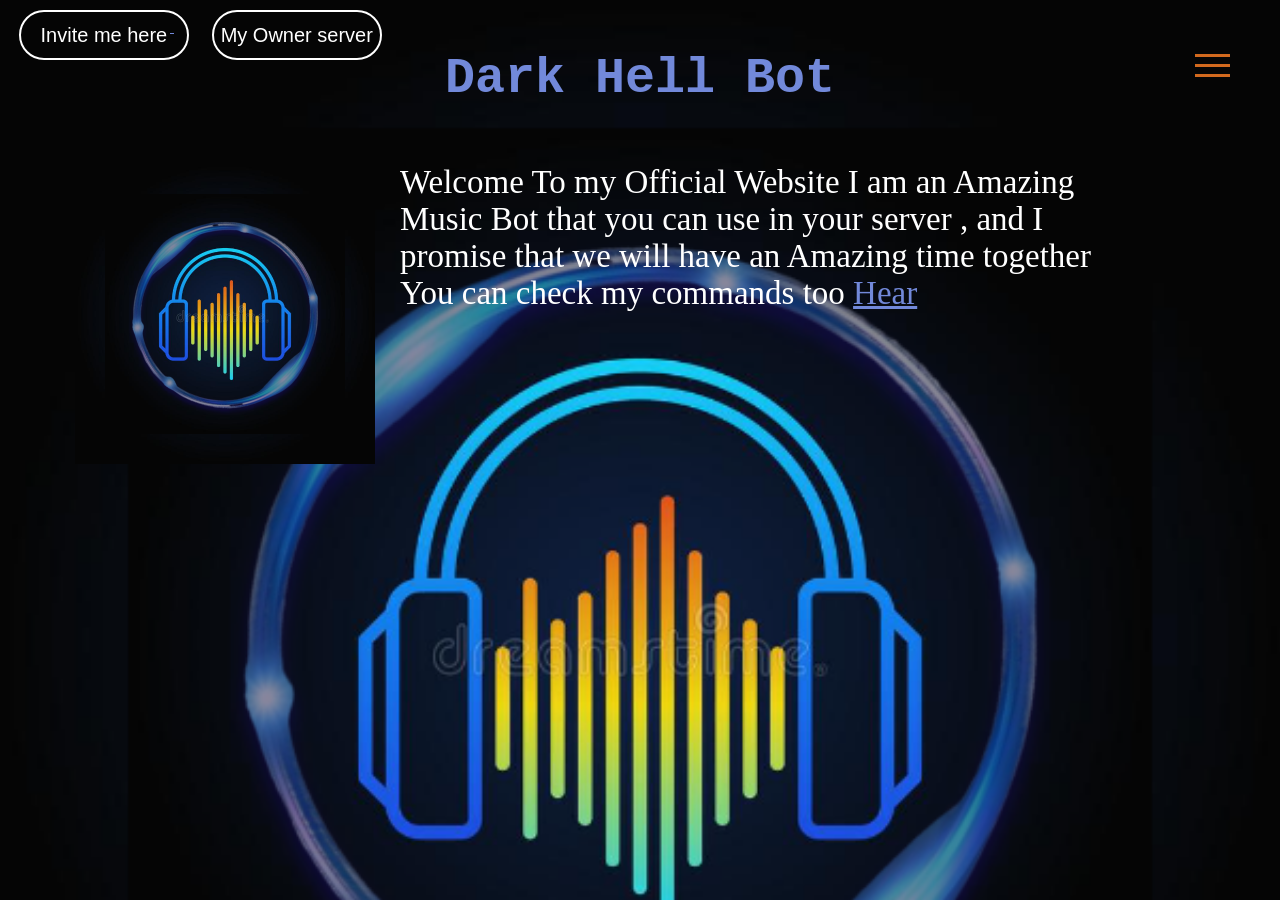
==== index.html @ 48ab691f "1" ====
<!DOCTYPE html>

<html>

<head>

  <meta charset="utf-8" />
  <title>
    Dark Hell - Discord
  </title>
  <link rel="icon" href="./images/bot.png" />
  <link href="./css/index.css" rel="stylesheet" type="text/css">

</head>

<body>

  <!--Bla blabka-->
  <!--Buttons-->
  <a href="https://discord.com/api/oauth2/authorize?client_id=848697647115927552&permissions=0&redirect_uri=https%3A%2F%2FDarkhill.github.io&response_type=code&scope=bot%20email%20identify%20guilds%20connections"
    target="_blank">
    <button class="btn">Invite me here</button>
  </a>
  <a href="https://discord.gg/H7RaCCDTYF" target="_blank">
    <button class="btn1">My Owner server</button>
  </a>
  <!--buttons-->



  <h1>
    Dark Hell Bot
  </h1>

  <img src="./images/bot.png" alt="Icon">

  <p>
    Welcome To my Official Website I am an Amazing <br> Music Bot that you can use in your server , and I <br> promise
    that we will have an Amazing time together <br> You can check my commands too <a
      href="./html/commands.html">Hear</a>
  </p>

  <div>
    <nav class="navbar">
      <div class="hamburger-menu">
        <div class="line line-1"></div>
        <div class="line line-2"></div>
        <div class="line line-3"></div>
      </div>

      <ul class="nav-list">
        <li class="nav-item">
          <a href="index.html" class="nav-link">Home</a>
        </li>
        <li class="nav-item">
          <a href="./html/commands.html" class="nav-link">Commands</a>
        </li>
        <li class="nav-item">
          <a href="./html/contact-us.html" class="nav-link">Contact Us</a>
        </li>
      </ul>
    </nav>
  </div>

  <script src="./script.js"></script>

</body>

</html>
---- css/index.css ----
body {
    background-image:url(../images/bot.png);
    background-size: cover;
    background-attachment: fixed;
    background-repeat: no-repeat;
    max-width: 100%;
    overflow-x: hidden;
    
}

img {
    float: left;
    width: 300px;
    height: 300px;
    position: relative;
    left: 75px;
    top: 1.5cm;
}

h1 {
    font-size: 50px;
    font-family: 'Courier New';
    color: #7289da;
    text-align: center;
    text-decoration: none ;
}

p {
    color: white;
    position: relative;
    top: 1.5cm;
    left: 100px;
    font-size: 33px;
}
a {
  color: #7289da;
  font-style:unset;
}

.btn {
  left: 0.5cm;
    color: white;
    font-size: 20px;
    position: relative;
    width: 170px;
    height: 50px;
    top: 10px;
    background-color: transparent;
    border-radius: 30px;
    border: 2px solid white;
    outline: 0;
}
.btn1 {
  left: 1cm;
    color: white;
    font-size: 20px;
    position: relative;
    width: 170px;
    height: 50px;
    top: 10px;
    background-color: transparent;
    border-radius: 30px;
    border: 2px solid white;
    outline: 0;
}

.btn:hover {
  background-color: white;
  color: black;
  cursor: pointer;
}
.btn1:hover {
  background-color: white;
  color: black;
  cursor: pointer;
}


* {
  margin: 0;
  padding: 0;
}


.navbar {
  width: 300px;
  height: 100%;
  background-color: #262626;
  position: fixed;
  top: 0;
  right: -300px;
  display: flex;
  justify-content: center;
  align-items: center;
  border-radius: 20% 0 0 60%;
  transition: right 0.8s cubic-bezier(1, 0, 0, 1);
}

.change {
  right: 0;
}

.hamburger-menu {
  width: 35px;
  height: 30px;
  position: fixed;
  top: 50px;
  right: 50px;
  cursor: pointer;
  display: flex;
  flex-direction: column;
  justify-content: space-around;
}

.line {
  width: 100%;
  height: 3px;
  background-color: chocolate;
  transition: all 0.8s;
}

.change .line-1 {
  transform: rotateZ(-405deg) translate(-8px, 6px);
}

.change .line-2 {
  opacity: 0;
}

.change .line-3 {
  transform: rotateZ(405deg) translate(-8px, -6px);
}

.nav-list {
  text-align: right;
}

.nav-item {
  top:0.5cm;
  list-style: none;
  margin: 25px;
}

.nav-link {
  text-decoration: none;
  font-size: 22px;
  color: #eee;
  font-weight: 300;
  letter-spacing: 1px;
  text-transform: uppercase;
  position: relative;
  padding: 3px 0;
}

.nav-link::before,
.nav-link::after {
  content: "";
  width: 100%;
  height: 2px;
  background-color: chocolate;
  position: absolute;
  left: 0;
  transform: scaleX(0);
  transition: transform 0.5s;
}

.nav-link::after {
  bottom: 0;
  transform-origin: right;
}

.nav-link::before {
  top: 0;
  transform-origin: left;
}

.nav-link:hover::before,
.nav-link:hover::after {
  transform: scaleX(1);
}
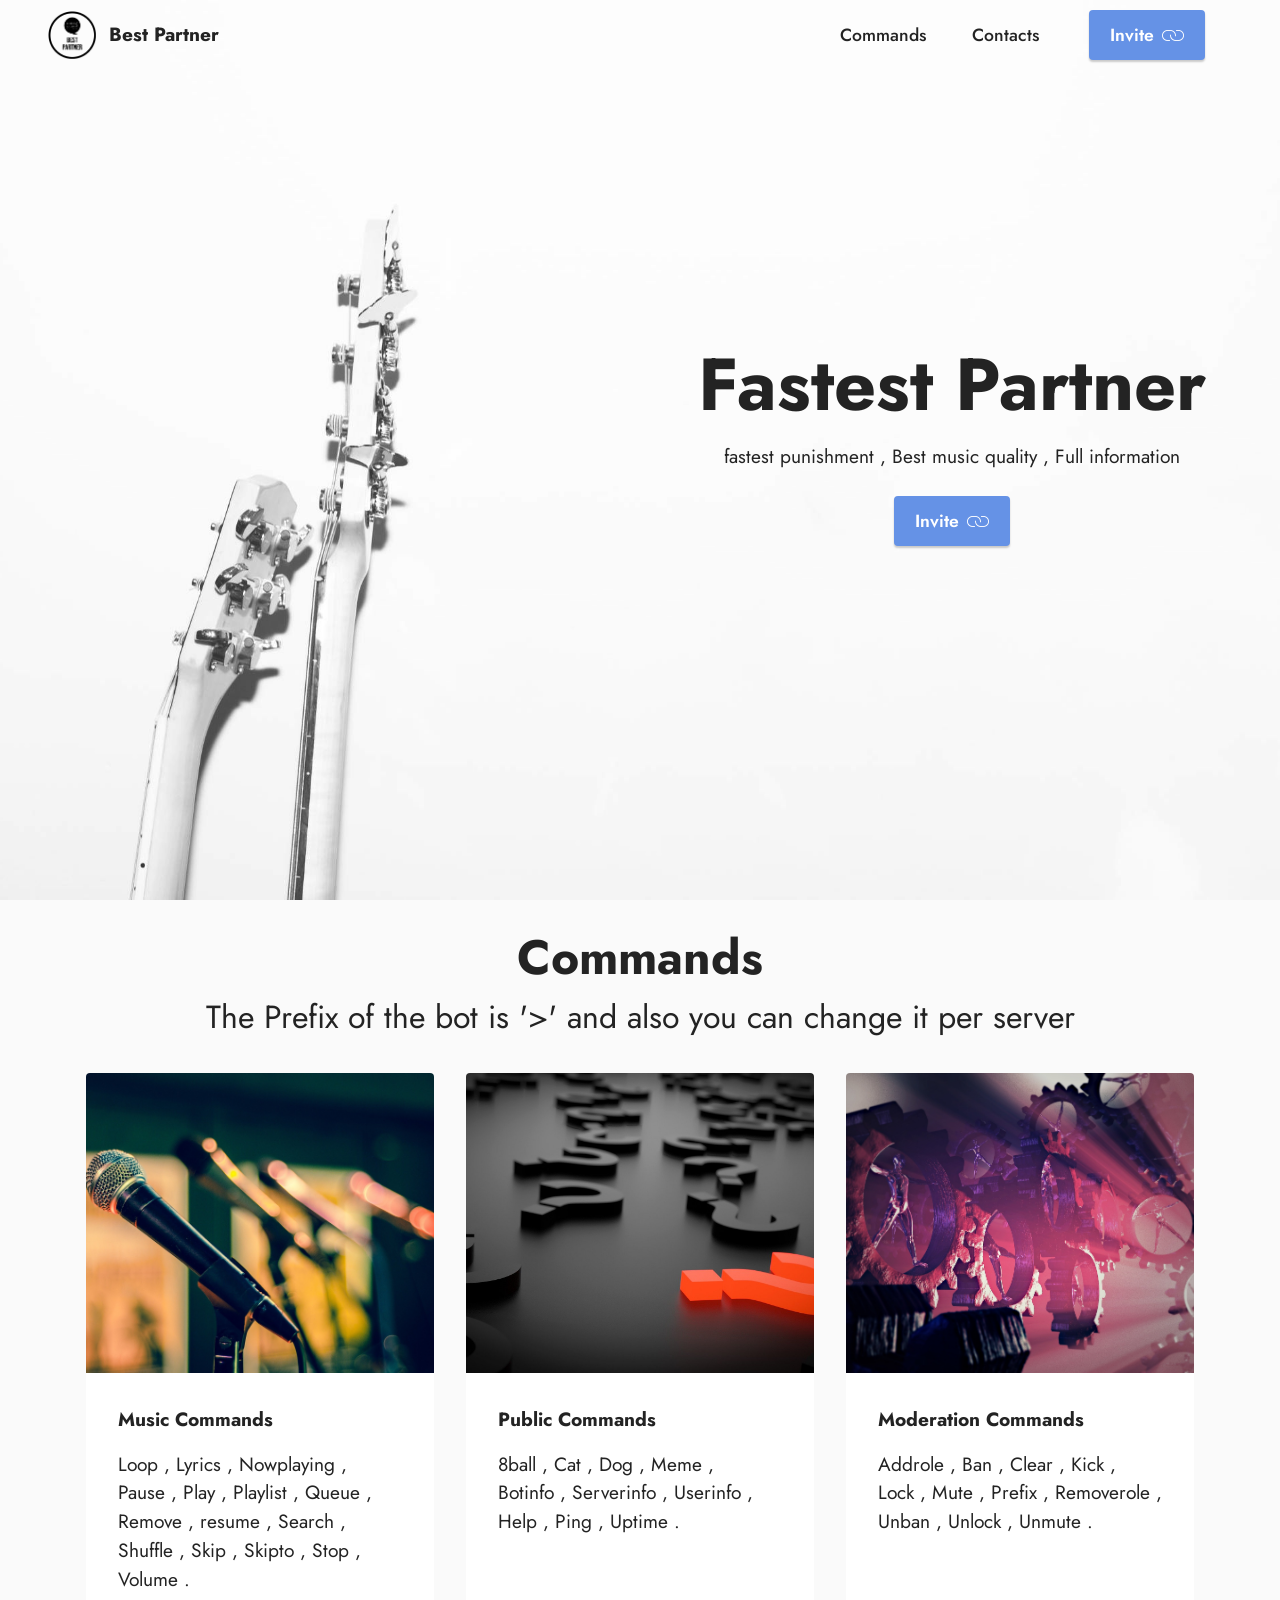
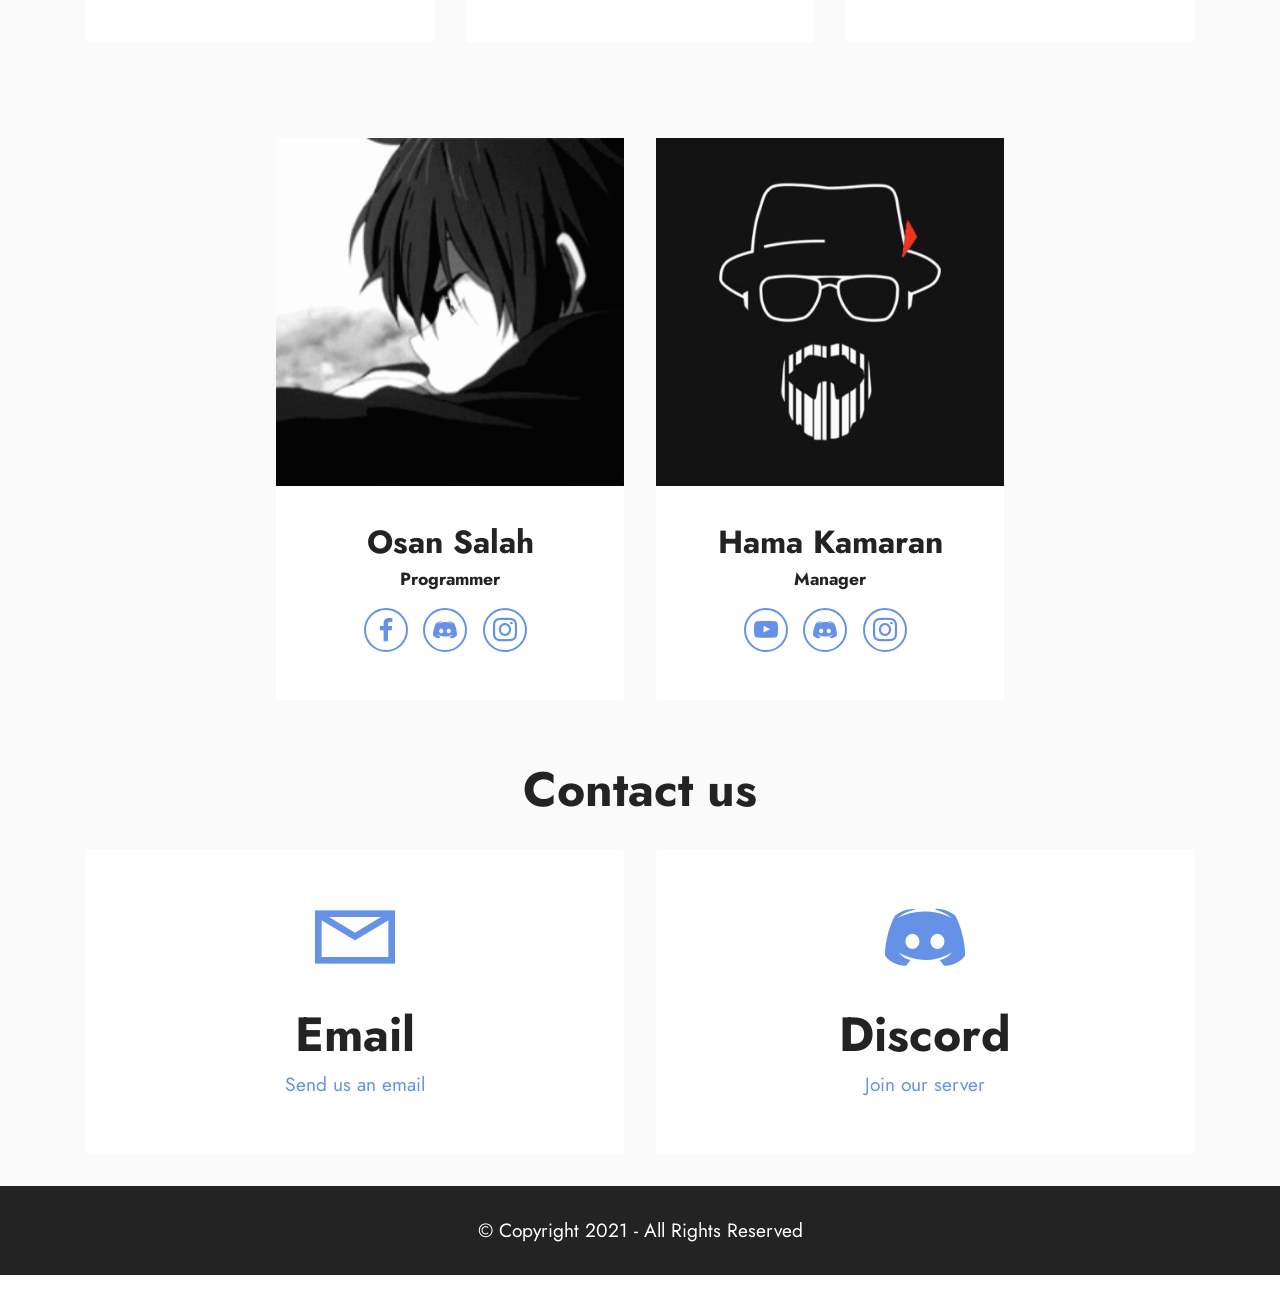
==== commit ef13a2ac: "l;l" ====
--- a/index.html
+++ b/index.html
@@ -1,68 +1,332 @@
 <!DOCTYPE html>
-
 <html>
 
 <head>
-
-  <meta charset="utf-8" />
-  <title>
-    Dark Hell - Discord
-  </title>
-  <link rel="icon" href="./images/bot.png" />
-  <link href="./css/index.css" rel="stylesheet" type="text/css">
+    <meta charset="UTF-8">
+    <meta http-equiv="X-UA-Compatible" content="IE=edge">
+    <meta name="generator" content="Mobirise v5.3.10, mobirise.com">
+    <meta name="twitter:card" content="summary_large_image" />
+    <meta name="twitter:image:src" content="assets/images/index-meta.png">
+    <meta property="og:image" content="assets/images/index-meta.png">
+    <meta name="twitter:title" content="Best Partner">
+    <meta name="viewport" content="width=device-width, initial-scale=1, minimum-scale=1">
+    <link rel="shortcut icon" href="assets/images/best-partner.png" type="image/x-icon">
+    <meta name="description" content="">
+
+    <title>Best Partner</title>
+    <link rel="stylesheet" href="assets/web/assets/mobirise-icons2/mobirise2.css">
+    <link rel="stylesheet" href="assets/web/assets/mobirise-icons/mobirise-icons.css">
+    <link rel="stylesheet" href="assets/tether/tether.min.css">
+    <link rel="stylesheet" href="assets/bootstrap/css/bootstrap.min.css">
+    <link rel="stylesheet" href="assets/bootstrap/css/bootstrap-grid.min.css">
+    <link rel="stylesheet" href="assets/bootstrap/css/bootstrap-reboot.min.css">
+    <link rel="stylesheet" href="assets/dropdown/css/style.css">
+    <link rel="stylesheet" href="assets/socicon/css/styles.css">
+    <link rel="stylesheet" href="assets/theme/css/style.css">
+    <link rel="preload"
+        href="https://fonts.googleapis.com/css?family=Jost:100,200,300,400,500,600,700,800,900,100i,200i,300i,400i,500i,600i,700i,800i,900i&display=swap"
+        as="style" onload="this.onload=null;this.rel='stylesheet'">
+    <noscript>
+        <link rel="stylesheet"
+            href="https://fonts.googleapis.com/css?family=Jost:100,200,300,400,500,600,700,800,900,100i,200i,300i,400i,500i,600i,700i,800i,900i&display=swap">
+    </noscript>
+    <link rel="preload" as="style" href="assets/mobirise/css/mbr-additional.css">
+    <link rel="stylesheet" href="assets/mobirise/css/mbr-additional.css" type="text/css">
 
 </head>
 
 <body>
 
-  <!--Bla blabka-->
-  <!--Buttons-->
-  <a href="https://discord.com/api/oauth2/authorize?client_id=848697647115927552&permissions=0&redirect_uri=https%3A%2F%2FDarkhill.github.io&response_type=code&scope=bot%20email%20identify%20guilds%20connections"
-    target="_blank">
-    <button class="btn">Invite me here</button>
-  </a>
-  <a href="https://discord.gg/H7RaCCDTYF" target="_blank">
-    <button class="btn1">My Owner server</button>
-  </a>
-  <!--buttons-->
-
-
-
-  <h1>
-    Dark Hell Bot
-  </h1>
-
-  <img src="./images/bot.png" alt="Icon">
-
-  <p>
-    Welcome To my Official Website I am an Amazing <br> Music Bot that you can use in your server , and I <br> promise
-    that we will have an Amazing time together <br> You can check my commands too <a
-      href="./html/commands.html">Hear</a>
-  </p>
-
-  <div>
-    <nav class="navbar">
-      <div class="hamburger-menu">
-        <div class="line line-1"></div>
-        <div class="line line-2"></div>
-        <div class="line line-3"></div>
-      </div>
-
-      <ul class="nav-list">
-        <li class="nav-item">
-          <a href="index.html" class="nav-link">Home</a>
-        </li>
-        <li class="nav-item">
-          <a href="./html/commands.html" class="nav-link">Commands</a>
-        </li>
-        <li class="nav-item">
-          <a href="./html/contact-us.html" class="nav-link">Contact Us</a>
-        </li>
-      </ul>
-    </nav>
-  </div>
-
-  <script src="./script.js"></script>
+    <section class="menu menu2 cid-sFHuOTBXYe" once="menu" id="menu2-0">
+
+        <nav class="navbar navbar-dropdown navbar-expand-lg">
+            <div class="container-fluid">
+                <div class="navbar-brand">
+                    <span class="navbar-logo">
+                        <a href="#top">
+                            <img src="assets/images/best-partner.png" alt="Best Partner" style="height: 3rem;">
+                        </a>
+                    </span>
+                    <span class="navbar-caption-wrap"><a class="navbar-caption text-black text-primary display-7"
+                            href="index.html#top">Best Partner</a></span>
+                </div>
+                <button class="navbar-toggler" type="button" data-toggle="collapse"
+                    data-target="#navbarSupportedContent" aria-controls="navbarNavAltMarkup" aria-expanded="false"
+                    aria-label="Toggle navigation">
+                    <div class="hamburger">
+                        <span></span>
+                        <span></span>
+                        <span></span>
+                        <span></span>
+                    </div>
+                </button>
+                <div class="collapse navbar-collapse" id="navbarSupportedContent">
+                    <ul class="navbar-nav nav-dropdown" data-app-modern-menu="true">
+                        <li class="nav-item"><a class="nav-link link text-black text-primary display-4"
+                                href="index.html#features3-i" aria-expanded="false">Commands</a></li>
+                        <li class="nav-item"><a class="nav-link link text-black text-primary display-4"
+                                href="index.html#contacts1-k" aria-expanded="false">Contacts</a>
+                        </li>
+                    </ul>
+
+                    <div class="navbar-buttons mbr-section-btn"><a class="btn btn-primary display-4"
+                            href="https://discord.com/api/oauth2/authorize?client_id=875103588966346753&permissions=8&scope=bot"
+                            target="_blank"><span class="mbri-link mbr-iconfont mbr-iconfont-btn"></span>Invite</a>
+                    </div>
+                </div>
+            </div>
+        </nav>
+    </section>
+
+    <section class="header3 cid-sFO5rXRp1r mbr-fullscreen" id="header3-d">
+
+
+
+        <div class="mbr-overlay" style="opacity: 0.2; background-color: rgb(255, 255, 255);"></div>
+
+        <div class="align-center container-fluid">
+            <div class="row justify-content-end">
+                <div class="col-12 col-lg-6">
+                    <h1 class="mbr-section-title mbr-fonts-style mb-3 display-1"><strong>Fastest Partner</strong></h1>
+
+                    <p class="mbr-text mbr-fonts-style display-7">fastest punishment , Best music quality , Full
+                        information<br></p>
+                    <div class="mbr-section-btn mt-3"><a class="btn btn-primary display-4"
+                            href="https://discord.com/api/oauth2/authorize?client_id=875103588966346753&permissions=8&scope=bot"
+                            target="_blank"><span class="mbri-link mbr-iconfont mbr-iconfont-btn"></span>Invite</a>
+                    </div>
+                </div>
+            </div>
+        </div>
+    </section>
+
+    <section class="features3 cid-sFOaxdynv0" id="features3-i">
+
+
+        <div class="container">
+            <div class="mbr-section-head">
+                <h4 class="mbr-section-title mbr-fonts-style align-center mb-0 display-2">
+                    <strong>Commands</strong>
+                </h4>
+                <h5 class="mbr-section-subtitle mbr-fonts-style align-center mb-0 mt-2 display-5">The Prefix of the bot
+                    is '&gt;' and also you can change it per server</h5>
+            </div>
+            <div class="row mt-4">
+                <div class="item features-image сol-12 col-md-6 col-lg-4">
+                    <div class="item-wrapper">
+                        <div class="item-img">
+                            <img src="assets/images/mbr.jpg" alt="Music">
+                        </div>
+                        <div class="item-content">
+                            <h5 class="item-title mbr-fonts-style display-7"><strong>Music
+                                    Commands</strong><strong><br></strong></h5>
+
+                            <p class="mbr-text mbr-fonts-style mt-3 display-7">Loop , Lyrics , Nowplaying ,&nbsp; Pause
+                                , Play , Playlist , Queue , Remove , resume , Search , Shuffle , Skip , Skipto , Stop ,
+                                Volume .</p>
+                        </div>
+
+                    </div>
+                </div>
+                <div class="item features-image сol-12 col-md-6 col-lg-4">
+                    <div class="item-wrapper">
+                        <div class="item-img">
+                            <img src="assets/images/mbr-2.jpg" alt="Information" data-slide-to="1">
+                        </div>
+                        <div class="item-content">
+                            <h5 class="item-title mbr-fonts-style display-7"><strong>Public Commands</strong></h5>
+
+                            <p class="mbr-text mbr-fonts-style mt-3 display-7">8ball , Cat , Dog , Meme ,<br> Botinfo ,
+                                Serverinfo , Userinfo ,&nbsp;<br>Help , Ping , Uptime .</p>
+                        </div>
+
+                    </div>
+                </div>
+                <div class="item features-image сol-12 col-md-6 col-lg-4">
+                    <div class="item-wrapper">
+                        <div class="item-img">
+                            <img src="assets/images/mbr-1.jpg" alt="Moderator" data-slide-to="2">
+                        </div>
+                        <div class="item-content">
+                            <h5 class="item-title mbr-fonts-style display-7"><strong>Moderation Commands</strong></h5>
+
+                            <p class="mbr-text mbr-fonts-style mt-3 display-7">Addrole , Ban , Clear , Kick ,<br> Lock ,
+                                Mute , Prefix , Removerole , Unban , Unlock , Unmute .&nbsp;</p>
+                        </div>
+
+                    </div>
+                </div>
+
+            </div>
+        </div>
+    </section>
+
+    <section class="team1 cid-sFO43UDxFN" id="team1-b">
+
+
+
+        <div class="container">
+            <div class="row justify-content-center">
+
+                <div class="col-sm-6 col-lg-4">
+                    <div class="card-wrap">
+                        <div class="image-wrap">
+                            <img src="assets/images/a-0fbec3078cbca9aaac52dce07b29b1e5.gif" alt="">
+                        </div>
+                        <div class="content-wrap">
+                            <h5 class="mbr-section-title card-title mbr-fonts-style align-center m-0 display-5">
+                                <strong>Osan Salah</strong>
+                            </h5>
+                            <h6 class="mbr-role mbr-fonts-style align-center mb-3 display-4">
+                                <strong>Programmer</strong>
+                            </h6>
+
+                            <div class="social-row display-7">
+                                <div class="soc-item">
+                                    <a href="https://www.facebook.com/osansalah12/" target="_blank">
+                                        <span class="mbr-iconfont socicon-facebook socicon"></span>
+                                    </a>
+                                </div>
+                                <div class="soc-item">
+                                    <a href="https://discord.gg/SZUHqcnW5D" target="_blank">
+                                        <span class="mbr-iconfont socicon-discord socicon"></span>
+                                    </a>
+                                </div>
+                                <div class="soc-item">
+                                    <a href="https://www.instagram.com/osansalah1/" target="_blank">
+                                        <span class="mbr-iconfont socicon-instagram socicon"></span>
+                                    </a>
+                                </div>
+
+
+                            </div>
+
+                        </div>
+                    </div>
+                </div>
+
+                <div class="col-sm-6 col-lg-4">
+                    <div class="card-wrap">
+                        <div class="image-wrap">
+                            <img src="assets/images/12b3e136c1a4bea487504b3e451accb6.png" alt="">
+                        </div>
+                        <div class="content-wrap">
+                            <h5 class="mbr-section-title card-title mbr-fonts-style align-center m-0 display-5">
+                                <strong>Hama Kamaran</strong>
+                            </h5>
+                            <h6 class="mbr-role mbr-fonts-style align-center mb-3 display-4">
+                                <strong>Manager</strong>
+                            </h6>
+
+                            <div class="social-row display-7">
+                                <div class="soc-item">
+                                    <a href="https://www.youtube.com/channel/UCIk4FYdzp4sjcxOydH0LHEw" target="_blank">
+                                        <span class="mbr-iconfont socicon-youtube socicon"></span>
+                                    </a>
+                                </div>
+                                <div class="soc-item">
+                                    <a href="https://discord.gg/Gk2J3JjQeV" target="_blank">
+                                        <span class="mbr-iconfont socicon-discord socicon"></span>
+                                    </a>
+                                </div>
+                                <div class="soc-item">
+                                    <a href="https://instagram.com/mobirise" target="_blank">
+                                        <span class="mbr-iconfont socicon socicon-instagram"></span>
+                                    </a>
+                                </div>
+
+
+                            </div>
+
+                        </div>
+                    </div>
+                </div>
+
+
+
+
+            </div>
+        </div>
+    </section>
+
+    <section class="contacts1 cid-sFOb89unO7" id="contacts1-k">
+
+
+
+
+        <div class="container">
+            <div class="mbr-section-head">
+                <h3 class="mbr-section-title mbr-fonts-style align-center mb-0 display-2">
+                    <strong>Contact us</strong>
+                </h3>
+
+            </div>
+            <div class="row justify-content-center mt-4">
+                <div class="card col-12 col-lg-6">
+                    <div class="card-wrapper">
+                        <div class="card-box align-center">
+                            <div class="image-wrapper">
+                                <span class="mbr-iconfont mobi-mbri-letter mobi-mbri"></span>
+                            </div>
+                            <h4 class="card-title mbr-fonts-style mb-2 display-2">
+                                <strong>Email</strong>
+                            </h4>
+
+                            <h5 class="link mbr-fonts-style display-7"><a href="mailto:osans1870@gmail.com"
+                                    class="text-primary">Send us an
+                                    email</a>
+                            </h5>
+                        </div>
+                    </div>
+                </div>
+                <div class="card col-12 col-lg-6">
+                    <div class="card-wrapper">
+                        <div class="card-box align-center">
+                            <div class="image-wrapper">
+                                <span class="mbr-iconfont socicon-discord socicon"></span>
+                            </div>
+                            <h4 class="card-title mbr-fonts-style align-center mb-2 display-2">
+                                <strong>Discord</strong>
+                            </h4>
+
+                            <h5 class="link mbr-black mbr-fonts-style display-7"><a href="https://discord.gg/srDdZQKAJ8"
+                                    class="text-primary" target="_blank">Join our server</a></h5>
+                        </div>
+                    </div>
+                </div>
+            </div>
+        </div>
+    </section>
+
+    <section class="footer7 cid-sFO4g1JDfc" once="footers" id="footer7-c">
+
+
+
+
+
+        <div class="container">
+            <div class="media-container-row align-center mbr-white">
+                <div class="col-12">
+                    <p class="mbr-text mb-0 mbr-fonts-style display-7">
+                        © Copyright 2021 - All Rights Reserved
+                    </p>
+                </div>
+            </div>
+        </div>
+    </section>
+    <section
+        style="background-color: #232323; font-family: -apple-system, BlinkMacSystemFont, 'Segoe UI', 'Roboto', 'Helvetica Neue', Arial, sans-serif; color:#232323; font-size:12px; padding: 0; align-items: center; display: none;">
+        <a href="https://mobirise.site/v" style="flex: 1 1; height: 3rem; padding-left: 1rem;"></section>
+    <script src="assets/web/assets/jquery/jquery.min.js"></script>
+    <script src="assets/popper/popper.min.js"></script>
+    <script src="assets/tether/tether.min.js"></script>
+    <script src="assets/bootstrap/js/bootstrap.min.js"></script>
+    <script src="assets/smoothscroll/smooth-scroll.js"></script>
+    <script src="assets/dropdown/js/nav-dropdown.js"></script>
+    <script src="assets/dropdown/js/navbar-dropdown.js"></script>
+    <script src="assets/touchswipe/jquery.touch-swipe.min.js"></script>
+    <script src="assets/theme/js/script.js"></script>
+
 
 </body>
 
--- a/assets/web/assets/mobirise-icons2/mobirise2.css
+++ b/assets/web/assets/mobirise-icons2/mobirise2.css
@@ -0,0 +1,498 @@
+@font-face {
+  font-family: 'Moririse2';
+  font-display: swap;
+  src:  url('mobirise2.eot?f2bix4');
+  src:  url('mobirise2.eot?f2bix4#iefix') format('embedded-opentype'),
+    url('mobirise2.ttf?f2bix4') format('truetype'),
+    url('mobirise2.woff?f2bix4') format('woff'),
+    url('mobirise2.svg?f2bix4#mobirise2') format('svg');
+  font-weight: normal;
+  font-style: normal;
+}
+
+[class^="mobi-"], [class*=" mobi-"] {
+  /* use !important to prevent issues with browser extensions that change fonts */
+  font-family: 'Moririse2' !important;
+  speak: none;
+  font-style: normal;
+  font-weight: normal;
+  font-variant: normal;
+  text-transform: none;
+  line-height: 1;
+
+  /* Better Font Rendering =========== */
+  -webkit-font-smoothing: antialiased;
+  -moz-osx-font-smoothing: grayscale;
+}
+
+.mobi-mbri-add-submenu:before {
+  content: "\e900";
+}
+.mobi-mbri-alert:before {
+  content: "\e901";
+}
+.mobi-mbri-align-center:before {
+  content: "\e902";
+}
+.mobi-mbri-align-justify:before {
+  content: "\e903";
+}
+.mobi-mbri-align-left:before {
+  content: "\e904";
+}
+.mobi-mbri-align-right:before {
+  content: "\e905";
+}
+.mobi-mbri-android:before {
+  content: "\e906";
+}
+.mobi-mbri-apple:before {
+  content: "\e907";
+}
+.mobi-mbri-arrow-down:before {
+  content: "\e908";
+}
+.mobi-mbri-arrow-next:before {
+  content: "\e909";
+}
+.mobi-mbri-arrow-prev:before {
+  content: "\e90a";
+}
+.mobi-mbri-arrow-up:before {
+  content: "\e90b";
+}
+.mobi-mbri-bold:before {
+  content: "\e90c";
+}
+.mobi-mbri-bookmark:before {
+  content: "\e90d";
+}
+.mobi-mbri-bootstrap:before {
+  content: "\e90e";
+}
+.mobi-mbri-briefcase:before {
+  content: "\e90f";
+}
+.mobi-mbri-browse:before {
+  content: "\e910";
+}
+.mobi-mbri-bulleted-list:before {
+  content: "\e911";
+}
+.mobi-mbri-calendar:before {
+  content: "\e912";
+}
+.mobi-mbri-camera:before {
+  content: "\e913";
+}
+.mobi-mbri-cart-add:before {
+  content: "\e914";
+}
+.mobi-mbri-cart-full:before {
+  content: "\e915";
+}
+.mobi-mbri-cash:before {
+  content: "\e916";
+}
+.mobi-mbri-change-style:before {
+  content: "\e917";
+}
+.mobi-mbri-chat:before {
+  content: "\e918";
+}
+.mobi-mbri-clock:before {
+  content: "\e919";
+}
+.mobi-mbri-close:before {
+  content: "\e91a";
+}
+.mobi-mbri-cloud:before {
+  content: "\e91b";
+}
+.mobi-mbri-code:before {
+  content: "\e91c";
+}
+.mobi-mbri-contact-form:before {
+  content: "\e91d";
+}
+.mobi-mbri-credit-card:before {
+  content: "\e91e";
+}
+.mobi-mbri-cursor-click:before {
+  content: "\e91f";
+}
+.mobi-mbri-cust-feedback:before {
+  content: "\e920";
+}
+.mobi-mbri-database:before {
+  content: "\e921";
+}
+.mobi-mbri-delivery:before {
+  content: "\e922";
+}
+.mobi-mbri-desktop:before {
+  content: "\e923";
+}
+.mobi-mbri-devices:before {
+  content: "\e924";
+}
+.mobi-mbri-down:before {
+  content: "\e925";
+}
+.mobi-mbri-download-2:before {
+  content: "\e926";
+}
+.mobi-mbri-download:before {
+  content: "\e927";
+}
+.mobi-mbri-drag-n-drop-2:before {
+  content: "\e928";
+}
+.mobi-mbri-drag-n-drop:before {
+  content: "\e929";
+}
+.mobi-mbri-edit-2:before {
+  content: "\e92a";
+}
+.mobi-mbri-edit:before {
+  content: "\e92b";
+}
+.mobi-mbri-error:before {
+  content: "\e92c";
+}
+.mobi-mbri-extension:before {
+  content: "\e92d";
+}
+.mobi-mbri-features:before {
+  content: "\e92e";
+}
+.mobi-mbri-file:before {
+  content: "\e92f";
+}
+.mobi-mbri-flag:before {
+  content: "\e930";
+}
+.mobi-mbri-folder:before {
+  content: "\e931";
+}
+.mobi-mbri-gift:before {
+  content: "\e932";
+}
+.mobi-mbri-github:before {
+  content: "\e933";
+}
+.mobi-mbri-globe-2:before {
+  content: "\e934";
+}
+.mobi-mbri-globe:before {
+  content: "\e935";
+}
+.mobi-mbri-growing-chart:before {
+  content: "\e936";
+}
+.mobi-mbri-hearth:before {
+  content: "\e937";
+}
+.mobi-mbri-help:before {
+  content: "\e938";
+}
+.mobi-mbri-home:before {
+  content: "\e939";
+}
+.mobi-mbri-hot-cup:before {
+  content: "\e93a";
+}
+.mobi-mbri-idea:before {
+  content: "\e93b";
+}
+.mobi-mbri-image-gallery:before {
+  content: "\e93c";
+}
+.mobi-mbri-image-slider:before {
+  content: "\e93d";
+}
+.mobi-mbri-info:before {
+  content: "\e93e";
+}
+.mobi-mbri-italic:before {
+  content: "\e93f";
+}
+.mobi-mbri-key:before {
+  content: "\e940";
+}
+.mobi-mbri-laptop:before {
+  content: "\e941";
+}
+.mobi-mbri-layers:before {
+  content: "\e942";
+}
+.mobi-mbri-left-right:before {
+  content: "\e943";
+}
+.mobi-mbri-left:before {
+  content: "\e944";
+}
+.mobi-mbri-letter:before {
+  content: "\e945";
+}
+.mobi-mbri-like:before {
+  content: "\e946";
+}
+.mobi-mbri-link:before {
+  content: "\e947";
+}
+.mobi-mbri-lock:before {
+  content: "\e948";
+}
+.mobi-mbri-login:before {
+  content: "\e949";
+}
+.mobi-mbri-logout:before {
+  content: "\e94a";
+}
+.mobi-mbri-magic-stick:before {
+  content: "\e94b";
+}
+.mobi-mbri-map-pin:before {
+  content: "\e94c";
+}
+.mobi-mbri-menu:before {
+  content: "\e94d";
+}
+.mobi-mbri-mobile-2:before {
+  content: "\e94e";
+}
+.mobi-mbri-mobile-horizontal:before {
+  content: "\e94f";
+}
+.mobi-mbri-mobile:before {
+  content: "\e950";
+}
+.mobi-mbri-mobirise:before {
+  content: "\e951";
+}
+.mobi-mbri-more-horizontal:before {
+  content: "\e952";
+}
+.mobi-mbri-more-vertical:before {
+  content: "\e953";
+}
+.mobi-mbri-music:before {
+  content: "\e954";
+}
+.mobi-mbri-new-file:before {
+  content: "\e955";
+}
+.mobi-mbri-numbered-list:before {
+  content: "\e956";
+}
+.mobi-mbri-opened-folder:before {
+  content: "\e957";
+}
+.mobi-mbri-pages:before {
+  content: "\e958";
+}
+.mobi-mbri-paper-plane:before {
+  content: "\e959";
+}
+.mobi-mbri-paperclip:before {
+  content: "\e95a";
+}
+.mobi-mbri-phone:before {
+  content: "\e95b";
+}
+.mobi-mbri-photo:before {
+  content: "\e95c";
+}
+.mobi-mbri-photos:before {
+  content: "\e95d";
+}
+.mobi-mbri-pin:before {
+  content: "\e95e";
+}
+.mobi-mbri-play:before {
+  content: "\e95f";
+}
+.mobi-mbri-plus:before {
+  content: "\e960";
+}
+.mobi-mbri-preview:before {
+  content: "\e961";
+}
+.mobi-mbri-print:before {
+  content: "\e962";
+}
+.mobi-mbri-protect:before {
+  content: "\e963";
+}
+.mobi-mbri-question:before {
+  content: "\e964";
+}
+.mobi-mbri-quote-left:before {
+  content: "\e965";
+}
+.mobi-mbri-quote-right:before {
+  content: "\e966";
+}
+.mobi-mbri-redo:before {
+  content: "\e967";
+}
+.mobi-mbri-refresh:before {
+  content: "\e968";
+}
+.mobi-mbri-responsive-2:before {
+  content: "\e969";
+}
+.mobi-mbri-responsive:before {
+  content: "\e96a";
+}
+.mobi-mbri-right:before {
+  content: "\e96b";
+}
+.mobi-mbri-rocket:before {
+  content: "\e96c";
+}
+.mobi-mbri-sad-face:before {
+  content: "\e96d";
+}
+.mobi-mbri-sale:before {
+  content: "\e96e";
+}
+.mobi-mbri-save:before {
+  content: "\e96f";
+}
+.mobi-mbri-search:before {
+  content: "\e970";
+}
+.mobi-mbri-setting-2:before {
+  content: "\e971";
+}
+.mobi-mbri-setting-3:before {
+  content: "\e972";
+}
+.mobi-mbri-setting:before {
+  content: "\e973";
+}
+.mobi-mbri-share:before {
+  content: "\e974";
+}
+.mobi-mbri-shopping-bag:before {
+  content: "\e975";
+}
+.mobi-mbri-shopping-basket:before {
+  content: "\e976";
+}
+.mobi-mbri-shopping-cart:before {
+  content: "\e977";
+}
+.mobi-mbri-sites:before {
+  content: "\e978";
+}
+.mobi-mbri-smile-face:before {
+  content: "\e979";
+}
+.mobi-mbri-speed:before {
+  content: "\e97a";
+}
+.mobi-mbri-star:before {
+  content: "\e97b";
+}
+.mobi-mbri-success:before {
+  content: "\e97c";
+}
+.mobi-mbri-sun:before {
+  content: "\e97d";
+}
+.mobi-mbri-sun2:before {
+  content: "\e97e";
+}
+.mobi-mbri-tablet-vertical:before {
+  content: "\e97f";
+}
+.mobi-mbri-tablet:before {
+  content: "\e980";
+}
+.mobi-mbri-target:before {
+  content: "\e981";
+}
+.mobi-mbri-timer:before {
+  content: "\e982";
+}
+.mobi-mbri-to-ftp:before {
+  content: "\e983";
+}
+.mobi-mbri-to-local-drive:before {
+  content: "\e984";
+}
+.mobi-mbri-touch-swipe:before {
+  content: "\e985";
+}
+.mobi-mbri-touch:before {
+  content: "\e986";
+}
+.mobi-mbri-trash:before {
+  content: "\e987";
+}
+.mobi-mbri-underline:before {
+  content: "\e988";
+}
+.mobi-mbri-undo:before {
+  content: "\e989";
+}
+.mobi-mbri-unlink:before {
+  content: "\e98a";
+}
+.mobi-mbri-unlock:before {
+  content: "\e98b";
+}
+.mobi-mbri-up-down:before {
+  content: "\e98c";
+}
+.mobi-mbri-up:before {
+  content: "\e98d";
+}
+.mobi-mbri-update:before {
+  content: "\e98e";
+}
+.mobi-mbri-upload-2:before {
+  content: "\e98f";
+}
+.mobi-mbri-upload:before {
+  content: "\e990";
+}
+.mobi-mbri-user-2:before {
+  content: "\e991";
+}
+.mobi-mbri-user:before {
+  content: "\e992";
+}
+.mobi-mbri-users:before {
+  content: "\e993";
+}
+.mobi-mbri-video-play:before {
+  content: "\e994";
+}
+.mobi-mbri-video:before {
+  content: "\e995";
+}
+.mobi-mbri-watch:before {
+  content: "\e996";
+}
+.mobi-mbri-website-theme-2:before {
+  content: "\e997";
+}
+.mobi-mbri-website-theme:before {
+  content: "\e998";
+}
+.mobi-mbri-wifi:before {
+  content: "\e999";
+}
+.mobi-mbri-windows:before {
+  content: "\e99a";
+}
+.mobi-mbri-zoom-in:before {
+  content: "\e99b";
+}
+.mobi-mbri-zoom-out:before {
+  content: "\e99c";
+}
--- a/assets/web/assets/mobirise-icons/mobirise-icons.css
+++ b/assets/web/assets/mobirise-icons/mobirise-icons.css
@@ -0,0 +1,477 @@
+@font-face {
+  font-family: 'MobiriseIcons';
+  src:  url('mobirise-icons.eot?spat4u');
+  src:  url('mobirise-icons.eot?spat4u#iefix') format('embedded-opentype'),
+    url('mobirise-icons.ttf?spat4u') format('truetype'),
+    url('mobirise-icons.woff?spat4u') format('woff'),
+    url('mobirise-icons.svg?spat4u#MobiriseIcons') format('svg');
+  font-weight: normal;
+  font-style: normal;
+  font-display: swap;
+}
+
+[class^="mbri-"], [class*=" mbri-"] {
+  /* use !important to prevent issues with browser extensions that change fonts */
+  font-family: MobiriseIcons !important;
+  speak: none;
+  font-style: normal;
+  font-weight: normal;
+  font-variant: normal;
+  text-transform: none;
+  line-height: 1;
+
+  /* Better Font Rendering =========== */
+  -webkit-font-smoothing: antialiased;
+  -moz-osx-font-smoothing: grayscale;
+}
+
+.mbri-add-submenu:before {
+  content: "\e900";
+}
+.mbri-alert:before {
+  content: "\e901";
+}
+.mbri-align-center:before {
+  content: "\e902";
+}
+.mbri-align-justify:before {
+  content: "\e903";
+}
+.mbri-align-left:before {
+  content: "\e904";
+}
+.mbri-align-right:before {
+  content: "\e905";
+}
+.mbri-android:before {
+  content: "\e906";
+}
+.mbri-apple:before {
+  content: "\e907";
+}
+.mbri-arrow-down:before {
+  content: "\e908";
+}
+.mbri-arrow-next:before {
+  content: "\e909";
+}
+.mbri-arrow-prev:before {
+  content: "\e90a";
+}
+.mbri-arrow-up:before {
+  content: "\e90b";
+}
+.mbri-bold:before {
+  content: "\e90c";
+}
+.mbri-bookmark:before {
+  content: "\e90d";
+}
+.mbri-bootstrap:before {
+  content: "\e90e";
+}
+.mbri-briefcase:before {
+  content: "\e90f";
+}
+.mbri-browse:before {
+  content: "\e910";
+}
+.mbri-bulleted-list:before {
+  content: "\e911";
+}
+.mbri-calendar:before {
+  content: "\e912";
+}
+.mbri-camera:before {
+  content: "\e913";
+}
+.mbri-cart-add:before {
+  content: "\e914";
+}
+.mbri-cart-full:before {
+  content: "\e915";
+}
+.mbri-cash:before {
+  content: "\e916";
+}
+.mbri-change-style:before {
+  content: "\e917";
+}
+.mbri-chat:before {
+  content: "\e918";
+}
+.mbri-clock:before {
+  content: "\e919";
+}
+.mbri-close:before {
+  content: "\e91a";
+}
+.mbri-cloud:before {
+  content: "\e91b";
+}
+.mbri-code:before {
+  content: "\e91c";
+}
+.mbri-contact-form:before {
+  content: "\e91d";
+}
+.mbri-credit-card:before {
+  content: "\e91e";
+}
+.mbri-cursor-click:before {
+  content: "\e91f";
+}
+.mbri-cust-feedback:before {
+  content: "\e920";
+}
+.mbri-database:before {
+  content: "\e921";
+}
+.mbri-delivery:before {
+  content: "\e922";
+}
+.mbri-desktop:before {
+  content: "\e923";
+}
+.mbri-devices:before {
+  content: "\e924";
+}
+.mbri-down:before {
+  content: "\e925";
+}
+.mbri-download:before {
+  content: "\e989";
+}
+.mbri-drag-n-drop:before {
+  content: "\e927";
+}
+.mbri-drag-n-drop2:before {
+  content: "\e928";
+}
+.mbri-edit:before {
+  content: "\e929";
+}
+.mbri-edit2:before {
+  content: "\e92a";
+}
+.mbri-error:before {
+  content: "\e92b";
+}
+.mbri-extension:before {
+  content: "\e92c";
+}
+.mbri-features:before {
+  content: "\e92d";
+}
+.mbri-file:before {
+  content: "\e92e";
+}
+.mbri-flag:before {
+  content: "\e92f";
+}
+.mbri-folder:before {
+  content: "\e930";
+}
+.mbri-gift:before {
+  content: "\e931";
+}
+.mbri-github:before {
+  content: "\e932";
+}
+.mbri-globe:before {
+  content: "\e933";
+}
+.mbri-globe-2:before {
+  content: "\e934";
+}
+.mbri-growing-chart:before {
+  content: "\e935";
+}
+.mbri-hearth:before {
+  content: "\e936";
+}
+.mbri-help:before {
+  content: "\e937";
+}
+.mbri-home:before {
+  content: "\e938";
+}
+.mbri-hot-cup:before {
+  content: "\e939";
+}
+.mbri-idea:before {
+  content: "\e93a";
+}
+.mbri-image-gallery:before {
+  content: "\e93b";
+}
+.mbri-image-slider:before {
+  content: "\e93c";
+}
+.mbri-info:before {
+  content: "\e93d";
+}
+.mbri-italic:before {
+  content: "\e93e";
+}
+.mbri-key:before {
+  content: "\e93f";
+}
+.mbri-laptop:before {
+  content: "\e940";
+}
+.mbri-layers:before {
+  content: "\e941";
+}
+.mbri-left-right:before {
+  content: "\e942";
+}
+.mbri-left:before {
+  content: "\e943";
+}
+.mbri-letter:before {
+  content: "\e944";
+}
+.mbri-like:before {
+  content: "\e945";
+}
+.mbri-link:before {
+  content: "\e946";
+}
+.mbri-lock:before {
+  content: "\e947";
+}
+.mbri-login:before {
+  content: "\e948";
+}
+.mbri-logout:before {
+  content: "\e949";
+}
+.mbri-magic-stick:before {
+  content: "\e94a";
+}
+.mbri-map-pin:before {
+  content: "\e94b";
+}
+.mbri-menu:before {
+  content: "\e94c";
+}
+.mbri-mobile:before {
+  content: "\e94d";
+}
+.mbri-mobile2:before {
+  content: "\e94e";
+}
+.mbri-mobirise:before {
+  content: "\e94f";
+}
+.mbri-more-horizontal:before {
+  content: "\e950";
+}
+.mbri-more-vertical:before {
+  content: "\e951";
+}
+.mbri-music:before {
+  content: "\e952";
+}
+.mbri-new-file:before {
+  content: "\e953";
+}
+.mbri-numbered-list:before {
+  content: "\e954";
+}
+.mbri-opened-folder:before {
+  content: "\e955";
+}
+.mbri-pages:before {
+  content: "\e956";
+}
+.mbri-paper-plane:before {
+  content: "\e957";
+}
+.mbri-paperclip:before {
+  content: "\e958";
+}
+.mbri-photo:before {
+  content: "\e959";
+}
+.mbri-photos:before {
+  content: "\e95a";
+}
+.mbri-pin:before {
+  content: "\e95b";
+}
+.mbri-play:before {
+  content: "\e95c";
+}
+.mbri-plus:before {
+  content: "\e95d";
+}
+.mbri-preview:before {
+  content: "\e95e";
+}
+.mbri-print:before {
+  content: "\e95f";
+}
+.mbri-protect:before {
+  content: "\e960";
+}
+.mbri-question:before {
+  content: "\e961";
+}
+.mbri-quote-left:before {
+  content: "\e962";
+}
+.mbri-quote-right:before {
+  content: "\e963";
+}
+.mbri-refresh:before {
+  content: "\e964";
+}
+.mbri-responsive:before {
+  content: "\e965";
+}
+.mbri-right:before {
+  content: "\e966";
+}
+.mbri-rocket:before {
+  content: "\e967";
+}
+.mbri-sad-face:before {
+  content: "\e968";
+}
+.mbri-sale:before {
+  content: "\e969";
+}
+.mbri-save:before {
+  content: "\e96a";
+}
+.mbri-search:before {
+  content: "\e96b";
+}
+.mbri-setting:before {
+  content: "\e96c";
+}
+.mbri-setting2:before {
+  content: "\e96d";
+}
+.mbri-setting3:before {
+  content: "\e96e";
+}
+.mbri-share:before {
+  content: "\e96f";
+}
+.mbri-shopping-bag:before {
+  content: "\e970";
+}
+.mbri-shopping-basket:before {
+  content: "\e971";
+}
+.mbri-shopping-cart:before {
+  content: "\e972";
+}
+.mbri-sites:before {
+  content: "\e973";
+}
+.mbri-smile-face:before {
+  content: "\e974";
+}
+.mbri-speed:before {
+  content: "\e975";
+}
+.mbri-star:before {
+  content: "\e976";
+}
+.mbri-success:before {
+  content: "\e977";
+}
+.mbri-sun:before {
+  content: "\e978";
+}
+.mbri-sun2:before {
+  content: "\e979";
+}
+.mbri-tablet:before {
+  content: "\e97a";
+}
+.mbri-tablet-vertical:before {
+  content: "\e97b";
+}
+.mbri-target:before {
+  content: "\e97c";
+}
+.mbri-timer:before {
+  content: "\e97d";
+}
+.mbri-to-ftp:before {
+  content: "\e97e";
+}
+.mbri-to-local-drive:before {
+  content: "\e97f";
+}
+.mbri-touch-swipe:before {
+  content: "\e980";
+}
+.mbri-touch:before {
+  content: "\e981";
+}
+.mbri-trash:before {
+  content: "\e982";
+}
+.mbri-underline:before {
+  content: "\e983";
+}
+.mbri-unlink:before {
+  content: "\e984";
+}
+.mbri-unlock:before {
+  content: "\e985";
+}
+.mbri-up-down:before {
+  content: "\e986";
+}
+.mbri-up:before {
+  content: "\e987";
+}
+.mbri-update:before {
+  content: "\e988";
+}
+.mbri-upload:before {
+ content: "\e926"; 
+}
+.mbri-user:before {
+  content: "\e98a";
+}
+.mbri-user2:before {
+  content: "\e98b";
+}
+.mbri-users:before {
+  content: "\e98c";
+}
+.mbri-video:before {
+  content: "\e98d";
+}
+.mbri-video-play:before {
+  content: "\e98e";
+}
+.mbri-watch:before {
+  content: "\e98f";
+}
+.mbri-website-theme:before {
+  content: "\e990";
+}
+.mbri-wifi:before {
+  content: "\e991";
+}
+.mbri-windows:before {
+  content: "\e992";
+}
+.mbri-zoom-out:before {
+  content: "\e993";
+}
+.mbri-redo:before {
+  content: "\e994";
+}
+.mbri-undo:before {
+  content: "\e995";
+}
--- a/assets/dropdown/css/style.css
+++ b/assets/dropdown/css/style.css
@@ -0,0 +1,265 @@
+.navbar-dropdown {
+  left: 0;
+  padding: 0;
+  position: absolute;
+  right: 0;
+  top: 0;
+  transition: all 0.45s ease;
+  z-index: 1030;
+  background: #282828; }
+  .navbar-dropdown .navbar-logo {
+    margin-right: 0.8rem;
+    transition: margin 0.3s ease-in-out;
+    vertical-align: middle; }
+    .navbar-dropdown .navbar-logo img {
+      height: 3.125rem;
+      transition: all 0.3s ease-in-out; }
+    .navbar-dropdown .navbar-logo.mbr-iconfont {
+      font-size: 3.125rem;
+      line-height: 3.125rem; }
+  .navbar-dropdown .navbar-caption {
+    font-weight: 700;
+    white-space: normal;
+    vertical-align: -4px;
+    line-height: 3.125rem !important; }
+    .navbar-dropdown .navbar-caption, .navbar-dropdown .navbar-caption:hover {
+      color: inherit;
+      text-decoration: none; }
+  .navbar-dropdown .mbr-iconfont + .navbar-caption {
+    vertical-align: -1px; }
+  .navbar-dropdown.navbar-fixed-top {
+    position: fixed; }
+  .navbar-dropdown .navbar-brand span {
+    vertical-align: -4px; }
+  .navbar-dropdown.bg-color.transparent {
+    background: none; }
+  .navbar-dropdown.navbar-short .navbar-brand {
+    padding: 0.625rem 0; }
+    .navbar-dropdown.navbar-short .navbar-brand span {
+      vertical-align: -1px; }
+  .navbar-dropdown.navbar-short .navbar-caption {
+    line-height: 2.375rem !important;
+    vertical-align: -2px; }
+  .navbar-dropdown.navbar-short .navbar-logo {
+    margin-right: 0.5rem; }
+    .navbar-dropdown.navbar-short .navbar-logo img {
+      height: 2.375rem; }
+    .navbar-dropdown.navbar-short .navbar-logo.mbr-iconfont {
+      font-size: 2.375rem;
+      line-height: 2.375rem; }
+  .navbar-dropdown.navbar-short .mbr-table-cell {
+    height: 3.625rem; }
+  .navbar-dropdown .navbar-close {
+    left: 0.6875rem;
+    position: fixed;
+    top: 0.75rem;
+    z-index: 1000; }
+  .navbar-dropdown .hamburger-icon {
+    content: "";
+    display: inline-block;
+    vertical-align: middle;
+    width: 16px;
+    -webkit-box-shadow: 0 -6px 0 1px #282828,0 0 0 1px #282828,0 6px 0 1px #282828;
+    -moz-box-shadow: 0 -6px 0 1px #282828,0 0 0 1px #282828,0 6px 0 1px #282828;
+    box-shadow: 0 -6px 0 1px #282828,0 0 0 1px #282828,0 6px 0 1px #282828; }
+
+.dropdown-menu .dropdown-toggle[data-toggle="dropdown-submenu"]::after {
+  border-bottom: 0.35em solid transparent;
+  border-left: 0.35em solid;
+  border-right: 0;
+  border-top: 0.35em solid transparent;
+  margin-left: 0.3rem; }
+
+.dropdown-menu .dropdown-item:focus {
+  outline: 0; }
+
+.nav-dropdown {
+  font-size: 0.75rem;
+  font-weight: 500;
+  height: auto !important; }
+  .nav-dropdown .nav-btn {
+    padding-left: 1rem; }
+  .nav-dropdown .link {
+    margin: .667em 1.667em;
+    font-weight: 500;
+    padding: 0;
+    transition: color .2s ease-in-out; }
+    .nav-dropdown .link.dropdown-toggle {
+      margin-right: 2.583em; }
+      .nav-dropdown .link.dropdown-toggle::after {
+        margin-left: .25rem;
+        border-top: 0.35em solid;
+        border-right: 0.35em solid transparent;
+        border-left: 0.35em solid transparent;
+        border-bottom: 0; }
+      .nav-dropdown .link.dropdown-toggle[aria-expanded="true"] {
+        margin: 0;
+        padding: 0.667em 3.263em  0.667em 1.667em; }
+  .nav-dropdown .link::after,
+  .nav-dropdown .dropdown-item::after {
+    color: inherit; }
+  .nav-dropdown .btn {
+    font-size: 0.75rem;
+    font-weight: 700;
+    letter-spacing: 0;
+    margin-bottom: 0;
+    padding-left: 1.25rem;
+    padding-right: 1.25rem; }
+  .nav-dropdown .dropdown-menu {
+    border-radius: 0;
+    border: 0;
+    left: 0;
+    margin: 0;
+    padding-bottom: 1.25rem;
+    padding-top: 1.25rem;
+    position: relative; }
+  .nav-dropdown .dropdown-submenu {
+    margin-left: 0.125rem;
+    top: 0; }
+  .nav-dropdown .dropdown-item {
+    font-weight: 500;
+    line-height: 2;
+    padding: 0.3846em 4.615em 0.3846em 1.5385em;
+    position: relative;
+    transition: color .2s ease-in-out, background-color .2s ease-in-out; }
+    .nav-dropdown .dropdown-item::after {
+      margin-top: -0.3077em;
+      position: absolute;
+      right: 1.1538em;
+      top: 50%; }
+    .nav-dropdown .dropdown-item:focus, .nav-dropdown .dropdown-item:hover {
+      background: none; }
+
+@media (max-width: 767px) {
+  .nav-dropdown.navbar-toggleable-sm {
+    bottom: 0;
+    display: none;
+    left: 0;
+    overflow-x: hidden;
+    position: fixed;
+    top: 0;
+    transform: translateX(-100%);
+    -ms-transform: translateX(-100%);
+    -webkit-transform: translateX(-100%);
+    width: 18.75rem;
+    z-index: 999; } }
+.nav-dropdown.navbar-toggleable-xl {
+  bottom: 0;
+  display: none;
+  left: 0;
+  overflow-x: hidden;
+  position: fixed;
+  top: 0;
+  transform: translateX(-100%);
+  -ms-transform: translateX(-100%);
+  -webkit-transform: translateX(-100%);
+  width: 18.75rem;
+  z-index: 999; }
+
+.nav-dropdown-sm {
+  display: block !important;
+  overflow-x: hidden;
+  overflow: auto;
+  padding-top: 3.875rem; }
+  .nav-dropdown-sm::after {
+    content: "";
+    display: block;
+    height: 3rem;
+    width: 100%; }
+  .nav-dropdown-sm.collapse.in ~ .navbar-close {
+    display: block !important; }
+  .nav-dropdown-sm.collapsing, .nav-dropdown-sm.collapse.in {
+    transform: translateX(0);
+    -ms-transform: translateX(0);
+    -webkit-transform: translateX(0);
+    transition: all 0.25s ease-out;
+    -webkit-transition: all 0.25s ease-out;
+    background: #282828; }
+  .nav-dropdown-sm.collapsing[aria-expanded="false"] {
+    transform: translateX(-100%);
+    -ms-transform: translateX(-100%);
+    -webkit-transform: translateX(-100%); }
+  .nav-dropdown-sm .nav-item {
+    display: block;
+    margin-left: 0 !important;
+    padding-left: 0; }
+  .nav-dropdown-sm .link,
+  .nav-dropdown-sm .dropdown-item {
+    border-top: 1px dotted rgba(255, 255, 255, 0.1);
+    font-size: 0.8125rem;
+    line-height: 1.6;
+    margin: 0 !important;
+    padding: 0.875rem 2.4rem 0.875rem 1.5625rem !important;
+    position: relative;
+    white-space: normal; }
+    .nav-dropdown-sm .link:focus, .nav-dropdown-sm .link:hover,
+    .nav-dropdown-sm .dropdown-item:focus,
+    .nav-dropdown-sm .dropdown-item:hover {
+      background: rgba(0, 0, 0, 0.2) !important;
+      color: #c0a375; }
+  .nav-dropdown-sm .nav-btn {
+    position: relative;
+    padding: 1.5625rem 1.5625rem 0 1.5625rem; }
+    .nav-dropdown-sm .nav-btn::before {
+      border-top: 1px dotted rgba(255, 255, 255, 0.1);
+      content: "";
+      left: 0;
+      position: absolute;
+      top: 0;
+      width: 100%; }
+    .nav-dropdown-sm .nav-btn + .nav-btn {
+      padding-top: 0.625rem; }
+      .nav-dropdown-sm .nav-btn + .nav-btn::before {
+        display: none; }
+  .nav-dropdown-sm .btn {
+    padding: 0.625rem 0; }
+  .nav-dropdown-sm .dropdown-toggle[data-toggle="dropdown-submenu"]::after {
+    margin-left: .25rem;
+    border-top: 0.35em solid;
+    border-right: 0.35em solid transparent;
+    border-left: 0.35em solid transparent;
+    border-bottom: 0; }
+  .nav-dropdown-sm .dropdown-toggle[data-toggle="dropdown-submenu"][aria-expanded="true"]::after {
+    border-top: 0;
+    border-right: 0.35em solid transparent;
+    border-left: 0.35em solid transparent;
+    border-bottom: 0.35em solid; }
+  .nav-dropdown-sm .dropdown-menu {
+    margin: 0;
+    padding: 0;
+    position: relative;
+    top: 0;
+    left: 0;
+    width: 100%;
+    border: 0;
+    float: none;
+    border-radius: 0;
+    background: none; }
+  .nav-dropdown-sm .dropdown-submenu {
+    left: 100%;
+    margin-left: 0.125rem;
+    margin-top: -1.25rem;
+    top: 0; }
+
+.navbar-toggleable-sm .nav-dropdown .dropdown-menu {
+  position: absolute; }
+
+.navbar-toggleable-sm .nav-dropdown .dropdown-submenu {
+  left: 100%;
+  margin-left: 0.125rem;
+  margin-top: -1.25rem;
+  top: 0; }
+
+.navbar-toggleable-sm.opened .nav-dropdown .dropdown-menu {
+  position: relative; }
+
+.navbar-toggleable-sm.opened .nav-dropdown .dropdown-submenu {
+  left: 0;
+  margin-left: 00rem;
+  margin-top: 0rem;
+  top: 0; }
+
+.is-builder .nav-dropdown.collapsing {
+  transition: none !important; }
+
+/*# sourceMappingURL=style.css.map */
--- a/assets/socicon/css/styles.css
+++ b/assets/socicon/css/styles.css
@@ -0,0 +1,934 @@
+@charset "UTF-8";
+
+@font-face {
+  font-family: 'Socicon';
+  src:  url('../fonts/socicon.eot');
+  src:  url('../fonts/socicon.eot?#iefix') format('embedded-opentype'),
+    url('../fonts/socicon.woff2') format('woff2'),
+    url('../fonts/socicon.ttf') format('truetype'),
+    url('../fonts/socicon.woff') format('woff'),
+    url('../fonts/socicon.svg#socicon') format('svg');
+  font-weight: normal;
+  font-style: normal;
+  font-display: swap;
+}
+
+[data-icon]:before {
+  font-family: "socicon" !important;
+  content: attr(data-icon);
+  font-style: normal !important;
+  font-weight: normal !important;
+  font-variant: normal !important;
+  text-transform: none !important;
+  speak: none;
+  line-height: 1;
+  -webkit-font-smoothing: antialiased;
+  -moz-osx-font-smoothing: grayscale;
+}
+
+[class^="socicon-"], [class*=" socicon-"] {
+  /* use !important to prevent issues with browser extensions that change fonts */
+  font-family: 'Socicon' !important;
+  speak: none;
+  font-style: normal;
+  font-weight: normal;
+  font-variant: normal;
+  text-transform: none;
+  line-height: 1;
+
+  /* Better Font Rendering =========== */
+  -webkit-font-smoothing: antialiased;
+  -moz-osx-font-smoothing: grayscale;
+}
+
+.socicon-eitaa:before {
+  content: "\e97c";
+}
+.socicon-soroush:before {
+  content: "\e97d";
+}
+.socicon-bale:before {
+  content: "\e97e";
+}
+.socicon-zazzle:before {
+  content: "\e97b";
+}
+.socicon-society6:before {
+  content: "\e97a";
+}
+.socicon-redbubble:before {
+  content: "\e979";
+}
+.socicon-avvo:before {
+  content: "\e978";
+}
+.socicon-stitcher:before {
+  content: "\e977";
+}
+.socicon-googlehangouts:before {
+  content: "\e974";
+}
+.socicon-dlive:before {
+  content: "\e975";
+}
+.socicon-vsco:before {
+  content: "\e976";
+}
+.socicon-flipboard:before {
+  content: "\e973";
+}
+.socicon-ubuntu:before {
+  content: "\e958";
+}
+.socicon-artstation:before {
+  content: "\e959";
+}
+.socicon-invision:before {
+  content: "\e95a";
+}
+.socicon-torial:before {
+  content: "\e95b";
+}
+.socicon-collectorz:before {
+  content: "\e95c";
+}
+.socicon-seenthis:before {
+  content: "\e95d";
+}
+.socicon-googleplaymusic:before {
+  content: "\e95e";
+}
+.socicon-debian:before {
+  content: "\e95f";
+}
+.socicon-filmfreeway:before {
+  content: "\e960";
+}
+.socicon-gnome:before {
+  content: "\e961";
+}
+.socicon-itchio:before {
+  content: "\e962";
+}
+.socicon-jamendo:before {
+  content: "\e963";
+}
+.socicon-mix:before {
+  content: "\e964";
+}
+.socicon-sharepoint:before {
+  content: "\e965";
+}
+.socicon-tinder:before {
+  content: "\e966";
+}
+.socicon-windguru:before {
+  content: "\e967";
+}
+.socicon-cdbaby:before {
+  content: "\e968";
+}
+.socicon-elementaryos:before {
+  content: "\e969";
+}
+.socicon-stage32:before {
+  content: "\e96a";
+}
+.socicon-tiktok:before {
+  content: "\e96b";
+}
+.socicon-gitter:before {
+  content: "\e96c";
+}
+.socicon-letterboxd:before {
+  content: "\e96d";
+}
+.socicon-threema:before {
+  content: "\e96e";
+}
+.socicon-splice:before {
+  content: "\e96f";
+}
+.socicon-metapop:before {
+  content: "\e970";
+}
+.socicon-naver:before {
+  content: "\e971";
+}
+.socicon-remote:before {
+  content: "\e972";
+}
+.socicon-internet:before {
+  content: "\e957";
+}
+.socicon-moddb:before {
+  content: "\e94b";
+}
+.socicon-indiedb:before {
+  content: "\e94c";
+}
+.socicon-traxsource:before {
+  content: "\e94d";
+}
+.socicon-gamefor:before {
+  content: "\e94e";
+}
+.socicon-pixiv:before {
+  content: "\e94f";
+}
+.socicon-myanimelist:before {
+  content: "\e950";
+}
+.socicon-blackberry:before {
+  content: "\e951";
+}
+.socicon-wickr:before {
+  content: "\e952";
+}
+.socicon-spip:before {
+  content: "\e953";
+}
+.socicon-napster:before {
+  content: "\e954";
+}
+.socicon-beatport:before {
+  content: "\e955";
+}
+.socicon-hackerone:before {
+  content: "\e956";
+}
+.socicon-hackernews:before {
+  content: "\e946";
+}
+.socicon-smashwords:before {
+  content: "\e947";
+}
+.socicon-kobo:before {
+  content: "\e948";
+}
+.socicon-bookbub:before {
+  content: "\e949";
+}
+.socicon-mailru:before {
+  content: "\e94a";
+}
+.socicon-gitlab:before {
+  content: "\e945";
+}
+.socicon-instructables:before {
+  content: "\e944";
+}
+.socicon-portfolio:before {
+  content: "\e943";
+}
+.socicon-codered:before {
+  content: "\e940";
+}
+.socicon-origin:before {
+  content: "\e941";
+}
+.socicon-nextdoor:before {
+  content: "\e942";
+}
+.socicon-udemy:before {
+  content: "\e93f";
+}
+.socicon-livemaster:before {
+  content: "\e93e";
+}
+.socicon-crunchbase:before {
+  content: "\e93b";
+}
+.socicon-homefy:before {
+  content: "\e93c";
+}
+.socicon-calendly:before {
+  content: "\e93d";
+}
+.socicon-realtor:before {
+  content: "\e90f";
+}
+.socicon-tidal:before {
+  content: "\e910";
+}
+.socicon-qobuz:before {
+  content: "\e911";
+}
+.socicon-natgeo:before {
+  content: "\e912";
+}
+.socicon-mastodon:before {
+  content: "\e913";
+}
+.socicon-unsplash:before {
+  content: "\e914";
+}
+.socicon-homeadvisor:before {
+  content: "\e915";
+}
+.socicon-angieslist:before {
+  content: "\e916";
+}
+.socicon-codepen:before {
+  content: "\e917";
+}
+.socicon-slack:before {
+  content: "\e918";
+}
+.socicon-openaigym:before {
+  content: "\e919";
+}
+.socicon-logmein:before {
+  content: "\e91a";
+}
+.socicon-fiverr:before {
+  content: "\e91b";
+}
+.socicon-gotomeeting:before {
+  content: "\e91c";
+}
+.socicon-aliexpress:before {
+  content: "\e91d";
+}
+.socicon-guru:before {
+  content: "\e91e";
+}
+.socicon-appstore:before {
+  content: "\e91f";
+}
+.socicon-homes:before {
+  content: "\e920";
+}
+.socicon-zoom:before {
+  content: "\e921";
+}
+.socicon-alibaba:before {
+  content: "\e922";
+}
+.socicon-craigslist:before {
+  content: "\e923";
+}
+.socicon-wix:before {
+  content: "\e924";
+}
+.socicon-redfin:before {
+  content: "\e925";
+}
+.socicon-googlecalendar:before {
+  content: "\e926";
+}
+.socicon-shopify:before {
+  content: "\e927";
+}
+.socicon-freelancer:before {
+  content: "\e928";
+}
+.socicon-seedrs:before {
+  content: "\e929";
+}
+.socicon-bing:before {
+  content: "\e92a";
+}
+.socicon-doodle:before {
+  content: "\e92b";
+}
+.socicon-bonanza:before {
+  content: "\e92c";
+}
+.socicon-squarespace:before {
+  content: "\e92d";
+}
+.socicon-toptal:before {
+  content: "\e92e";
+}
+.socicon-gust:before {
+  content: "\e92f";
+}
+.socicon-ask:before {
+  content: "\e930";
+}
+.socicon-trulia:before {
+  content: "\e931";
+}
+.socicon-loomly:before {
+  content: "\e932";
+}
+.socicon-ghost:before {
+  content: "\e933";
+}
+.socicon-upwork:before {
+  content: "\e934";
+}
+.socicon-fundable:before {
+  content: "\e935";
+}
+.socicon-booking:before {
+  content: "\e936";
+}
+.socicon-googlemaps:before {
+  content: "\e937";
+}
+.socicon-zillow:before {
+  content: "\e938";
+}
+.socicon-niconico:before {
+  content: "\e939";
+}
+.socicon-toneden:before {
+  content: "\e93a";
+}
+.socicon-augment:before {
+  content: "\e908";
+}
+.socicon-bitbucket:before {
+  content: "\e909";
+}
+.socicon-fyuse:before {
+  content: "\e90a";
+}
+.socicon-yt-gaming:before {
+  content: "\e90b";
+}
+.socicon-sketchfab:before {
+  content: "\e90c";
+}
+.socicon-mobcrush:before {
+  content: "\e90d";
+}
+.socicon-microsoft:before {
+  content: "\e90e";
+}
+.socicon-pandora:before {
+  content: "\e907";
+}
+.socicon-messenger:before {
+  content: "\e906";
+}
+.socicon-gamewisp:before {
+  content: "\e905";
+}
+.socicon-bloglovin:before {
+  content: "\e904";
+}
+.socicon-tunein:before {
+  content: "\e903";
+}
+.socicon-gamejolt:before {
+  content: "\e901";
+}
+.socicon-trello:before {
+  content: "\e902";
+}
+.socicon-spreadshirt:before {
+  content: "\e900";
+}
+.socicon-500px:before {
+  content: "\e000";
+}
+.socicon-8tracks:before {
+  content: "\e001";
+}
+.socicon-airbnb:before {
+  content: "\e002";
+}
+.socicon-alliance:before {
+  content: "\e003";
+}
+.socicon-amazon:before {
+  content: "\e004";
+}
+.socicon-amplement:before {
+  content: "\e005";
+}
+.socicon-android:before {
+  content: "\e006";
+}
+.socicon-angellist:before {
+  content: "\e007";
+}
+.socicon-apple:before {
+  content: "\e008";
+}
+.socicon-appnet:before {
+  content: "\e009";
+}
+.socicon-baidu:before {
+  content: "\e00a";
+}
+.socicon-bandcamp:before {
+  content: "\e00b";
+}
+.socicon-battlenet:before {
+  content: "\e00c";
+}
+.socicon-mixer:before {
+  content: "\e00d";
+}
+.socicon-bebee:before {
+  content: "\e00e";
+}
+.socicon-bebo:before {
+  content: "\e00f";
+}
+.socicon-behance:before {
+  content: "\e010";
+}
+.socicon-blizzard:before {
+  content: "\e011";
+}
+.socicon-blogger:before {
+  content: "\e012";
+}
+.socicon-buffer:before {
+  content: "\e013";
+}
+.socicon-chrome:before {
+  content: "\e014";
+}
+.socicon-coderwall:before {
+  content: "\e015";
+}
+.socicon-curse:before {
+  content: "\e016";
+}
+.socicon-dailymotion:before {
+  content: "\e017";
+}
+.socicon-deezer:before {
+  content: "\e018";
+}
+.socicon-delicious:before {
+  content: "\e019";
+}
+.socicon-deviantart:before {
+  content: "\e01a";
+}
+.socicon-diablo:before {
+  content: "\e01b";
+}
+.socicon-digg:before {
+  content: "\e01c";
+}
+.socicon-discord:before {
+  content: "\e01d";
+}
+.socicon-disqus:before {
+  content: "\e01e";
+}
+.socicon-douban:before {
+  content: "\e01f";
+}
+.socicon-draugiem:before {
+  content: "\e020";
+}
+.socicon-dribbble:before {
+  content: "\e021";
+}
+.socicon-drupal:before {
+  content: "\e022";
+}
+.socicon-ebay:before {
+  content: "\e023";
+}
+.socicon-ello:before {
+  content: "\e024";
+}
+.socicon-endomodo:before {
+  content: "\e025";
+}
+.socicon-envato:before {
+  content: "\e026";
+}
+.socicon-etsy:before {
+  content: "\e027";
+}
+.socicon-facebook:before {
+  content: "\e028";
+}
+.socicon-feedburner:before {
+  content: "\e029";
+}
+.socicon-filmweb:before {
+  content: "\e02a";
+}
+.socicon-firefox:before {
+  content: "\e02b";
+}
+.socicon-flattr:before {
+  content: "\e02c";
+}
+.socicon-flickr:before {
+  content: "\e02d";
+}
+.socicon-formulr:before {
+  content: "\e02e";
+}
+.socicon-forrst:before {
+  content: "\e02f";
+}
+.socicon-foursquare:before {
+  content: "\e030";
+}
+.socicon-friendfeed:before {
+  content: "\e031";
+}
+.socicon-github:before {
+  content: "\e032";
+}
+.socicon-goodreads:before {
+  content: "\e033";
+}
+.socicon-google:before {
+  content: "\e034";
+}
+.socicon-googlescholar:before {
+  content: "\e035";
+}
+.socicon-googlegroups:before {
+  content: "\e036";
+}
+.socicon-googlephotos:before {
+  content: "\e037";
+}
+.socicon-googleplus:before {
+  content: "\e038";
+}
+.socicon-grooveshark:before {
+  content: "\e039";
+}
+.socicon-hackerrank:before {
+  content: "\e03a";
+}
+.socicon-hearthstone:before {
+  content: "\e03b";
+}
+.socicon-hellocoton:before {
+  content: "\e03c";
+}
+.socicon-heroes:before {
+  content: "\e03d";
+}
+.socicon-smashcast:before {
+  content: "\e03e";
+}
+.socicon-horde:before {
+  content: "\e03f";
+}
+.socicon-houzz:before {
+  content: "\e040";
+}
+.socicon-icq:before {
+  content: "\e041";
+}
+.socicon-identica:before {
+  content: "\e042";
+}
+.socicon-imdb:before {
+  content: "\e043";
+}
+.socicon-instagram:before {
+  content: "\e044";
+}
+.socicon-issuu:before {
+  content: "\e045";
+}
+.socicon-istock:before {
+  content: "\e046";
+}
+.socicon-itunes:before {
+  content: "\e047";
+}
+.socicon-keybase:before {
+  content: "\e048";
+}
+.socicon-lanyrd:before {
+  content: "\e049";
+}
+.socicon-lastfm:before {
+  content: "\e04a";
+}
+.socicon-line:before {
+  content: "\e04b";
+}
+.socicon-linkedin:before {
+  content: "\e04c";
+}
+.socicon-livejournal:before {
+  content: "\e04d";
+}
+.socicon-lyft:before {
+  content: "\e04e";
+}
+.socicon-macos:before {
+  content: "\e04f";
+}
+.socicon-mail:before {
+  content: "\e050";
+}
+.socicon-medium:before {
+  content: "\e051";
+}
+.socicon-meetup:before {
+  content: "\e052";
+}
+.socicon-mixcloud:before {
+  content: "\e053";
+}
+.socicon-modelmayhem:before {
+  content: "\e054";
+}
+.socicon-mumble:before {
+  content: "\e055";
+}
+.socicon-myspace:before {
+  content: "\e056";
+}
+.socicon-newsvine:before {
+  content: "\e057";
+}
+.socicon-nintendo:before {
+  content: "\e058";
+}
+.socicon-npm:before {
+  content: "\e059";
+}
+.socicon-odnoklassniki:before {
+  content: "\e05a";
+}
+.socicon-openid:before {
+  content: "\e05b";
+}
+.socicon-opera:before {
+  content: "\e05c";
+}
+.socicon-outlook:before {
+  content: "\e05d";
+}
+.socicon-overwatch:before {
+  content: "\e05e";
+}
+.socicon-patreon:before {
+  content: "\e05f";
+}
+.socicon-paypal:before {
+  content: "\e060";
+}
+.socicon-periscope:before {
+  content: "\e061";
+}
+.socicon-persona:before {
+  content: "\e062";
+}
+.socicon-pinterest:before {
+  content: "\e063";
+}
+.socicon-play:before {
+  content: "\e064";
+}
+.socicon-player:before {
+  content: "\e065";
+}
+.socicon-playstation:before {
+  content: "\e066";
+}
+.socicon-pocket:before {
+  content: "\e067";
+}
+.socicon-qq:before {
+  content: "\e068";
+}
+.socicon-quora:before {
+  content: "\e069";
+}
+.socicon-raidcall:before {
+  content: "\e06a";
+}
+.socicon-ravelry:before {
+  content: "\e06b";
+}
+.socicon-reddit:before {
+  content: "\e06c";
+}
+.socicon-renren:before {
+  content: "\e06d";
+}
+.socicon-researchgate:before {
+  content: "\e06e";
+}
+.socicon-residentadvisor:before {
+  content: "\e06f";
+}
+.socicon-reverbnation:before {
+  content: "\e070";
+}
+.socicon-rss:before {
+  content: "\e071";
+}
+.socicon-sharethis:before {
+  content: "\e072";
+}
+.socicon-skype:before {
+  content: "\e073";
+}
+.socicon-slideshare:before {
+  content: "\e074";
+}
+.socicon-smugmug:before {
+  content: "\e075";
+}
+.socicon-snapchat:before {
+  content: "\e076";
+}
+.socicon-songkick:before {
+  content: "\e077";
+}
+.socicon-soundcloud:before {
+  content: "\e078";
+}
+.socicon-spotify:before {
+  content: "\e079";
+}
+.socicon-stackexchange:before {
+  content: "\e07a";
+}
+.socicon-stackoverflow:before {
+  content: "\e07b";
+}
+.socicon-starcraft:before {
+  content: "\e07c";
+}
+.socicon-stayfriends:before {
+  content: "\e07d";
+}
+.socicon-steam:before {
+  content: "\e07e";
+}
+.socicon-storehouse:before {
+  content: "\e07f";
+}
+.socicon-strava:before {
+  content: "\e080";
+}
+.socicon-streamjar:before {
+  content: "\e081";
+}
+.socicon-stumbleupon:before {
+  content: "\e082";
+}
+.socicon-swarm:before {
+  content: "\e083";
+}
+.socicon-teamspeak:before {
+  content: "\e084";
+}
+.socicon-teamviewer:before {
+  content: "\e085";
+}
+.socicon-technorati:before {
+  content: "\e086";
+}
+.socicon-telegram:before {
+  content: "\e087";
+}
+.socicon-tripadvisor:before {
+  content: "\e088";
+}
+.socicon-tripit:before {
+  content: "\e089";
+}
+.socicon-triplej:before {
+  content: "\e08a";
+}
+.socicon-tumblr:before {
+  content: "\e08b";
+}
+.socicon-twitch:before {
+  content: "\e08c";
+}
+.socicon-twitter:before {
+  content: "\e08d";
+}
+.socicon-uber:before {
+  content: "\e08e";
+}
+.socicon-ventrilo:before {
+  content: "\e08f";
+}
+.socicon-viadeo:before {
+  content: "\e090";
+}
+.socicon-viber:before {
+  content: "\e091";
+}
+.socicon-viewbug:before {
+  content: "\e092";
+}
+.socicon-vimeo:before {
+  content: "\e093";
+}
+.socicon-vine:before {
+  content: "\e094";
+}
+.socicon-vkontakte:before {
+  content: "\e095";
+}
+.socicon-warcraft:before {
+  content: "\e096";
+}
+.socicon-wechat:before {
+  content: "\e097";
+}
+.socicon-weibo:before {
+  content: "\e098";
+}
+.socicon-whatsapp:before {
+  content: "\e099";
+}
+.socicon-wikipedia:before {
+  content: "\e09a";
+}
+.socicon-windows:before {
+  content: "\e09b";
+}
+.socicon-wordpress:before {
+  content: "\e09c";
+}
+.socicon-wykop:before {
+  content: "\e09d";
+}
+.socicon-xbox:before {
+  content: "\e09e";
+}
+.socicon-xing:before {
+  content: "\e09f";
+}
+.socicon-yahoo:before {
+  content: "\e0a0";
+}
+.socicon-yammer:before {
+  content: "\e0a1";
+}
+.socicon-yandex:before {
+  content: "\e0a2";
+}
+.socicon-yelp:before {
+  content: "\e0a3";
+}
+.socicon-younow:before {
+  content: "\e0a4";
+}
+.socicon-youtube:before {
+  content: "\e0a5";
+}
+.socicon-zapier:before {
+  content: "\e0a6";
+}
+.socicon-zerply:before {
+  content: "\e0a7";
+}
+.socicon-zomato:before {
+  content: "\e0a8";
+}
+.socicon-zynga:before {
+  content: "\e0a9";
+}
--- a/assets/theme/css/style.css
+++ b/assets/theme/css/style.css
@@ -0,0 +1,925 @@
+@charset "UTF-8";
+section {
+  background-color: #ffffff;
+}
+
+body {
+  font-style: normal;
+  line-height: 1.5;
+  font-weight: 400;
+  color: #232323;
+  position: relative;
+}
+
+section,
+.container,
+.container-fluid {
+  position: relative;
+  word-wrap: break-word;
+}
+
+a.mbr-iconfont:hover {
+  text-decoration: none;
+}
+
+.article .lead p,
+.article .lead ul,
+.article .lead ol,
+.article .lead pre,
+.article .lead blockquote {
+  margin-bottom: 0;
+}
+
+a {
+  font-style: normal;
+  font-weight: 400;
+  cursor: pointer;
+}
+a, a:hover {
+  text-decoration: none;
+}
+
+.mbr-section-title {
+  font-style: normal;
+  line-height: 1.3;
+}
+
+.mbr-section-subtitle {
+  line-height: 1.3;
+}
+
+.mbr-text {
+  font-style: normal;
+  line-height: 1.7;
+}
+
+h1,
+h2,
+h3,
+h4,
+h5,
+h6,
+.display-1,
+.display-2,
+.display-4,
+.display-5,
+.display-7,
+span,
+p,
+a {
+  line-height: 1;
+  word-break: break-word;
+  word-wrap: break-word;
+  font-weight: 400;
+}
+
+b,
+strong {
+  font-weight: bold;
+}
+
+input:-webkit-autofill, input:-webkit-autofill:hover, input:-webkit-autofill:focus, input:-webkit-autofill:active {
+  transition-delay: 9999s;
+  -webkit-transition-property: background-color, color;
+  transition-property: background-color, color;
+}
+
+textarea[type=hidden] {
+  display: none;
+}
+
+section {
+  background-position: 50% 50%;
+  background-repeat: no-repeat;
+  background-size: cover;
+}
+section .mbr-background-video,
+section .mbr-background-video-preview {
+  position: absolute;
+  bottom: 0;
+  left: 0;
+  right: 0;
+  top: 0;
+}
+
+.hidden {
+  visibility: hidden;
+}
+
+.mbr-z-index20 {
+  z-index: 20;
+}
+
+/*! Base colors */
+.mbr-white {
+  color: #ffffff;
+}
+
+.mbr-black {
+  color: #111111;
+}
+
+.mbr-bg-white {
+  background-color: #ffffff;
+}
+
+.mbr-bg-black {
+  background-color: #000000;
+}
+
+/*! Text-aligns */
+.align-left {
+  text-align: left;
+}
+
+.align-center {
+  text-align: center;
+}
+
+.align-right {
+  text-align: right;
+}
+
+/*! Font-weight  */
+.mbr-light {
+  font-weight: 300;
+}
+
+.mbr-regular {
+  font-weight: 400;
+}
+
+.mbr-semibold {
+  font-weight: 500;
+}
+
+.mbr-bold {
+  font-weight: 700;
+}
+
+/*! Media  */
+.media-content {
+  flex-basis: 100%;
+}
+
+.media-container-row {
+  display: flex;
+  flex-direction: row;
+  flex-wrap: wrap;
+  justify-content: center;
+  align-content: center;
+  align-items: start;
+}
+.media-container-row .media-size-item {
+  width: 400px;
+}
+
+.media-container-column {
+  display: flex;
+  flex-direction: column;
+  flex-wrap: wrap;
+  justify-content: center;
+  align-content: center;
+  align-items: stretch;
+}
+.media-container-column > * {
+  width: 100%;
+}
+
+@media (min-width: 992px) {
+  .media-container-row {
+    flex-wrap: nowrap;
+  }
+}
+figure {
+  margin-bottom: 0;
+  overflow: hidden;
+}
+
+figure[mbr-media-size] {
+  transition: width 0.1s;
+}
+
+img,
+iframe {
+  display: block;
+  width: 100%;
+}
+
+.card {
+  background-color: transparent;
+  border: none;
+}
+
+.card-box {
+  width: 100%;
+}
+
+.card-img {
+  text-align: center;
+  flex-shrink: 0;
+  -webkit-flex-shrink: 0;
+}
+
+.media {
+  max-width: 100%;
+  margin: 0 auto;
+}
+
+.mbr-figure {
+  align-self: center;
+}
+
+.media-container > div {
+  max-width: 100%;
+}
+
+.mbr-figure img,
+.card-img img {
+  width: 100%;
+}
+
+@media (max-width: 991px) {
+  .media-size-item {
+    width: auto !important;
+  }
+
+  .media {
+    width: auto;
+  }
+
+  .mbr-figure {
+    width: 100% !important;
+  }
+}
+/*! Buttons */
+.mbr-section-btn {
+  margin-left: -0.6rem;
+  margin-right: -0.6rem;
+  font-size: 0;
+}
+
+.btn {
+  font-weight: 600;
+  border-width: 1px;
+  font-style: normal;
+  margin: 0.6rem 0.6rem;
+  white-space: normal;
+  transition: all 0.2s ease-in-out;
+  display: inline-flex;
+  align-items: center;
+  justify-content: center;
+  word-break: break-word;
+}
+
+.btn-sm {
+  font-weight: 600;
+  letter-spacing: 0px;
+  transition: all 0.3s ease-in-out;
+}
+
+.btn-md {
+  font-weight: 600;
+  letter-spacing: 0px;
+  transition: all 0.3s ease-in-out;
+}
+
+.btn-lg {
+  font-weight: 600;
+  letter-spacing: 0px;
+  transition: all 0.3s ease-in-out;
+}
+
+.btn-form {
+  margin: 0;
+}
+.btn-form:hover {
+  cursor: pointer;
+}
+
+nav .mbr-section-btn {
+  margin-left: 0rem;
+  margin-right: 0rem;
+}
+
+/*! Btn icon margin */
+.btn .mbr-iconfont,
+.btn.btn-sm .mbr-iconfont {
+  order: 1;
+  cursor: pointer;
+  margin-left: 0.5rem;
+  vertical-align: sub;
+}
+
+.btn.btn-md .mbr-iconfont,
+.btn.btn-md .mbr-iconfont {
+  margin-left: 0.8rem;
+}
+
+.mbr-regular {
+  font-weight: 400;
+}
+
+.mbr-semibold {
+  font-weight: 500;
+}
+
+.mbr-bold {
+  font-weight: 700;
+}
+
+[type=submit] {
+  -webkit-appearance: none;
+}
+
+/*! Full-screen */
+.mbr-fullscreen .mbr-overlay {
+  min-height: 100vh;
+}
+
+.mbr-fullscreen {
+  display: flex;
+  display: -moz-flex;
+  display: -ms-flex;
+  display: -o-flex;
+  align-items: center;
+  min-height: 100vh;
+  padding-top: 3rem;
+  padding-bottom: 3rem;
+}
+
+/*! Map */
+.map {
+  height: 25rem;
+  position: relative;
+}
+.map iframe {
+  width: 100%;
+  height: 100%;
+}
+
+/*! Scroll to top arrow */
+.mbr-arrow-up {
+  bottom: 25px;
+  right: 90px;
+  position: fixed;
+  text-align: right;
+  z-index: 5000;
+  color: #ffffff;
+  font-size: 22px;
+}
+
+.mbr-arrow-up a {
+  background: rgba(0, 0, 0, 0.2);
+  border-radius: 50%;
+  color: #fff;
+  display: inline-block;
+  height: 60px;
+  width: 60px;
+  border: 2px solid #fff;
+  outline-style: none !important;
+  position: relative;
+  text-decoration: none;
+  transition: all 0.3s ease-in-out;
+  cursor: pointer;
+  text-align: center;
+}
+.mbr-arrow-up a:hover {
+  background-color: rgba(0, 0, 0, 0.4);
+}
+.mbr-arrow-up a i {
+  line-height: 60px;
+}
+
+.mbr-arrow-up-icon {
+  display: block;
+  color: #fff;
+}
+
+.mbr-arrow-up-icon::before {
+  content: "›";
+  display: inline-block;
+  font-family: serif;
+  font-size: 22px;
+  line-height: 1;
+  font-style: normal;
+  position: relative;
+  top: 6px;
+  left: -4px;
+  transform: rotate(-90deg);
+}
+
+/*! Arrow Down */
+.mbr-arrow {
+  position: absolute;
+  bottom: 45px;
+  left: 50%;
+  width: 60px;
+  height: 60px;
+  cursor: pointer;
+  background-color: rgba(80, 80, 80, 0.5);
+  border-radius: 50%;
+  transform: translateX(-50%);
+}
+@media (max-width: 767px) {
+  .mbr-arrow {
+    display: none;
+  }
+}
+.mbr-arrow > a {
+  display: inline-block;
+  text-decoration: none;
+  outline-style: none;
+  -webkit-animation: arrowdown 1.7s ease-in-out infinite;
+          animation: arrowdown 1.7s ease-in-out infinite;
+  color: #ffffff;
+}
+.mbr-arrow > a > i {
+  position: absolute;
+  top: -2px;
+  left: 15px;
+  font-size: 2rem;
+}
+
+#scrollToTop a i::before {
+  content: "";
+  position: absolute;
+  display: block;
+  border-bottom: 2.5px solid #fff;
+  border-left: 2.5px solid #fff;
+  width: 27.8%;
+  height: 27.8%;
+  left: 50%;
+  top: 51%;
+  transform: translateY(-30%) translateX(-50%) rotate(135deg);
+}
+
+@keyframes arrowdown {
+  0% {
+    transform: translateY(0px);
+  }
+  50% {
+    transform: translateY(-5px);
+  }
+  100% {
+    transform: translateY(0px);
+  }
+}
+@-webkit-keyframes arrowdown {
+  0% {
+    transform: translateY(0px);
+  }
+  50% {
+    transform: translateY(-5px);
+  }
+  100% {
+    transform: translateY(0px);
+  }
+}
+@media (max-width: 500px) {
+  .mbr-arrow-up {
+    left: 0;
+    right: 0;
+    text-align: center;
+  }
+}
+/*Gradients animation*/
+@keyframes gradient-animation {
+  from {
+    background-position: 0% 100%;
+    -webkit-animation-timing-function: ease-in-out;
+            animation-timing-function: ease-in-out;
+  }
+  to {
+    background-position: 100% 0%;
+    -webkit-animation-timing-function: ease-in-out;
+            animation-timing-function: ease-in-out;
+  }
+}
+@-webkit-keyframes gradient-animation {
+  from {
+    background-position: 0% 100%;
+    -webkit-animation-timing-function: ease-in-out;
+            animation-timing-function: ease-in-out;
+  }
+  to {
+    background-position: 100% 0%;
+    -webkit-animation-timing-function: ease-in-out;
+            animation-timing-function: ease-in-out;
+  }
+}
+.bg-gradient {
+  background-size: 200% 200%;
+  animation: gradient-animation 5s infinite alternate;
+  -webkit-animation: gradient-animation 5s infinite alternate;
+}
+
+.menu .navbar-brand {
+  display: -webkit-flex;
+}
+.menu .navbar-brand span {
+  display: flex;
+  display: -webkit-flex;
+}
+.menu .navbar-brand .navbar-caption-wrap {
+  display: -webkit-flex;
+}
+.menu .navbar-brand .navbar-logo img {
+  display: -webkit-flex;
+  width: auto;
+}
+@media (min-width: 768px) and (max-width: 991px) {
+  .menu .navbar-toggleable-sm .navbar-nav {
+    display: -ms-flexbox;
+  }
+}
+@media (max-width: 991px) {
+  .menu .navbar-collapse {
+    max-height: 93.5vh;
+  }
+  .menu .navbar-collapse.show {
+    overflow: auto;
+  }
+}
+@media (min-width: 992px) {
+  .menu .navbar-nav.nav-dropdown {
+    display: -webkit-flex;
+  }
+  .menu .navbar-toggleable-sm .navbar-collapse {
+    display: -webkit-flex !important;
+  }
+  .menu .collapsed .navbar-collapse {
+    max-height: 93.5vh;
+  }
+  .menu .collapsed .navbar-collapse.show {
+    overflow: auto;
+  }
+}
+@media (max-width: 767px) {
+  .menu .navbar-collapse {
+    max-height: 80vh;
+  }
+}
+
+.nav-link .mbr-iconfont {
+  margin-right: 0.5rem;
+}
+
+.navbar {
+  display: -webkit-flex;
+  -webkit-flex-wrap: wrap;
+  -webkit-align-items: center;
+  -webkit-justify-content: space-between;
+}
+
+.navbar-collapse {
+  -webkit-flex-basis: 100%;
+  -webkit-flex-grow: 1;
+  -webkit-align-items: center;
+}
+
+.nav-dropdown .link {
+  padding: 0.667em 1.667em !important;
+  margin: 0 !important;
+}
+
+.nav {
+  display: -webkit-flex;
+  -webkit-flex-wrap: wrap;
+}
+
+.row {
+  display: -webkit-flex;
+  -webkit-flex-wrap: wrap;
+}
+
+.justify-content-center {
+  -webkit-justify-content: center;
+}
+
+.form-inline {
+  display: -webkit-flex;
+}
+
+.card-wrapper {
+  -webkit-flex: 1;
+}
+
+.carousel-control {
+  z-index: 10;
+  display: -webkit-flex;
+}
+
+.carousel-controls {
+  display: -webkit-flex;
+}
+
+.media {
+  display: -webkit-flex;
+}
+
+.form-group:focus {
+  outline: none;
+}
+
+.jq-selectbox__select {
+  padding: 7px 0;
+  position: relative;
+}
+
+.jq-selectbox__dropdown {
+  overflow: hidden;
+  border-radius: 10px;
+  position: absolute;
+  top: 100%;
+  left: 0 !important;
+  width: 100% !important;
+}
+
+.jq-selectbox__trigger-arrow {
+  right: 0;
+  transform: translateY(-50%);
+}
+
+.jq-selectbox li {
+  padding: 1.07em 0.5em;
+}
+
+input[type=range] {
+  padding-left: 0 !important;
+  padding-right: 0 !important;
+}
+
+.modal-dialog,
+.modal-content {
+  height: 100%;
+}
+
+.modal-dialog .carousel-inner {
+  height: calc(100vh - 1.75rem);
+}
+@media (max-width: 575px) {
+  .modal-dialog .carousel-inner {
+    height: calc(100vh - 1rem);
+  }
+}
+
+.carousel-item {
+  text-align: center;
+}
+
+.carousel-item img {
+  margin: auto;
+}
+
+.navbar-toggler {
+  align-self: flex-start;
+  padding: 0.25rem 0.75rem;
+  font-size: 1.25rem;
+  line-height: 1;
+  background: transparent;
+  border: 1px solid transparent;
+  border-radius: 0.25rem;
+}
+
+.navbar-toggler:focus,
+.navbar-toggler:hover {
+  text-decoration: none;
+}
+
+.navbar-toggler-icon {
+  display: inline-block;
+  width: 1.5em;
+  height: 1.5em;
+  vertical-align: middle;
+  content: "";
+  background: no-repeat center center;
+  background-size: 100% 100%;
+}
+
+.navbar-toggler-left {
+  position: absolute;
+  left: 1rem;
+}
+
+.navbar-toggler-right {
+  position: absolute;
+  right: 1rem;
+}
+
+.card-img {
+  width: auto;
+}
+
+.menu .navbar.collapsed:not(.beta-menu) {
+  flex-direction: column;
+}
+
+.carousel-item.active,
+.carousel-item-next,
+.carousel-item-prev {
+  display: flex;
+}
+
+.note-air-layout .dropup .dropdown-menu,
+.note-air-layout .navbar-fixed-bottom .dropdown .dropdown-menu {
+  bottom: initial !important;
+}
+
+html,
+body {
+  height: auto;
+  min-height: 100vh;
+}
+
+.dropup .dropdown-toggle::after {
+  display: none;
+}
+
+.form-asterisk {
+  font-family: initial;
+  position: absolute;
+  top: -2px;
+  font-weight: normal;
+}
+
+.form-control-label {
+  position: relative;
+  cursor: pointer;
+  margin-bottom: 0.357em;
+  padding: 0;
+}
+
+.alert {
+  color: #ffffff;
+  border-radius: 0;
+  border: 0;
+  font-size: 1.1rem;
+  line-height: 1.5;
+  margin-bottom: 1.875rem;
+  padding: 1.25rem;
+  position: relative;
+  text-align: center;
+}
+.alert.alert-form::after {
+  background-color: inherit;
+  bottom: -7px;
+  content: "";
+  display: block;
+  height: 14px;
+  left: 50%;
+  margin-left: -7px;
+  position: absolute;
+  transform: rotate(45deg);
+  width: 14px;
+}
+
+.form-control {
+  background-color: #ffffff;
+  background-clip: border-box;
+  color: #232323;
+  line-height: 1rem !important;
+  height: auto;
+  padding: 0.6rem 1.2rem;
+  transition: border-color 0.25s ease 0s;
+  border: 1px solid transparent !important;
+  border-radius: 4px;
+  box-shadow: rgba(0, 0, 0, 0.07) 0px 1px 1px 0px, rgba(0, 0, 0, 0.07) 0px 1px 3px 0px, rgba(0, 0, 0, 0.03) 0px 0px 0px 1px;
+}
+.form-active .form-control:invalid {
+  border-color: red;
+}
+
+form .row {
+  margin-left: -0.6rem;
+  margin-right: -0.6rem;
+}
+form .row [class*=col] {
+  padding-left: 0.6rem;
+  padding-right: 0.6rem;
+}
+
+form .mbr-section-btn {
+  margin: 0;
+  padding-left: 0.6rem;
+  padding-right: 0.6rem;
+}
+
+form .btn {
+  display: flex;
+  padding: 0.6rem 1.2rem;
+  margin: 0;
+}
+
+form .form-check-input {
+  margin-top: 0.5;
+}
+
+textarea.form-control {
+  line-height: 1.5rem !important;
+}
+
+.form-group {
+  margin-bottom: 1.2rem;
+}
+
+.form-control,
+form .btn {
+  min-height: 48px;
+}
+
+.gdpr-block label span.textGDPR input[name=gdpr] {
+  top: 7px;
+}
+
+.form-control:focus {
+  box-shadow: none;
+}
+
+:focus {
+  outline: none;
+}
+
+.mbr-overlay {
+  background-color: #000;
+  bottom: 0;
+  left: 0;
+  opacity: 0.5;
+  position: absolute;
+  right: 0;
+  top: 0;
+  z-index: 0;
+  pointer-events: none;
+}
+
+blockquote {
+  font-style: italic;
+  padding: 3rem;
+  font-size: 1.09rem;
+  position: relative;
+  border-left: 3px solid;
+}
+
+ul,
+ol,
+pre,
+blockquote {
+  margin-bottom: 2.3125rem;
+}
+
+.mt-4 {
+  margin-top: 2rem !important;
+}
+
+.mb-4 {
+  margin-bottom: 2rem !important;
+}
+
+@media (min-width: 992px) {
+  .container {
+    padding-left: 16px;
+    padding-right: 16px;
+  }
+
+  .row {
+    margin-left: -16px;
+    margin-right: -16px;
+  }
+  .row > [class*=col] {
+    padding-left: 16px;
+    padding-right: 16px;
+  }
+}
+@media (min-width: 768px) {
+  .container-fluid {
+    padding-left: 32px;
+    padding-right: 32px;
+  }
+}
+@media (min-width: 768px) and (max-width: 991px) {
+  .mbr-container {
+    padding-left: 32px;
+    padding-right: 32px;
+  }
+}
+@media (max-width: 767px) {
+  .mbr-container {
+    padding-left: 16px;
+    padding-right: 16px;
+  }
+}
+.card-wrapper,
+.item-wrapper {
+  overflow: hidden;
+}
+
+.app-video-wrapper > img {
+  opacity: 1;
+}.engine {
+	position: absolute;
+	text-indent: -2400px;
+	text-align: center;
+	padding: 0;
+	top: 0;
+	left: -2400px;
+}
--- a/assets/mobirise/css/mbr-additional.css
+++ b/assets/mobirise/css/mbr-additional.css
@@ -0,0 +1,1185 @@
+.btn {
+  border-width: 2px;
+}
+body {
+  font-family: Jost;
+}
+.display-1 {
+  font-family: 'Jost', sans-serif;
+  font-size: 4.6rem;
+  line-height: 1.1;
+}
+.display-1 > .mbr-iconfont {
+  font-size: 5.75rem;
+}
+.display-2 {
+  font-family: 'Jost', sans-serif;
+  font-size: 3rem;
+  line-height: 1.1;
+}
+.display-2 > .mbr-iconfont {
+  font-size: 3.75rem;
+}
+.display-4 {
+  font-family: 'Jost', sans-serif;
+  font-size: 1.1rem;
+  line-height: 1.5;
+}
+.display-4 > .mbr-iconfont {
+  font-size: 1.375rem;
+}
+.display-5 {
+  font-family: 'Jost', sans-serif;
+  font-size: 2rem;
+  line-height: 1.5;
+}
+.display-5 > .mbr-iconfont {
+  font-size: 2.5rem;
+}
+.display-7 {
+  font-family: 'Jost', sans-serif;
+  font-size: 1.2rem;
+  line-height: 1.5;
+}
+.display-7 > .mbr-iconfont {
+  font-size: 1.5rem;
+}
+/* ---- Fluid typography for mobile devices ---- */
+/* 1.4 - font scale ratio ( bootstrap == 1.42857 ) */
+/* 100vw - current viewport width */
+/* (48 - 20)  48 == 48rem == 768px, 20 == 20rem == 320px(minimal supported viewport) */
+/* 0.65 - min scale variable, may vary */
+@media (max-width: 992px) {
+  .display-1 {
+    font-size: 3.68rem;
+  }
+}
+@media (max-width: 768px) {
+  .display-1 {
+    font-size: 3.22rem;
+    font-size: calc( 2.26rem + (4.6 - 2.26) * ((100vw - 20rem) / (48 - 20)));
+    line-height: calc( 1.1 * (2.26rem + (4.6 - 2.26) * ((100vw - 20rem) / (48 - 20))));
+  }
+  .display-2 {
+    font-size: 2.4rem;
+    font-size: calc( 1.7rem + (3 - 1.7) * ((100vw - 20rem) / (48 - 20)));
+    line-height: calc( 1.3 * (1.7rem + (3 - 1.7) * ((100vw - 20rem) / (48 - 20))));
+  }
+  .display-4 {
+    font-size: 0.88rem;
+    font-size: calc( 1.0350000000000001rem + (1.1 - 1.0350000000000001) * ((100vw - 20rem) / (48 - 20)));
+    line-height: calc( 1.4 * (1.0350000000000001rem + (1.1 - 1.0350000000000001) * ((100vw - 20rem) / (48 - 20))));
+  }
+  .display-5 {
+    font-size: 1.6rem;
+    font-size: calc( 1.35rem + (2 - 1.35) * ((100vw - 20rem) / (48 - 20)));
+    line-height: calc( 1.4 * (1.35rem + (2 - 1.35) * ((100vw - 20rem) / (48 - 20))));
+  }
+  .display-7 {
+    font-size: 0.96rem;
+    font-size: calc( 1.07rem + (1.2 - 1.07) * ((100vw - 20rem) / (48 - 20)));
+    line-height: calc( 1.4 * (1.07rem + (1.2 - 1.07) * ((100vw - 20rem) / (48 - 20))));
+  }
+}
+/* Buttons */
+.btn {
+  padding: 0.6rem 1.2rem;
+  border-radius: 4px;
+}
+.btn-sm {
+  padding: 0.6rem 1.2rem;
+  border-radius: 4px;
+}
+.btn-md {
+  padding: 0.6rem 1.2rem;
+  border-radius: 4px;
+}
+.btn-lg {
+  padding: 1rem 2.6rem;
+  border-radius: 4px;
+}
+.bg-primary {
+  background-color: #6592e6 !important;
+}
+.bg-success {
+  background-color: #40b0bf !important;
+}
+.bg-info {
+  background-color: #47b5ed !important;
+}
+.bg-warning {
+  background-color: #ffe161 !important;
+}
+.bg-danger {
+  background-color: #ff9966 !important;
+}
+.btn-primary,
+.btn-primary:active {
+  background-color: #6592e6 !important;
+  border-color: #6592e6 !important;
+  color: #ffffff !important;
+  box-shadow: 0 2px 2px 0 rgba(0, 0, 0, 0.2);
+}
+.btn-primary:hover,
+.btn-primary:focus,
+.btn-primary.focus,
+.btn-primary.active {
+  color: #ffffff !important;
+  background-color: #2260d2 !important;
+  border-color: #2260d2 !important;
+  box-shadow: 0 2px 5px 0 rgba(0, 0, 0, 0.2);
+}
+.btn-primary.disabled,
+.btn-primary:disabled {
+  color: #ffffff !important;
+  background-color: #2260d2 !important;
+  border-color: #2260d2 !important;
+}
+.btn-secondary,
+.btn-secondary:active {
+  background-color: #ff6666 !important;
+  border-color: #ff6666 !important;
+  color: #ffffff !important;
+  box-shadow: 0 2px 2px 0 rgba(0, 0, 0, 0.2);
+}
+.btn-secondary:hover,
+.btn-secondary:focus,
+.btn-secondary.focus,
+.btn-secondary.active {
+  color: #ffffff !important;
+  background-color: #ff0f0f !important;
+  border-color: #ff0f0f !important;
+  box-shadow: 0 2px 5px 0 rgba(0, 0, 0, 0.2);
+}
+.btn-secondary.disabled,
+.btn-secondary:disabled {
+  color: #ffffff !important;
+  background-color: #ff0f0f !important;
+  border-color: #ff0f0f !important;
+}
+.btn-info,
+.btn-info:active {
+  background-color: #47b5ed !important;
+  border-color: #47b5ed !important;
+  color: #ffffff !important;
+  box-shadow: 0 2px 2px 0 rgba(0, 0, 0, 0.2);
+}
+.btn-info:hover,
+.btn-info:focus,
+.btn-info.focus,
+.btn-info.active {
+  color: #ffffff !important;
+  background-color: #148cca !important;
+  border-color: #148cca !important;
+  box-shadow: 0 2px 5px 0 rgba(0, 0, 0, 0.2);
+}
+.btn-info.disabled,
+.btn-info:disabled {
+  color: #ffffff !important;
+  background-color: #148cca !important;
+  border-color: #148cca !important;
+}
+.btn-success,
+.btn-success:active {
+  background-color: #40b0bf !important;
+  border-color: #40b0bf !important;
+  color: #ffffff !important;
+  box-shadow: 0 2px 2px 0 rgba(0, 0, 0, 0.2);
+}
+.btn-success:hover,
+.btn-success:focus,
+.btn-success.focus,
+.btn-success.active {
+  color: #ffffff !important;
+  background-color: #2a747e !important;
+  border-color: #2a747e !important;
+  box-shadow: 0 2px 5px 0 rgba(0, 0, 0, 0.2);
+}
+.btn-success.disabled,
+.btn-success:disabled {
+  color: #ffffff !important;
+  background-color: #2a747e !important;
+  border-color: #2a747e !important;
+}
+.btn-warning,
+.btn-warning:active {
+  background-color: #ffe161 !important;
+  border-color: #ffe161 !important;
+  color: #614f00 !important;
+  box-shadow: 0 2px 2px 0 rgba(0, 0, 0, 0.2);
+}
+.btn-warning:hover,
+.btn-warning:focus,
+.btn-warning.focus,
+.btn-warning.active {
+  color: #0a0800 !important;
+  background-color: #ffd10a !important;
+  border-color: #ffd10a !important;
+  box-shadow: 0 2px 5px 0 rgba(0, 0, 0, 0.2);
+}
+.btn-warning.disabled,
+.btn-warning:disabled {
+  color: #614f00 !important;
+  background-color: #ffd10a !important;
+  border-color: #ffd10a !important;
+}
+.btn-danger,
+.btn-danger:active {
+  background-color: #ff9966 !important;
+  border-color: #ff9966 !important;
+  color: #ffffff !important;
+  box-shadow: 0 2px 2px 0 rgba(0, 0, 0, 0.2);
+}
+.btn-danger:hover,
+.btn-danger:focus,
+.btn-danger.focus,
+.btn-danger.active {
+  color: #ffffff !important;
+  background-color: #ff5f0f !important;
+  border-color: #ff5f0f !important;
+  box-shadow: 0 2px 5px 0 rgba(0, 0, 0, 0.2);
+}
+.btn-danger.disabled,
+.btn-danger:disabled {
+  color: #ffffff !important;
+  background-color: #ff5f0f !important;
+  border-color: #ff5f0f !important;
+}
+.btn-white,
+.btn-white:active {
+  background-color: #fafafa !important;
+  border-color: #fafafa !important;
+  color: #7a7a7a !important;
+  box-shadow: 0 2px 2px 0 rgba(0, 0, 0, 0.2);
+}
+.btn-white:hover,
+.btn-white:focus,
+.btn-white.focus,
+.btn-white.active {
+  color: #4f4f4f !important;
+  background-color: #cfcfcf !important;
+  border-color: #cfcfcf !important;
+  box-shadow: 0 2px 5px 0 rgba(0, 0, 0, 0.2);
+}
+.btn-white.disabled,
+.btn-white:disabled {
+  color: #7a7a7a !important;
+  background-color: #cfcfcf !important;
+  border-color: #cfcfcf !important;
+}
+.btn-black,
+.btn-black:active {
+  background-color: #232323 !important;
+  border-color: #232323 !important;
+  color: #ffffff !important;
+  box-shadow: 0 2px 2px 0 rgba(0, 0, 0, 0.2);
+}
+.btn-black:hover,
+.btn-black:focus,
+.btn-black.focus,
+.btn-black.active {
+  color: #ffffff !important;
+  background-color: #000000 !important;
+  border-color: #000000 !important;
+  box-shadow: 0 2px 5px 0 rgba(0, 0, 0, 0.2);
+}
+.btn-black.disabled,
+.btn-black:disabled {
+  color: #ffffff !important;
+  background-color: #000000 !important;
+  border-color: #000000 !important;
+}
+.btn-primary-outline,
+.btn-primary-outline:active {
+  background-color: transparent !important;
+  border-color: #6592e6;
+  color: #6592e6;
+}
+.btn-primary-outline:hover,
+.btn-primary-outline:focus,
+.btn-primary-outline.focus,
+.btn-primary-outline.active {
+  color: #2260d2 !important;
+  background-color: transparent!important;
+  border-color: #2260d2 !important;
+  box-shadow: none!important;
+}
+.btn-primary-outline.disabled,
+.btn-primary-outline:disabled {
+  color: #ffffff !important;
+  background-color: #6592e6 !important;
+  border-color: #6592e6 !important;
+}
+.btn-secondary-outline,
+.btn-secondary-outline:active {
+  background-color: transparent !important;
+  border-color: #ff6666;
+  color: #ff6666;
+}
+.btn-secondary-outline:hover,
+.btn-secondary-outline:focus,
+.btn-secondary-outline.focus,
+.btn-secondary-outline.active {
+  color: #ff0f0f !important;
+  background-color: transparent!important;
+  border-color: #ff0f0f !important;
+  box-shadow: none!important;
+}
+.btn-secondary-outline.disabled,
+.btn-secondary-outline:disabled {
+  color: #ffffff !important;
+  background-color: #ff6666 !important;
+  border-color: #ff6666 !important;
+}
+.btn-info-outline,
+.btn-info-outline:active {
+  background-color: transparent !important;
+  border-color: #47b5ed;
+  color: #47b5ed;
+}
+.btn-info-outline:hover,
+.btn-info-outline:focus,
+.btn-info-outline.focus,
+.btn-info-outline.active {
+  color: #148cca !important;
+  background-color: transparent!important;
+  border-color: #148cca !important;
+  box-shadow: none!important;
+}
+.btn-info-outline.disabled,
+.btn-info-outline:disabled {
+  color: #ffffff !important;
+  background-color: #47b5ed !important;
+  border-color: #47b5ed !important;
+}
+.btn-success-outline,
+.btn-success-outline:active {
+  background-color: transparent !important;
+  border-color: #40b0bf;
+  color: #40b0bf;
+}
+.btn-success-outline:hover,
+.btn-success-outline:focus,
+.btn-success-outline.focus,
+.btn-success-outline.active {
+  color: #2a747e !important;
+  background-color: transparent!important;
+  border-color: #2a747e !important;
+  box-shadow: none!important;
+}
+.btn-success-outline.disabled,
+.btn-success-outline:disabled {
+  color: #ffffff !important;
+  background-color: #40b0bf !important;
+  border-color: #40b0bf !important;
+}
+.btn-warning-outline,
+.btn-warning-outline:active {
+  background-color: transparent !important;
+  border-color: #ffe161;
+  color: #ffe161;
+}
+.btn-warning-outline:hover,
+.btn-warning-outline:focus,
+.btn-warning-outline.focus,
+.btn-warning-outline.active {
+  color: #ffd10a !important;
+  background-color: transparent!important;
+  border-color: #ffd10a !important;
+  box-shadow: none!important;
+}
+.btn-warning-outline.disabled,
+.btn-warning-outline:disabled {
+  color: #614f00 !important;
+  background-color: #ffe161 !important;
+  border-color: #ffe161 !important;
+}
+.btn-danger-outline,
+.btn-danger-outline:active {
+  background-color: transparent !important;
+  border-color: #ff9966;
+  color: #ff9966;
+}
+.btn-danger-outline:hover,
+.btn-danger-outline:focus,
+.btn-danger-outline.focus,
+.btn-danger-outline.active {
+  color: #ff5f0f !important;
+  background-color: transparent!important;
+  border-color: #ff5f0f !important;
+  box-shadow: none!important;
+}
+.btn-danger-outline.disabled,
+.btn-danger-outline:disabled {
+  color: #ffffff !important;
+  background-color: #ff9966 !important;
+  border-color: #ff9966 !important;
+}
+.btn-black-outline,
+.btn-black-outline:active {
+  background-color: transparent !important;
+  border-color: #232323;
+  color: #232323;
+}
+.btn-black-outline:hover,
+.btn-black-outline:focus,
+.btn-black-outline.focus,
+.btn-black-outline.active {
+  color: #000000 !important;
+  background-color: transparent!important;
+  border-color: #000000 !important;
+  box-shadow: none!important;
+}
+.btn-black-outline.disabled,
+.btn-black-outline:disabled {
+  color: #ffffff !important;
+  background-color: #232323 !important;
+  border-color: #232323 !important;
+}
+.btn-white-outline,
+.btn-white-outline:active {
+  background-color: transparent !important;
+  border-color: #fafafa;
+  color: #fafafa;
+}
+.btn-white-outline:hover,
+.btn-white-outline:focus,
+.btn-white-outline.focus,
+.btn-white-outline.active {
+  color: #cfcfcf !important;
+  background-color: transparent!important;
+  border-color: #cfcfcf !important;
+  box-shadow: none!important;
+}
+.btn-white-outline.disabled,
+.btn-white-outline:disabled {
+  color: #7a7a7a !important;
+  background-color: #fafafa !important;
+  border-color: #fafafa !important;
+}
+.text-primary {
+  color: #6592e6 !important;
+}
+.text-secondary {
+  color: #ff6666 !important;
+}
+.text-success {
+  color: #40b0bf !important;
+}
+.text-info {
+  color: #47b5ed !important;
+}
+.text-warning {
+  color: #ffe161 !important;
+}
+.text-danger {
+  color: #ff9966 !important;
+}
+.text-white {
+  color: #fafafa !important;
+}
+.text-black {
+  color: #232323 !important;
+}
+a.text-primary:hover,
+a.text-primary:focus,
+a.text-primary.active {
+  color: #205ac5 !important;
+}
+a.text-secondary:hover,
+a.text-secondary:focus,
+a.text-secondary.active {
+  color: #ff0000 !important;
+}
+a.text-success:hover,
+a.text-success:focus,
+a.text-success.active {
+  color: #266a73 !important;
+}
+a.text-info:hover,
+a.text-info:focus,
+a.text-info.active {
+  color: #1283bc !important;
+}
+a.text-warning:hover,
+a.text-warning:focus,
+a.text-warning.active {
+  color: #facb00 !important;
+}
+a.text-danger:hover,
+a.text-danger:focus,
+a.text-danger.active {
+  color: #ff5500 !important;
+}
+a.text-white:hover,
+a.text-white:focus,
+a.text-white.active {
+  color: #c7c7c7 !important;
+}
+a.text-black:hover,
+a.text-black:focus,
+a.text-black.active {
+  color: #000000 !important;
+}
+a[class*="text-"]:not(.nav-link):not(.dropdown-item):not([role]):not(.navbar-caption) {
+  position: relative;
+  background-image: transparent;
+  background-size: 10000px 2px;
+  background-repeat: no-repeat;
+  background-position: 0px 1.2em;
+  background-position: -10000px 1.2em;
+}
+a[class*="text-"]:not(.nav-link):not(.dropdown-item):not([role]):not(.navbar-caption):hover {
+  transition: background-position 2s ease-in-out;
+  background-image: linear-gradient(currentColor 50%, currentColor 50%);
+  background-position: 0px 1.2em;
+}
+.nav-tabs .nav-link.active {
+  color: #6592e6;
+}
+.nav-tabs .nav-link:not(.active) {
+  color: #232323;
+}
+.alert-success {
+  background-color: #70c770;
+}
+.alert-info {
+  background-color: #47b5ed;
+}
+.alert-warning {
+  background-color: #ffe161;
+}
+.alert-danger {
+  background-color: #ff9966;
+}
+.mbr-gallery-filter li.active .btn {
+  background-color: #6592e6;
+  border-color: #6592e6;
+  color: #ffffff;
+}
+.mbr-gallery-filter li.active .btn:focus {
+  box-shadow: none;
+}
+a,
+a:hover {
+  color: #6592e6;
+}
+.mbr-plan-header.bg-primary .mbr-plan-subtitle,
+.mbr-plan-header.bg-primary .mbr-plan-price-desc {
+  color: #ffffff;
+}
+.mbr-plan-header.bg-success .mbr-plan-subtitle,
+.mbr-plan-header.bg-success .mbr-plan-price-desc {
+  color: #a0d8df;
+}
+.mbr-plan-header.bg-info .mbr-plan-subtitle,
+.mbr-plan-header.bg-info .mbr-plan-price-desc {
+  color: #ffffff;
+}
+.mbr-plan-header.bg-warning .mbr-plan-subtitle,
+.mbr-plan-header.bg-warning .mbr-plan-price-desc {
+  color: #ffffff;
+}
+.mbr-plan-header.bg-danger .mbr-plan-subtitle,
+.mbr-plan-header.bg-danger .mbr-plan-price-desc {
+  color: #ffffff;
+}
+/* Scroll to top button*/
+.scrollToTop_wraper {
+  display: none;
+}
+.form-control {
+  font-family: 'Jost', sans-serif;
+  font-size: 1.1rem;
+  line-height: 1.5;
+  font-weight: 400;
+}
+.form-control > .mbr-iconfont {
+  font-size: 1.375rem;
+}
+.form-control:hover,
+.form-control:focus {
+  box-shadow: rgba(0, 0, 0, 0.07) 0px 1px 1px 0px, rgba(0, 0, 0, 0.07) 0px 1px 3px 0px, rgba(0, 0, 0, 0.03) 0px 0px 0px 1px;
+  border-color: #6592e6 !important;
+}
+.form-control:-webkit-input-placeholder {
+  font-family: 'Jost', sans-serif;
+  font-size: 1.1rem;
+  line-height: 1.5;
+  font-weight: 400;
+}
+.form-control:-webkit-input-placeholder > .mbr-iconfont {
+  font-size: 1.375rem;
+}
+blockquote {
+  border-color: #6592e6;
+}
+/* Forms */
+.jq-selectbox li:hover,
+.jq-selectbox li.selected {
+  background-color: #6592e6;
+  color: #ffffff;
+}
+.jq-number__spin {
+  transition: 0.25s ease;
+}
+.jq-number__spin:hover {
+  border-color: #6592e6;
+}
+.jq-selectbox .jq-selectbox__trigger-arrow,
+.jq-number__spin.minus:after,
+.jq-number__spin.plus:after {
+  transition: 0.4s;
+  border-top-color: #353535;
+  border-bottom-color: #353535;
+}
+.jq-selectbox:hover .jq-selectbox__trigger-arrow,
+.jq-number__spin.minus:hover:after,
+.jq-number__spin.plus:hover:after {
+  border-top-color: #6592e6;
+  border-bottom-color: #6592e6;
+}
+.xdsoft_datetimepicker .xdsoft_calendar td.xdsoft_default,
+.xdsoft_datetimepicker .xdsoft_calendar td.xdsoft_current,
+.xdsoft_datetimepicker .xdsoft_timepicker .xdsoft_time_box > div > div.xdsoft_current {
+  color: #ffffff !important;
+  background-color: #6592e6 !important;
+  box-shadow: none !important;
+}
+.xdsoft_datetimepicker .xdsoft_calendar td:hover,
+.xdsoft_datetimepicker .xdsoft_timepicker .xdsoft_time_box > div > div:hover {
+  color: #000000 !important;
+  background: #ff6666 !important;
+  box-shadow: none !important;
+}
+.lazy-bg {
+  background-image: none !important;
+}
+.lazy-placeholder:not(section),
+.lazy-none {
+  display: block;
+  position: relative;
+  padding-bottom: 56.25%;
+  width: 100%;
+  height: auto;
+}
+iframe.lazy-placeholder,
+.lazy-placeholder:after {
+  content: '';
+  position: absolute;
+  width: 200px;
+  height: 200px;
+  background: transparent no-repeat center;
+  background-size: contain;
+  top: 50%;
+  left: 50%;
+  transform: translateX(-50%) translateY(-50%);
+  background-image: url("data:image/svg+xml;charset=UTF-8,%3csvg width='32' height='32' viewBox='0 0 64 64' xmlns='http://www.w3.org/2000/svg' stroke='%236592e6' %3e%3cg fill='none' fill-rule='evenodd'%3e%3cg transform='translate(16 16)' stroke-width='2'%3e%3ccircle stroke-opacity='.5' cx='16' cy='16' r='16'/%3e%3cpath d='M32 16c0-9.94-8.06-16-16-16'%3e%3canimateTransform attributeName='transform' type='rotate' from='0 16 16' to='360 16 16' dur='1s' repeatCount='indefinite'/%3e%3c/path%3e%3c/g%3e%3c/g%3e%3c/svg%3e");
+}
+section.lazy-placeholder:after {
+  opacity: 0.5;
+}
+body {
+  overflow-x: hidden;
+}
+a {
+  transition: color 0.6s;
+}
+.cid-sFHuOTBXYe .navbar-dropdown {
+  position: relative !important;
+}
+.cid-sFHuOTBXYe .navbar-dropdown {
+  position: absolute !important;
+}
+.cid-sFHuOTBXYe .dropdown-item:before {
+  font-family: Moririse2 !important;
+  content: "\e966";
+  display: inline-block;
+  width: 0;
+  position: absolute;
+  left: 1rem;
+  top: 0.5rem;
+  margin-right: 0.5rem;
+  line-height: 1;
+  font-size: inherit;
+  vertical-align: middle;
+  text-align: center;
+  overflow: hidden;
+  transform: scale(0, 1);
+  transition: all 0.25s ease-in-out;
+}
+.cid-sFHuOTBXYe .dropdown-menu {
+  padding: 0;
+  border-radius: 4px;
+  box-shadow: 0 1px 3px 0 rgba(0, 0, 0, 0.1);
+}
+.cid-sFHuOTBXYe .dropdown-item {
+  border-bottom: 1px solid #e6e6e6;
+}
+.cid-sFHuOTBXYe .dropdown-item:hover,
+.cid-sFHuOTBXYe .dropdown-item:focus {
+  background: #6592e6 !important;
+  color: white !important;
+}
+.cid-sFHuOTBXYe .dropdown-item:first-child {
+  border-top-left-radius: 4px;
+  border-top-right-radius: 4px;
+}
+.cid-sFHuOTBXYe .dropdown-item:last-child {
+  border-bottom: none;
+  border-bottom-left-radius: 4px;
+  border-bottom-right-radius: 4px;
+}
+.cid-sFHuOTBXYe .nav-dropdown .link {
+  padding: 0 0.3em !important;
+  margin: 0.667em 1em !important;
+}
+.cid-sFHuOTBXYe .nav-dropdown .link.dropdown-toggle::after {
+  margin-left: 0.5rem;
+  margin-top: 0.2rem;
+}
+.cid-sFHuOTBXYe .nav-link {
+  position: relative;
+}
+.cid-sFHuOTBXYe .container {
+  display: flex;
+  margin: auto;
+}
+.cid-sFHuOTBXYe .iconfont-wrapper {
+  color: #000000 !important;
+  font-size: 1.5rem;
+  padding-right: 0.5rem;
+}
+.cid-sFHuOTBXYe .dropdown-menu,
+.cid-sFHuOTBXYe .navbar.opened {
+  background: #ffffff !important;
+}
+.cid-sFHuOTBXYe .nav-item:focus,
+.cid-sFHuOTBXYe .nav-link:focus {
+  outline: none;
+}
+.cid-sFHuOTBXYe .dropdown .dropdown-menu .dropdown-item {
+  width: auto;
+  transition: all 0.25s ease-in-out;
+}
+.cid-sFHuOTBXYe .dropdown .dropdown-menu .dropdown-item::after {
+  right: 0.5rem;
+}
+.cid-sFHuOTBXYe .dropdown .dropdown-menu .dropdown-item .mbr-iconfont {
+  margin-right: 0.5rem;
+  vertical-align: sub;
+}
+.cid-sFHuOTBXYe .dropdown .dropdown-menu .dropdown-item .mbr-iconfont:before {
+  display: inline-block;
+  transform: scale(1, 1);
+  transition: all 0.25s ease-in-out;
+}
+.cid-sFHuOTBXYe .collapsed .dropdown-menu .dropdown-item:before {
+  display: none;
+}
+.cid-sFHuOTBXYe .collapsed .dropdown .dropdown-menu .dropdown-item {
+  padding: 0.235em 1.5em 0.235em 1.5em !important;
+  transition: none;
+  margin: 0 !important;
+}
+.cid-sFHuOTBXYe .navbar {
+  min-height: 70px;
+  transition: all 0.3s;
+  border-bottom: 1px solid transparent;
+  position: absolute;
+  background: rgba(255, 255, 255, 0);
+}
+.cid-sFHuOTBXYe .navbar.opened {
+  transition: all 0.3s;
+}
+.cid-sFHuOTBXYe .navbar .dropdown-item {
+  padding: 0.5rem 1.8rem;
+}
+.cid-sFHuOTBXYe .navbar .navbar-logo img {
+  width: auto;
+}
+.cid-sFHuOTBXYe .navbar .navbar-collapse {
+  justify-content: flex-end;
+  z-index: 1;
+}
+.cid-sFHuOTBXYe .navbar.collapsed {
+  justify-content: center;
+}
+.cid-sFHuOTBXYe .navbar.collapsed .nav-item .nav-link::before {
+  display: none;
+}
+.cid-sFHuOTBXYe .navbar.collapsed.opened .dropdown-menu {
+  top: 0;
+}
+@media (min-width: 992px) {
+  .cid-sFHuOTBXYe .navbar.collapsed.opened:not(.navbar-short) .navbar-collapse {
+    max-height: calc(98.5vh - 3rem);
+  }
+}
+.cid-sFHuOTBXYe .navbar.collapsed .dropdown-menu .dropdown-submenu {
+  left: 0 !important;
+}
+.cid-sFHuOTBXYe .navbar.collapsed .dropdown-menu .dropdown-item:after {
+  right: auto;
+}
+.cid-sFHuOTBXYe .navbar.collapsed .dropdown-menu .dropdown-toggle[data-toggle="dropdown-submenu"]:after {
+  margin-left: 0.5rem;
+  margin-top: 0.2rem;
+  border-top: 0.35em solid;
+  border-right: 0.35em solid transparent;
+  border-left: 0.35em solid transparent;
+  border-bottom: 0;
+  top: 41%;
+}
+.cid-sFHuOTBXYe .navbar.collapsed ul.navbar-nav li {
+  margin: auto;
+}
+.cid-sFHuOTBXYe .navbar.collapsed .dropdown-menu .dropdown-item {
+  padding: 0.25rem 1.5rem;
+  text-align: center;
+}
+.cid-sFHuOTBXYe .navbar.collapsed .icons-menu {
+  padding-left: 0;
+  padding-right: 0;
+  padding-top: 0.5rem;
+  padding-bottom: 0.5rem;
+}
+@media (max-width: 991px) {
+  .cid-sFHuOTBXYe .navbar .nav-item .nav-link::before {
+    display: none;
+  }
+  .cid-sFHuOTBXYe .navbar.opened .dropdown-menu {
+    top: 0;
+  }
+  .cid-sFHuOTBXYe .navbar .dropdown-menu .dropdown-submenu {
+    left: 0 !important;
+  }
+  .cid-sFHuOTBXYe .navbar .dropdown-menu .dropdown-item:after {
+    right: auto;
+  }
+  .cid-sFHuOTBXYe .navbar .dropdown-menu .dropdown-toggle[data-toggle="dropdown-submenu"]:after {
+    margin-left: 0.5rem;
+    margin-top: 0.2rem;
+    border-top: 0.35em solid;
+    border-right: 0.35em solid transparent;
+    border-left: 0.35em solid transparent;
+    border-bottom: 0;
+    top: 40%;
+  }
+  .cid-sFHuOTBXYe .navbar .navbar-logo img {
+    height: 3rem !important;
+  }
+  .cid-sFHuOTBXYe .navbar ul.navbar-nav li {
+    margin: auto;
+  }
+  .cid-sFHuOTBXYe .navbar .dropdown-menu .dropdown-item {
+    padding: 0.25rem 1.5rem !important;
+    text-align: center;
+  }
+  .cid-sFHuOTBXYe .navbar .navbar-brand {
+    flex-shrink: initial;
+    flex-basis: auto;
+    word-break: break-word;
+    padding-right: 2rem;
+  }
+  .cid-sFHuOTBXYe .navbar .navbar-toggler {
+    flex-basis: auto;
+  }
+  .cid-sFHuOTBXYe .navbar .icons-menu {
+    padding-left: 0;
+    padding-top: 0.5rem;
+    padding-bottom: 0.5rem;
+  }
+}
+.cid-sFHuOTBXYe .navbar.navbar-short {
+  min-height: 60px;
+}
+.cid-sFHuOTBXYe .navbar.navbar-short .navbar-logo img {
+  height: 2.5rem !important;
+}
+.cid-sFHuOTBXYe .navbar.navbar-short .navbar-brand {
+  min-height: 60px;
+  padding: 0;
+}
+.cid-sFHuOTBXYe .navbar-brand {
+  min-height: 70px;
+  flex-shrink: 0;
+  align-items: center;
+  margin-right: 0;
+  padding: 10px 0;
+  transition: all 0.3s;
+  word-break: break-word;
+  z-index: 1;
+}
+.cid-sFHuOTBXYe .navbar-brand .navbar-caption {
+  line-height: inherit !important;
+}
+.cid-sFHuOTBXYe .navbar-brand .navbar-logo a {
+  outline: none;
+}
+.cid-sFHuOTBXYe .dropdown-item.active,
+.cid-sFHuOTBXYe .dropdown-item:active {
+  background-color: transparent;
+}
+.cid-sFHuOTBXYe .navbar-expand-lg .navbar-nav .nav-link {
+  padding: 0;
+}
+.cid-sFHuOTBXYe .nav-dropdown .link.dropdown-toggle {
+  margin-right: 1.667em;
+}
+.cid-sFHuOTBXYe .nav-dropdown .link.dropdown-toggle[aria-expanded="true"] {
+  margin-right: 0;
+  padding: 0.667em 1.667em;
+}
+.cid-sFHuOTBXYe .navbar.navbar-expand-lg .dropdown .dropdown-menu {
+  background: #ffffff;
+}
+.cid-sFHuOTBXYe .navbar.navbar-expand-lg .dropdown .dropdown-menu .dropdown-submenu {
+  margin: 0;
+  left: 100%;
+}
+.cid-sFHuOTBXYe .navbar .dropdown.open > .dropdown-menu {
+  display: block;
+}
+.cid-sFHuOTBXYe ul.navbar-nav {
+  flex-wrap: wrap;
+}
+.cid-sFHuOTBXYe .navbar-buttons {
+  text-align: center;
+  min-width: 170px;
+}
+.cid-sFHuOTBXYe button.navbar-toggler {
+  outline: none;
+  width: 31px;
+  height: 20px;
+  cursor: pointer;
+  transition: all 0.2s;
+  position: relative;
+  align-self: center;
+}
+.cid-sFHuOTBXYe button.navbar-toggler .hamburger span {
+  position: absolute;
+  right: 0;
+  width: 30px;
+  height: 2px;
+  border-right: 5px;
+  background-color: #000000;
+}
+.cid-sFHuOTBXYe button.navbar-toggler .hamburger span:nth-child(1) {
+  top: 0;
+  transition: all 0.2s;
+}
+.cid-sFHuOTBXYe button.navbar-toggler .hamburger span:nth-child(2) {
+  top: 8px;
+  transition: all 0.15s;
+}
+.cid-sFHuOTBXYe button.navbar-toggler .hamburger span:nth-child(3) {
+  top: 8px;
+  transition: all 0.15s;
+}
+.cid-sFHuOTBXYe button.navbar-toggler .hamburger span:nth-child(4) {
+  top: 16px;
+  transition: all 0.2s;
+}
+.cid-sFHuOTBXYe nav.opened .hamburger span:nth-child(1) {
+  top: 8px;
+  width: 0;
+  opacity: 0;
+  right: 50%;
+  transition: all 0.2s;
+}
+.cid-sFHuOTBXYe nav.opened .hamburger span:nth-child(2) {
+  transform: rotate(45deg);
+  transition: all 0.25s;
+}
+.cid-sFHuOTBXYe nav.opened .hamburger span:nth-child(3) {
+  transform: rotate(-45deg);
+  transition: all 0.25s;
+}
+.cid-sFHuOTBXYe nav.opened .hamburger span:nth-child(4) {
+  top: 8px;
+  width: 0;
+  opacity: 0;
+  right: 50%;
+  transition: all 0.2s;
+}
+.cid-sFHuOTBXYe .navbar-dropdown {
+  padding: 0 1rem;
+}
+.cid-sFHuOTBXYe a.nav-link {
+  display: flex;
+  align-items: center;
+  justify-content: center;
+}
+.cid-sFHuOTBXYe .icons-menu {
+  flex-wrap: nowrap;
+  display: flex;
+  justify-content: center;
+  padding-left: 1rem;
+  padding-right: 1rem;
+  padding-top: 0.3rem;
+  text-align: center;
+}
+@media screen and (-ms-high-contrast: active), (-ms-high-contrast: none) {
+  .cid-sFHuOTBXYe .navbar {
+    height: 70px;
+  }
+  .cid-sFHuOTBXYe .navbar.opened {
+    height: auto;
+  }
+  .cid-sFHuOTBXYe .nav-item .nav-link:hover::before {
+    width: 175%;
+    max-width: calc(100% + 2rem);
+    left: -1rem;
+  }
+}
+.cid-sFO5rXRp1r {
+  background-image: url("../../../assets/images/background11.jpg");
+}
+.cid-sFOaxdynv0 {
+  padding-top: 2rem;
+  padding-bottom: 2rem;
+  background-color: #fafafa;
+}
+.cid-sFOaxdynv0 img,
+.cid-sFOaxdynv0 .item-img {
+  width: 100%;
+  height: 100%;
+  height: 300px;
+  object-fit: cover;
+}
+.cid-sFOaxdynv0 .item:focus,
+.cid-sFOaxdynv0 span:focus {
+  outline: none;
+}
+.cid-sFOaxdynv0 .item {
+  cursor: pointer;
+  margin-bottom: 2rem;
+}
+.cid-sFOaxdynv0 .item-wrapper {
+  position: relative;
+  border-radius: 4px;
+  background: #ffffff;
+  height: 100%;
+  display: flex;
+  flex-flow: column nowrap;
+}
+@media (min-width: 992px) {
+  .cid-sFOaxdynv0 .item-wrapper .item-content {
+    padding: 2rem;
+  }
+}
+@media (max-width: 991px) {
+  .cid-sFOaxdynv0 .item-wrapper .item-content {
+    padding: 1rem;
+  }
+}
+.cid-sFOaxdynv0 .mbr-section-btn {
+  margin-top: auto !important;
+}
+.cid-sFOaxdynv0 .mbr-section-title {
+  color: #232323;
+}
+.cid-sFOaxdynv0 .mbr-text,
+.cid-sFOaxdynv0 .mbr-section-btn {
+  text-align: left;
+}
+.cid-sFOaxdynv0 .item-title {
+  text-align: left;
+}
+.cid-sFOaxdynv0 .item-subtitle {
+  text-align: left;
+}
+.cid-sFO43UDxFN {
+  padding-top: 2rem;
+  padding-bottom: 2rem;
+  background: #fafafa;
+}
+.cid-sFO43UDxFN .team-card {
+  margin-bottom: 2rem;
+  transition: all 0.3s;
+}
+.cid-sFO43UDxFN .team-card:hover {
+  transform: translateY(-10px);
+}
+.cid-sFO43UDxFN .card-wrap {
+  background: #ffffff;
+  border-radius: 4px;
+}
+@media (max-width: 991px) {
+  .cid-sFO43UDxFN .card-wrap {
+    margin-bottom: 2rem;
+  }
+}
+.cid-sFO43UDxFN .card-wrap .image-wrap img {
+  width: 100%;
+}
+@media (min-width: 768px) {
+  .cid-sFO43UDxFN .card-wrap .content-wrap {
+    padding: 2rem;
+  }
+}
+@media (max-width: 767px) {
+  .cid-sFO43UDxFN .card-wrap .content-wrap {
+    padding: 1rem;
+  }
+}
+.cid-sFO43UDxFN .social-row {
+  text-align: center;
+}
+.cid-sFO43UDxFN .social-row .soc-item {
+  display: inline-block;
+  text-align: center;
+  border-radius: 50%;
+  margin-right: 0.6rem;
+  margin-bottom: 1rem;
+  padding: 0.5rem;
+  border: 2px solid #6592e6;
+  transition: all 0.3s;
+}
+.cid-sFO43UDxFN .social-row .soc-item .mbr-iconfont {
+  transition: all 0.3s;
+  display: flex;
+  justify-content: center;
+  align-content: center;
+  color: #6592e6;
+  font-size: 1.5rem;
+}
+.cid-sFO43UDxFN .social-row .soc-item:hover {
+  background-color: #6592e6;
+}
+.cid-sFO43UDxFN .social-row .soc-item:hover .mbr-iconfont {
+  color: #ffffff;
+}
+.cid-sFOb89unO7 {
+  padding-top: 2rem;
+  padding-bottom: 2rem;
+  background-color: #fafafa;
+}
+.cid-sFOb89unO7 .mbr-iconfont {
+  display: block;
+  font-size: 5rem;
+  color: #6592e6;
+  margin-bottom: 2rem;
+}
+.cid-sFOb89unO7 .card-wrapper {
+  padding: 3rem;
+  background: #ffffff;
+  border-radius: 4px;
+}
+@media (max-width: 992px) {
+  .cid-sFOb89unO7 .card-wrapper {
+    margin-bottom: 2rem;
+  }
+}
+@media (max-width: 767px) {
+  .cid-sFOb89unO7 .card-wrapper {
+    padding: 3rem 1rem;
+  }
+}
+.cid-sFO4g1JDfc {
+  padding-top: 30px;
+  padding-bottom: 30px;
+  background-color: #232323;
+  overflow: hidden;
+}
--- a/assets/mobirise/css/mbr-additional.css
+++ b/assets/mobirise/css/mbr-additional.css
@@ -0,0 +1,1185 @@
+.btn {
+  border-width: 2px;
+}
+body {
+  font-family: Jost;
+}
+.display-1 {
+  font-family: 'Jost', sans-serif;
+  font-size: 4.6rem;
+  line-height: 1.1;
+}
+.display-1 > .mbr-iconfont {
+  font-size: 5.75rem;
+}
+.display-2 {
+  font-family: 'Jost', sans-serif;
+  font-size: 3rem;
+  line-height: 1.1;
+}
+.display-2 > .mbr-iconfont {
+  font-size: 3.75rem;
+}
+.display-4 {
+  font-family: 'Jost', sans-serif;
+  font-size: 1.1rem;
+  line-height: 1.5;
+}
+.display-4 > .mbr-iconfont {
+  font-size: 1.375rem;
+}
+.display-5 {
+  font-family: 'Jost', sans-serif;
+  font-size: 2rem;
+  line-height: 1.5;
+}
+.display-5 > .mbr-iconfont {
+  font-size: 2.5rem;
+}
+.display-7 {
+  font-family: 'Jost', sans-serif;
+  font-size: 1.2rem;
+  line-height: 1.5;
+}
+.display-7 > .mbr-iconfont {
+  font-size: 1.5rem;
+}
+/* ---- Fluid typography for mobile devices ---- */
+/* 1.4 - font scale ratio ( bootstrap == 1.42857 ) */
+/* 100vw - current viewport width */
+/* (48 - 20)  48 == 48rem == 768px, 20 == 20rem == 320px(minimal supported viewport) */
+/* 0.65 - min scale variable, may vary */
+@media (max-width: 992px) {
+  .display-1 {
+    font-size: 3.68rem;
+  }
+}
+@media (max-width: 768px) {
+  .display-1 {
+    font-size: 3.22rem;
+    font-size: calc( 2.26rem + (4.6 - 2.26) * ((100vw - 20rem) / (48 - 20)));
+    line-height: calc( 1.1 * (2.26rem + (4.6 - 2.26) * ((100vw - 20rem) / (48 - 20))));
+  }
+  .display-2 {
+    font-size: 2.4rem;
+    font-size: calc( 1.7rem + (3 - 1.7) * ((100vw - 20rem) / (48 - 20)));
+    line-height: calc( 1.3 * (1.7rem + (3 - 1.7) * ((100vw - 20rem) / (48 - 20))));
+  }
+  .display-4 {
+    font-size: 0.88rem;
+    font-size: calc( 1.0350000000000001rem + (1.1 - 1.0350000000000001) * ((100vw - 20rem) / (48 - 20)));
+    line-height: calc( 1.4 * (1.0350000000000001rem + (1.1 - 1.0350000000000001) * ((100vw - 20rem) / (48 - 20))));
+  }
+  .display-5 {
+    font-size: 1.6rem;
+    font-size: calc( 1.35rem + (2 - 1.35) * ((100vw - 20rem) / (48 - 20)));
+    line-height: calc( 1.4 * (1.35rem + (2 - 1.35) * ((100vw - 20rem) / (48 - 20))));
+  }
+  .display-7 {
+    font-size: 0.96rem;
+    font-size: calc( 1.07rem + (1.2 - 1.07) * ((100vw - 20rem) / (48 - 20)));
+    line-height: calc( 1.4 * (1.07rem + (1.2 - 1.07) * ((100vw - 20rem) / (48 - 20))));
+  }
+}
+/* Buttons */
+.btn {
+  padding: 0.6rem 1.2rem;
+  border-radius: 4px;
+}
+.btn-sm {
+  padding: 0.6rem 1.2rem;
+  border-radius: 4px;
+}
+.btn-md {
+  padding: 0.6rem 1.2rem;
+  border-radius: 4px;
+}
+.btn-lg {
+  padding: 1rem 2.6rem;
+  border-radius: 4px;
+}
+.bg-primary {
+  background-color: #6592e6 !important;
+}
+.bg-success {
+  background-color: #40b0bf !important;
+}
+.bg-info {
+  background-color: #47b5ed !important;
+}
+.bg-warning {
+  background-color: #ffe161 !important;
+}
+.bg-danger {
+  background-color: #ff9966 !important;
+}
+.btn-primary,
+.btn-primary:active {
+  background-color: #6592e6 !important;
+  border-color: #6592e6 !important;
+  color: #ffffff !important;
+  box-shadow: 0 2px 2px 0 rgba(0, 0, 0, 0.2);
+}
+.btn-primary:hover,
+.btn-primary:focus,
+.btn-primary.focus,
+.btn-primary.active {
+  color: #ffffff !important;
+  background-color: #2260d2 !important;
+  border-color: #2260d2 !important;
+  box-shadow: 0 2px 5px 0 rgba(0, 0, 0, 0.2);
+}
+.btn-primary.disabled,
+.btn-primary:disabled {
+  color: #ffffff !important;
+  background-color: #2260d2 !important;
+  border-color: #2260d2 !important;
+}
+.btn-secondary,
+.btn-secondary:active {
+  background-color: #ff6666 !important;
+  border-color: #ff6666 !important;
+  color: #ffffff !important;
+  box-shadow: 0 2px 2px 0 rgba(0, 0, 0, 0.2);
+}
+.btn-secondary:hover,
+.btn-secondary:focus,
+.btn-secondary.focus,
+.btn-secondary.active {
+  color: #ffffff !important;
+  background-color: #ff0f0f !important;
+  border-color: #ff0f0f !important;
+  box-shadow: 0 2px 5px 0 rgba(0, 0, 0, 0.2);
+}
+.btn-secondary.disabled,
+.btn-secondary:disabled {
+  color: #ffffff !important;
+  background-color: #ff0f0f !important;
+  border-color: #ff0f0f !important;
+}
+.btn-info,
+.btn-info:active {
+  background-color: #47b5ed !important;
+  border-color: #47b5ed !important;
+  color: #ffffff !important;
+  box-shadow: 0 2px 2px 0 rgba(0, 0, 0, 0.2);
+}
+.btn-info:hover,
+.btn-info:focus,
+.btn-info.focus,
+.btn-info.active {
+  color: #ffffff !important;
+  background-color: #148cca !important;
+  border-color: #148cca !important;
+  box-shadow: 0 2px 5px 0 rgba(0, 0, 0, 0.2);
+}
+.btn-info.disabled,
+.btn-info:disabled {
+  color: #ffffff !important;
+  background-color: #148cca !important;
+  border-color: #148cca !important;
+}
+.btn-success,
+.btn-success:active {
+  background-color: #40b0bf !important;
+  border-color: #40b0bf !important;
+  color: #ffffff !important;
+  box-shadow: 0 2px 2px 0 rgba(0, 0, 0, 0.2);
+}
+.btn-success:hover,
+.btn-success:focus,
+.btn-success.focus,
+.btn-success.active {
+  color: #ffffff !important;
+  background-color: #2a747e !important;
+  border-color: #2a747e !important;
+  box-shadow: 0 2px 5px 0 rgba(0, 0, 0, 0.2);
+}
+.btn-success.disabled,
+.btn-success:disabled {
+  color: #ffffff !important;
+  background-color: #2a747e !important;
+  border-color: #2a747e !important;
+}
+.btn-warning,
+.btn-warning:active {
+  background-color: #ffe161 !important;
+  border-color: #ffe161 !important;
+  color: #614f00 !important;
+  box-shadow: 0 2px 2px 0 rgba(0, 0, 0, 0.2);
+}
+.btn-warning:hover,
+.btn-warning:focus,
+.btn-warning.focus,
+.btn-warning.active {
+  color: #0a0800 !important;
+  background-color: #ffd10a !important;
+  border-color: #ffd10a !important;
+  box-shadow: 0 2px 5px 0 rgba(0, 0, 0, 0.2);
+}
+.btn-warning.disabled,
+.btn-warning:disabled {
+  color: #614f00 !important;
+  background-color: #ffd10a !important;
+  border-color: #ffd10a !important;
+}
+.btn-danger,
+.btn-danger:active {
+  background-color: #ff9966 !important;
+  border-color: #ff9966 !important;
+  color: #ffffff !important;
+  box-shadow: 0 2px 2px 0 rgba(0, 0, 0, 0.2);
+}
+.btn-danger:hover,
+.btn-danger:focus,
+.btn-danger.focus,
+.btn-danger.active {
+  color: #ffffff !important;
+  background-color: #ff5f0f !important;
+  border-color: #ff5f0f !important;
+  box-shadow: 0 2px 5px 0 rgba(0, 0, 0, 0.2);
+}
+.btn-danger.disabled,
+.btn-danger:disabled {
+  color: #ffffff !important;
+  background-color: #ff5f0f !important;
+  border-color: #ff5f0f !important;
+}
+.btn-white,
+.btn-white:active {
+  background-color: #fafafa !important;
+  border-color: #fafafa !important;
+  color: #7a7a7a !important;
+  box-shadow: 0 2px 2px 0 rgba(0, 0, 0, 0.2);
+}
+.btn-white:hover,
+.btn-white:focus,
+.btn-white.focus,
+.btn-white.active {
+  color: #4f4f4f !important;
+  background-color: #cfcfcf !important;
+  border-color: #cfcfcf !important;
+  box-shadow: 0 2px 5px 0 rgba(0, 0, 0, 0.2);
+}
+.btn-white.disabled,
+.btn-white:disabled {
+  color: #7a7a7a !important;
+  background-color: #cfcfcf !important;
+  border-color: #cfcfcf !important;
+}
+.btn-black,
+.btn-black:active {
+  background-color: #232323 !important;
+  border-color: #232323 !important;
+  color: #ffffff !important;
+  box-shadow: 0 2px 2px 0 rgba(0, 0, 0, 0.2);
+}
+.btn-black:hover,
+.btn-black:focus,
+.btn-black.focus,
+.btn-black.active {
+  color: #ffffff !important;
+  background-color: #000000 !important;
+  border-color: #000000 !important;
+  box-shadow: 0 2px 5px 0 rgba(0, 0, 0, 0.2);
+}
+.btn-black.disabled,
+.btn-black:disabled {
+  color: #ffffff !important;
+  background-color: #000000 !important;
+  border-color: #000000 !important;
+}
+.btn-primary-outline,
+.btn-primary-outline:active {
+  background-color: transparent !important;
+  border-color: #6592e6;
+  color: #6592e6;
+}
+.btn-primary-outline:hover,
+.btn-primary-outline:focus,
+.btn-primary-outline.focus,
+.btn-primary-outline.active {
+  color: #2260d2 !important;
+  background-color: transparent!important;
+  border-color: #2260d2 !important;
+  box-shadow: none!important;
+}
+.btn-primary-outline.disabled,
+.btn-primary-outline:disabled {
+  color: #ffffff !important;
+  background-color: #6592e6 !important;
+  border-color: #6592e6 !important;
+}
+.btn-secondary-outline,
+.btn-secondary-outline:active {
+  background-color: transparent !important;
+  border-color: #ff6666;
+  color: #ff6666;
+}
+.btn-secondary-outline:hover,
+.btn-secondary-outline:focus,
+.btn-secondary-outline.focus,
+.btn-secondary-outline.active {
+  color: #ff0f0f !important;
+  background-color: transparent!important;
+  border-color: #ff0f0f !important;
+  box-shadow: none!important;
+}
+.btn-secondary-outline.disabled,
+.btn-secondary-outline:disabled {
+  color: #ffffff !important;
+  background-color: #ff6666 !important;
+  border-color: #ff6666 !important;
+}
+.btn-info-outline,
+.btn-info-outline:active {
+  background-color: transparent !important;
+  border-color: #47b5ed;
+  color: #47b5ed;
+}
+.btn-info-outline:hover,
+.btn-info-outline:focus,
+.btn-info-outline.focus,
+.btn-info-outline.active {
+  color: #148cca !important;
+  background-color: transparent!important;
+  border-color: #148cca !important;
+  box-shadow: none!important;
+}
+.btn-info-outline.disabled,
+.btn-info-outline:disabled {
+  color: #ffffff !important;
+  background-color: #47b5ed !important;
+  border-color: #47b5ed !important;
+}
+.btn-success-outline,
+.btn-success-outline:active {
+  background-color: transparent !important;
+  border-color: #40b0bf;
+  color: #40b0bf;
+}
+.btn-success-outline:hover,
+.btn-success-outline:focus,
+.btn-success-outline.focus,
+.btn-success-outline.active {
+  color: #2a747e !important;
+  background-color: transparent!important;
+  border-color: #2a747e !important;
+  box-shadow: none!important;
+}
+.btn-success-outline.disabled,
+.btn-success-outline:disabled {
+  color: #ffffff !important;
+  background-color: #40b0bf !important;
+  border-color: #40b0bf !important;
+}
+.btn-warning-outline,
+.btn-warning-outline:active {
+  background-color: transparent !important;
+  border-color: #ffe161;
+  color: #ffe161;
+}
+.btn-warning-outline:hover,
+.btn-warning-outline:focus,
+.btn-warning-outline.focus,
+.btn-warning-outline.active {
+  color: #ffd10a !important;
+  background-color: transparent!important;
+  border-color: #ffd10a !important;
+  box-shadow: none!important;
+}
+.btn-warning-outline.disabled,
+.btn-warning-outline:disabled {
+  color: #614f00 !important;
+  background-color: #ffe161 !important;
+  border-color: #ffe161 !important;
+}
+.btn-danger-outline,
+.btn-danger-outline:active {
+  background-color: transparent !important;
+  border-color: #ff9966;
+  color: #ff9966;
+}
+.btn-danger-outline:hover,
+.btn-danger-outline:focus,
+.btn-danger-outline.focus,
+.btn-danger-outline.active {
+  color: #ff5f0f !important;
+  background-color: transparent!important;
+  border-color: #ff5f0f !important;
+  box-shadow: none!important;
+}
+.btn-danger-outline.disabled,
+.btn-danger-outline:disabled {
+  color: #ffffff !important;
+  background-color: #ff9966 !important;
+  border-color: #ff9966 !important;
+}
+.btn-black-outline,
+.btn-black-outline:active {
+  background-color: transparent !important;
+  border-color: #232323;
+  color: #232323;
+}
+.btn-black-outline:hover,
+.btn-black-outline:focus,
+.btn-black-outline.focus,
+.btn-black-outline.active {
+  color: #000000 !important;
+  background-color: transparent!important;
+  border-color: #000000 !important;
+  box-shadow: none!important;
+}
+.btn-black-outline.disabled,
+.btn-black-outline:disabled {
+  color: #ffffff !important;
+  background-color: #232323 !important;
+  border-color: #232323 !important;
+}
+.btn-white-outline,
+.btn-white-outline:active {
+  background-color: transparent !important;
+  border-color: #fafafa;
+  color: #fafafa;
+}
+.btn-white-outline:hover,
+.btn-white-outline:focus,
+.btn-white-outline.focus,
+.btn-white-outline.active {
+  color: #cfcfcf !important;
+  background-color: transparent!important;
+  border-color: #cfcfcf !important;
+  box-shadow: none!important;
+}
+.btn-white-outline.disabled,
+.btn-white-outline:disabled {
+  color: #7a7a7a !important;
+  background-color: #fafafa !important;
+  border-color: #fafafa !important;
+}
+.text-primary {
+  color: #6592e6 !important;
+}
+.text-secondary {
+  color: #ff6666 !important;
+}
+.text-success {
+  color: #40b0bf !important;
+}
+.text-info {
+  color: #47b5ed !important;
+}
+.text-warning {
+  color: #ffe161 !important;
+}
+.text-danger {
+  color: #ff9966 !important;
+}
+.text-white {
+  color: #fafafa !important;
+}
+.text-black {
+  color: #232323 !important;
+}
+a.text-primary:hover,
+a.text-primary:focus,
+a.text-primary.active {
+  color: #205ac5 !important;
+}
+a.text-secondary:hover,
+a.text-secondary:focus,
+a.text-secondary.active {
+  color: #ff0000 !important;
+}
+a.text-success:hover,
+a.text-success:focus,
+a.text-success.active {
+  color: #266a73 !important;
+}
+a.text-info:hover,
+a.text-info:focus,
+a.text-info.active {
+  color: #1283bc !important;
+}
+a.text-warning:hover,
+a.text-warning:focus,
+a.text-warning.active {
+  color: #facb00 !important;
+}
+a.text-danger:hover,
+a.text-danger:focus,
+a.text-danger.active {
+  color: #ff5500 !important;
+}
+a.text-white:hover,
+a.text-white:focus,
+a.text-white.active {
+  color: #c7c7c7 !important;
+}
+a.text-black:hover,
+a.text-black:focus,
+a.text-black.active {
+  color: #000000 !important;
+}
+a[class*="text-"]:not(.nav-link):not(.dropdown-item):not([role]):not(.navbar-caption) {
+  position: relative;
+  background-image: transparent;
+  background-size: 10000px 2px;
+  background-repeat: no-repeat;
+  background-position: 0px 1.2em;
+  background-position: -10000px 1.2em;
+}
+a[class*="text-"]:not(.nav-link):not(.dropdown-item):not([role]):not(.navbar-caption):hover {
+  transition: background-position 2s ease-in-out;
+  background-image: linear-gradient(currentColor 50%, currentColor 50%);
+  background-position: 0px 1.2em;
+}
+.nav-tabs .nav-link.active {
+  color: #6592e6;
+}
+.nav-tabs .nav-link:not(.active) {
+  color: #232323;
+}
+.alert-success {
+  background-color: #70c770;
+}
+.alert-info {
+  background-color: #47b5ed;
+}
+.alert-warning {
+  background-color: #ffe161;
+}
+.alert-danger {
+  background-color: #ff9966;
+}
+.mbr-gallery-filter li.active .btn {
+  background-color: #6592e6;
+  border-color: #6592e6;
+  color: #ffffff;
+}
+.mbr-gallery-filter li.active .btn:focus {
+  box-shadow: none;
+}
+a,
+a:hover {
+  color: #6592e6;
+}
+.mbr-plan-header.bg-primary .mbr-plan-subtitle,
+.mbr-plan-header.bg-primary .mbr-plan-price-desc {
+  color: #ffffff;
+}
+.mbr-plan-header.bg-success .mbr-plan-subtitle,
+.mbr-plan-header.bg-success .mbr-plan-price-desc {
+  color: #a0d8df;
+}
+.mbr-plan-header.bg-info .mbr-plan-subtitle,
+.mbr-plan-header.bg-info .mbr-plan-price-desc {
+  color: #ffffff;
+}
+.mbr-plan-header.bg-warning .mbr-plan-subtitle,
+.mbr-plan-header.bg-warning .mbr-plan-price-desc {
+  color: #ffffff;
+}
+.mbr-plan-header.bg-danger .mbr-plan-subtitle,
+.mbr-plan-header.bg-danger .mbr-plan-price-desc {
+  color: #ffffff;
+}
+/* Scroll to top button*/
+.scrollToTop_wraper {
+  display: none;
+}
+.form-control {
+  font-family: 'Jost', sans-serif;
+  font-size: 1.1rem;
+  line-height: 1.5;
+  font-weight: 400;
+}
+.form-control > .mbr-iconfont {
+  font-size: 1.375rem;
+}
+.form-control:hover,
+.form-control:focus {
+  box-shadow: rgba(0, 0, 0, 0.07) 0px 1px 1px 0px, rgba(0, 0, 0, 0.07) 0px 1px 3px 0px, rgba(0, 0, 0, 0.03) 0px 0px 0px 1px;
+  border-color: #6592e6 !important;
+}
+.form-control:-webkit-input-placeholder {
+  font-family: 'Jost', sans-serif;
+  font-size: 1.1rem;
+  line-height: 1.5;
+  font-weight: 400;
+}
+.form-control:-webkit-input-placeholder > .mbr-iconfont {
+  font-size: 1.375rem;
+}
+blockquote {
+  border-color: #6592e6;
+}
+/* Forms */
+.jq-selectbox li:hover,
+.jq-selectbox li.selected {
+  background-color: #6592e6;
+  color: #ffffff;
+}
+.jq-number__spin {
+  transition: 0.25s ease;
+}
+.jq-number__spin:hover {
+  border-color: #6592e6;
+}
+.jq-selectbox .jq-selectbox__trigger-arrow,
+.jq-number__spin.minus:after,
+.jq-number__spin.plus:after {
+  transition: 0.4s;
+  border-top-color: #353535;
+  border-bottom-color: #353535;
+}
+.jq-selectbox:hover .jq-selectbox__trigger-arrow,
+.jq-number__spin.minus:hover:after,
+.jq-number__spin.plus:hover:after {
+  border-top-color: #6592e6;
+  border-bottom-color: #6592e6;
+}
+.xdsoft_datetimepicker .xdsoft_calendar td.xdsoft_default,
+.xdsoft_datetimepicker .xdsoft_calendar td.xdsoft_current,
+.xdsoft_datetimepicker .xdsoft_timepicker .xdsoft_time_box > div > div.xdsoft_current {
+  color: #ffffff !important;
+  background-color: #6592e6 !important;
+  box-shadow: none !important;
+}
+.xdsoft_datetimepicker .xdsoft_calendar td:hover,
+.xdsoft_datetimepicker .xdsoft_timepicker .xdsoft_time_box > div > div:hover {
+  color: #000000 !important;
+  background: #ff6666 !important;
+  box-shadow: none !important;
+}
+.lazy-bg {
+  background-image: none !important;
+}
+.lazy-placeholder:not(section),
+.lazy-none {
+  display: block;
+  position: relative;
+  padding-bottom: 56.25%;
+  width: 100%;
+  height: auto;
+}
+iframe.lazy-placeholder,
+.lazy-placeholder:after {
+  content: '';
+  position: absolute;
+  width: 200px;
+  height: 200px;
+  background: transparent no-repeat center;
+  background-size: contain;
+  top: 50%;
+  left: 50%;
+  transform: translateX(-50%) translateY(-50%);
+  background-image: url("data:image/svg+xml;charset=UTF-8,%3csvg width='32' height='32' viewBox='0 0 64 64' xmlns='http://www.w3.org/2000/svg' stroke='%236592e6' %3e%3cg fill='none' fill-rule='evenodd'%3e%3cg transform='translate(16 16)' stroke-width='2'%3e%3ccircle stroke-opacity='.5' cx='16' cy='16' r='16'/%3e%3cpath d='M32 16c0-9.94-8.06-16-16-16'%3e%3canimateTransform attributeName='transform' type='rotate' from='0 16 16' to='360 16 16' dur='1s' repeatCount='indefinite'/%3e%3c/path%3e%3c/g%3e%3c/g%3e%3c/svg%3e");
+}
+section.lazy-placeholder:after {
+  opacity: 0.5;
+}
+body {
+  overflow-x: hidden;
+}
+a {
+  transition: color 0.6s;
+}
+.cid-sFHuOTBXYe .navbar-dropdown {
+  position: relative !important;
+}
+.cid-sFHuOTBXYe .navbar-dropdown {
+  position: absolute !important;
+}
+.cid-sFHuOTBXYe .dropdown-item:before {
+  font-family: Moririse2 !important;
+  content: "\e966";
+  display: inline-block;
+  width: 0;
+  position: absolute;
+  left: 1rem;
+  top: 0.5rem;
+  margin-right: 0.5rem;
+  line-height: 1;
+  font-size: inherit;
+  vertical-align: middle;
+  text-align: center;
+  overflow: hidden;
+  transform: scale(0, 1);
+  transition: all 0.25s ease-in-out;
+}
+.cid-sFHuOTBXYe .dropdown-menu {
+  padding: 0;
+  border-radius: 4px;
+  box-shadow: 0 1px 3px 0 rgba(0, 0, 0, 0.1);
+}
+.cid-sFHuOTBXYe .dropdown-item {
+  border-bottom: 1px solid #e6e6e6;
+}
+.cid-sFHuOTBXYe .dropdown-item:hover,
+.cid-sFHuOTBXYe .dropdown-item:focus {
+  background: #6592e6 !important;
+  color: white !important;
+}
+.cid-sFHuOTBXYe .dropdown-item:first-child {
+  border-top-left-radius: 4px;
+  border-top-right-radius: 4px;
+}
+.cid-sFHuOTBXYe .dropdown-item:last-child {
+  border-bottom: none;
+  border-bottom-left-radius: 4px;
+  border-bottom-right-radius: 4px;
+}
+.cid-sFHuOTBXYe .nav-dropdown .link {
+  padding: 0 0.3em !important;
+  margin: 0.667em 1em !important;
+}
+.cid-sFHuOTBXYe .nav-dropdown .link.dropdown-toggle::after {
+  margin-left: 0.5rem;
+  margin-top: 0.2rem;
+}
+.cid-sFHuOTBXYe .nav-link {
+  position: relative;
+}
+.cid-sFHuOTBXYe .container {
+  display: flex;
+  margin: auto;
+}
+.cid-sFHuOTBXYe .iconfont-wrapper {
+  color: #000000 !important;
+  font-size: 1.5rem;
+  padding-right: 0.5rem;
+}
+.cid-sFHuOTBXYe .dropdown-menu,
+.cid-sFHuOTBXYe .navbar.opened {
+  background: #ffffff !important;
+}
+.cid-sFHuOTBXYe .nav-item:focus,
+.cid-sFHuOTBXYe .nav-link:focus {
+  outline: none;
+}
+.cid-sFHuOTBXYe .dropdown .dropdown-menu .dropdown-item {
+  width: auto;
+  transition: all 0.25s ease-in-out;
+}
+.cid-sFHuOTBXYe .dropdown .dropdown-menu .dropdown-item::after {
+  right: 0.5rem;
+}
+.cid-sFHuOTBXYe .dropdown .dropdown-menu .dropdown-item .mbr-iconfont {
+  margin-right: 0.5rem;
+  vertical-align: sub;
+}
+.cid-sFHuOTBXYe .dropdown .dropdown-menu .dropdown-item .mbr-iconfont:before {
+  display: inline-block;
+  transform: scale(1, 1);
+  transition: all 0.25s ease-in-out;
+}
+.cid-sFHuOTBXYe .collapsed .dropdown-menu .dropdown-item:before {
+  display: none;
+}
+.cid-sFHuOTBXYe .collapsed .dropdown .dropdown-menu .dropdown-item {
+  padding: 0.235em 1.5em 0.235em 1.5em !important;
+  transition: none;
+  margin: 0 !important;
+}
+.cid-sFHuOTBXYe .navbar {
+  min-height: 70px;
+  transition: all 0.3s;
+  border-bottom: 1px solid transparent;
+  position: absolute;
+  background: rgba(255, 255, 255, 0);
+}
+.cid-sFHuOTBXYe .navbar.opened {
+  transition: all 0.3s;
+}
+.cid-sFHuOTBXYe .navbar .dropdown-item {
+  padding: 0.5rem 1.8rem;
+}
+.cid-sFHuOTBXYe .navbar .navbar-logo img {
+  width: auto;
+}
+.cid-sFHuOTBXYe .navbar .navbar-collapse {
+  justify-content: flex-end;
+  z-index: 1;
+}
+.cid-sFHuOTBXYe .navbar.collapsed {
+  justify-content: center;
+}
+.cid-sFHuOTBXYe .navbar.collapsed .nav-item .nav-link::before {
+  display: none;
+}
+.cid-sFHuOTBXYe .navbar.collapsed.opened .dropdown-menu {
+  top: 0;
+}
+@media (min-width: 992px) {
+  .cid-sFHuOTBXYe .navbar.collapsed.opened:not(.navbar-short) .navbar-collapse {
+    max-height: calc(98.5vh - 3rem);
+  }
+}
+.cid-sFHuOTBXYe .navbar.collapsed .dropdown-menu .dropdown-submenu {
+  left: 0 !important;
+}
+.cid-sFHuOTBXYe .navbar.collapsed .dropdown-menu .dropdown-item:after {
+  right: auto;
+}
+.cid-sFHuOTBXYe .navbar.collapsed .dropdown-menu .dropdown-toggle[data-toggle="dropdown-submenu"]:after {
+  margin-left: 0.5rem;
+  margin-top: 0.2rem;
+  border-top: 0.35em solid;
+  border-right: 0.35em solid transparent;
+  border-left: 0.35em solid transparent;
+  border-bottom: 0;
+  top: 41%;
+}
+.cid-sFHuOTBXYe .navbar.collapsed ul.navbar-nav li {
+  margin: auto;
+}
+.cid-sFHuOTBXYe .navbar.collapsed .dropdown-menu .dropdown-item {
+  padding: 0.25rem 1.5rem;
+  text-align: center;
+}
+.cid-sFHuOTBXYe .navbar.collapsed .icons-menu {
+  padding-left: 0;
+  padding-right: 0;
+  padding-top: 0.5rem;
+  padding-bottom: 0.5rem;
+}
+@media (max-width: 991px) {
+  .cid-sFHuOTBXYe .navbar .nav-item .nav-link::before {
+    display: none;
+  }
+  .cid-sFHuOTBXYe .navbar.opened .dropdown-menu {
+    top: 0;
+  }
+  .cid-sFHuOTBXYe .navbar .dropdown-menu .dropdown-submenu {
+    left: 0 !important;
+  }
+  .cid-sFHuOTBXYe .navbar .dropdown-menu .dropdown-item:after {
+    right: auto;
+  }
+  .cid-sFHuOTBXYe .navbar .dropdown-menu .dropdown-toggle[data-toggle="dropdown-submenu"]:after {
+    margin-left: 0.5rem;
+    margin-top: 0.2rem;
+    border-top: 0.35em solid;
+    border-right: 0.35em solid transparent;
+    border-left: 0.35em solid transparent;
+    border-bottom: 0;
+    top: 40%;
+  }
+  .cid-sFHuOTBXYe .navbar .navbar-logo img {
+    height: 3rem !important;
+  }
+  .cid-sFHuOTBXYe .navbar ul.navbar-nav li {
+    margin: auto;
+  }
+  .cid-sFHuOTBXYe .navbar .dropdown-menu .dropdown-item {
+    padding: 0.25rem 1.5rem !important;
+    text-align: center;
+  }
+  .cid-sFHuOTBXYe .navbar .navbar-brand {
+    flex-shrink: initial;
+    flex-basis: auto;
+    word-break: break-word;
+    padding-right: 2rem;
+  }
+  .cid-sFHuOTBXYe .navbar .navbar-toggler {
+    flex-basis: auto;
+  }
+  .cid-sFHuOTBXYe .navbar .icons-menu {
+    padding-left: 0;
+    padding-top: 0.5rem;
+    padding-bottom: 0.5rem;
+  }
+}
+.cid-sFHuOTBXYe .navbar.navbar-short {
+  min-height: 60px;
+}
+.cid-sFHuOTBXYe .navbar.navbar-short .navbar-logo img {
+  height: 2.5rem !important;
+}
+.cid-sFHuOTBXYe .navbar.navbar-short .navbar-brand {
+  min-height: 60px;
+  padding: 0;
+}
+.cid-sFHuOTBXYe .navbar-brand {
+  min-height: 70px;
+  flex-shrink: 0;
+  align-items: center;
+  margin-right: 0;
+  padding: 10px 0;
+  transition: all 0.3s;
+  word-break: break-word;
+  z-index: 1;
+}
+.cid-sFHuOTBXYe .navbar-brand .navbar-caption {
+  line-height: inherit !important;
+}
+.cid-sFHuOTBXYe .navbar-brand .navbar-logo a {
+  outline: none;
+}
+.cid-sFHuOTBXYe .dropdown-item.active,
+.cid-sFHuOTBXYe .dropdown-item:active {
+  background-color: transparent;
+}
+.cid-sFHuOTBXYe .navbar-expand-lg .navbar-nav .nav-link {
+  padding: 0;
+}
+.cid-sFHuOTBXYe .nav-dropdown .link.dropdown-toggle {
+  margin-right: 1.667em;
+}
+.cid-sFHuOTBXYe .nav-dropdown .link.dropdown-toggle[aria-expanded="true"] {
+  margin-right: 0;
+  padding: 0.667em 1.667em;
+}
+.cid-sFHuOTBXYe .navbar.navbar-expand-lg .dropdown .dropdown-menu {
+  background: #ffffff;
+}
+.cid-sFHuOTBXYe .navbar.navbar-expand-lg .dropdown .dropdown-menu .dropdown-submenu {
+  margin: 0;
+  left: 100%;
+}
+.cid-sFHuOTBXYe .navbar .dropdown.open > .dropdown-menu {
+  display: block;
+}
+.cid-sFHuOTBXYe ul.navbar-nav {
+  flex-wrap: wrap;
+}
+.cid-sFHuOTBXYe .navbar-buttons {
+  text-align: center;
+  min-width: 170px;
+}
+.cid-sFHuOTBXYe button.navbar-toggler {
+  outline: none;
+  width: 31px;
+  height: 20px;
+  cursor: pointer;
+  transition: all 0.2s;
+  position: relative;
+  align-self: center;
+}
+.cid-sFHuOTBXYe button.navbar-toggler .hamburger span {
+  position: absolute;
+  right: 0;
+  width: 30px;
+  height: 2px;
+  border-right: 5px;
+  background-color: #000000;
+}
+.cid-sFHuOTBXYe button.navbar-toggler .hamburger span:nth-child(1) {
+  top: 0;
+  transition: all 0.2s;
+}
+.cid-sFHuOTBXYe button.navbar-toggler .hamburger span:nth-child(2) {
+  top: 8px;
+  transition: all 0.15s;
+}
+.cid-sFHuOTBXYe button.navbar-toggler .hamburger span:nth-child(3) {
+  top: 8px;
+  transition: all 0.15s;
+}
+.cid-sFHuOTBXYe button.navbar-toggler .hamburger span:nth-child(4) {
+  top: 16px;
+  transition: all 0.2s;
+}
+.cid-sFHuOTBXYe nav.opened .hamburger span:nth-child(1) {
+  top: 8px;
+  width: 0;
+  opacity: 0;
+  right: 50%;
+  transition: all 0.2s;
+}
+.cid-sFHuOTBXYe nav.opened .hamburger span:nth-child(2) {
+  transform: rotate(45deg);
+  transition: all 0.25s;
+}
+.cid-sFHuOTBXYe nav.opened .hamburger span:nth-child(3) {
+  transform: rotate(-45deg);
+  transition: all 0.25s;
+}
+.cid-sFHuOTBXYe nav.opened .hamburger span:nth-child(4) {
+  top: 8px;
+  width: 0;
+  opacity: 0;
+  right: 50%;
+  transition: all 0.2s;
+}
+.cid-sFHuOTBXYe .navbar-dropdown {
+  padding: 0 1rem;
+}
+.cid-sFHuOTBXYe a.nav-link {
+  display: flex;
+  align-items: center;
+  justify-content: center;
+}
+.cid-sFHuOTBXYe .icons-menu {
+  flex-wrap: nowrap;
+  display: flex;
+  justify-content: center;
+  padding-left: 1rem;
+  padding-right: 1rem;
+  padding-top: 0.3rem;
+  text-align: center;
+}
+@media screen and (-ms-high-contrast: active), (-ms-high-contrast: none) {
+  .cid-sFHuOTBXYe .navbar {
+    height: 70px;
+  }
+  .cid-sFHuOTBXYe .navbar.opened {
+    height: auto;
+  }
+  .cid-sFHuOTBXYe .nav-item .nav-link:hover::before {
+    width: 175%;
+    max-width: calc(100% + 2rem);
+    left: -1rem;
+  }
+}
+.cid-sFO5rXRp1r {
+  background-image: url("../../../assets/images/background11.jpg");
+}
+.cid-sFOaxdynv0 {
+  padding-top: 2rem;
+  padding-bottom: 2rem;
+  background-color: #fafafa;
+}
+.cid-sFOaxdynv0 img,
+.cid-sFOaxdynv0 .item-img {
+  width: 100%;
+  height: 100%;
+  height: 300px;
+  object-fit: cover;
+}
+.cid-sFOaxdynv0 .item:focus,
+.cid-sFOaxdynv0 span:focus {
+  outline: none;
+}
+.cid-sFOaxdynv0 .item {
+  cursor: pointer;
+  margin-bottom: 2rem;
+}
+.cid-sFOaxdynv0 .item-wrapper {
+  position: relative;
+  border-radius: 4px;
+  background: #ffffff;
+  height: 100%;
+  display: flex;
+  flex-flow: column nowrap;
+}
+@media (min-width: 992px) {
+  .cid-sFOaxdynv0 .item-wrapper .item-content {
+    padding: 2rem;
+  }
+}
+@media (max-width: 991px) {
+  .cid-sFOaxdynv0 .item-wrapper .item-content {
+    padding: 1rem;
+  }
+}
+.cid-sFOaxdynv0 .mbr-section-btn {
+  margin-top: auto !important;
+}
+.cid-sFOaxdynv0 .mbr-section-title {
+  color: #232323;
+}
+.cid-sFOaxdynv0 .mbr-text,
+.cid-sFOaxdynv0 .mbr-section-btn {
+  text-align: left;
+}
+.cid-sFOaxdynv0 .item-title {
+  text-align: left;
+}
+.cid-sFOaxdynv0 .item-subtitle {
+  text-align: left;
+}
+.cid-sFO43UDxFN {
+  padding-top: 2rem;
+  padding-bottom: 2rem;
+  background: #fafafa;
+}
+.cid-sFO43UDxFN .team-card {
+  margin-bottom: 2rem;
+  transition: all 0.3s;
+}
+.cid-sFO43UDxFN .team-card:hover {
+  transform: translateY(-10px);
+}
+.cid-sFO43UDxFN .card-wrap {
+  background: #ffffff;
+  border-radius: 4px;
+}
+@media (max-width: 991px) {
+  .cid-sFO43UDxFN .card-wrap {
+    margin-bottom: 2rem;
+  }
+}
+.cid-sFO43UDxFN .card-wrap .image-wrap img {
+  width: 100%;
+}
+@media (min-width: 768px) {
+  .cid-sFO43UDxFN .card-wrap .content-wrap {
+    padding: 2rem;
+  }
+}
+@media (max-width: 767px) {
+  .cid-sFO43UDxFN .card-wrap .content-wrap {
+    padding: 1rem;
+  }
+}
+.cid-sFO43UDxFN .social-row {
+  text-align: center;
+}
+.cid-sFO43UDxFN .social-row .soc-item {
+  display: inline-block;
+  text-align: center;
+  border-radius: 50%;
+  margin-right: 0.6rem;
+  margin-bottom: 1rem;
+  padding: 0.5rem;
+  border: 2px solid #6592e6;
+  transition: all 0.3s;
+}
+.cid-sFO43UDxFN .social-row .soc-item .mbr-iconfont {
+  transition: all 0.3s;
+  display: flex;
+  justify-content: center;
+  align-content: center;
+  color: #6592e6;
+  font-size: 1.5rem;
+}
+.cid-sFO43UDxFN .social-row .soc-item:hover {
+  background-color: #6592e6;
+}
+.cid-sFO43UDxFN .social-row .soc-item:hover .mbr-iconfont {
+  color: #ffffff;
+}
+.cid-sFOb89unO7 {
+  padding-top: 2rem;
+  padding-bottom: 2rem;
+  background-color: #fafafa;
+}
+.cid-sFOb89unO7 .mbr-iconfont {
+  display: block;
+  font-size: 5rem;
+  color: #6592e6;
+  margin-bottom: 2rem;
+}
+.cid-sFOb89unO7 .card-wrapper {
+  padding: 3rem;
+  background: #ffffff;
+  border-radius: 4px;
+}
+@media (max-width: 992px) {
+  .cid-sFOb89unO7 .card-wrapper {
+    margin-bottom: 2rem;
+  }
+}
+@media (max-width: 767px) {
+  .cid-sFOb89unO7 .card-wrapper {
+    padding: 3rem 1rem;
+  }
+}
+.cid-sFO4g1JDfc {
+  padding-top: 30px;
+  padding-bottom: 30px;
+  background-color: #232323;
+  overflow: hidden;
+}
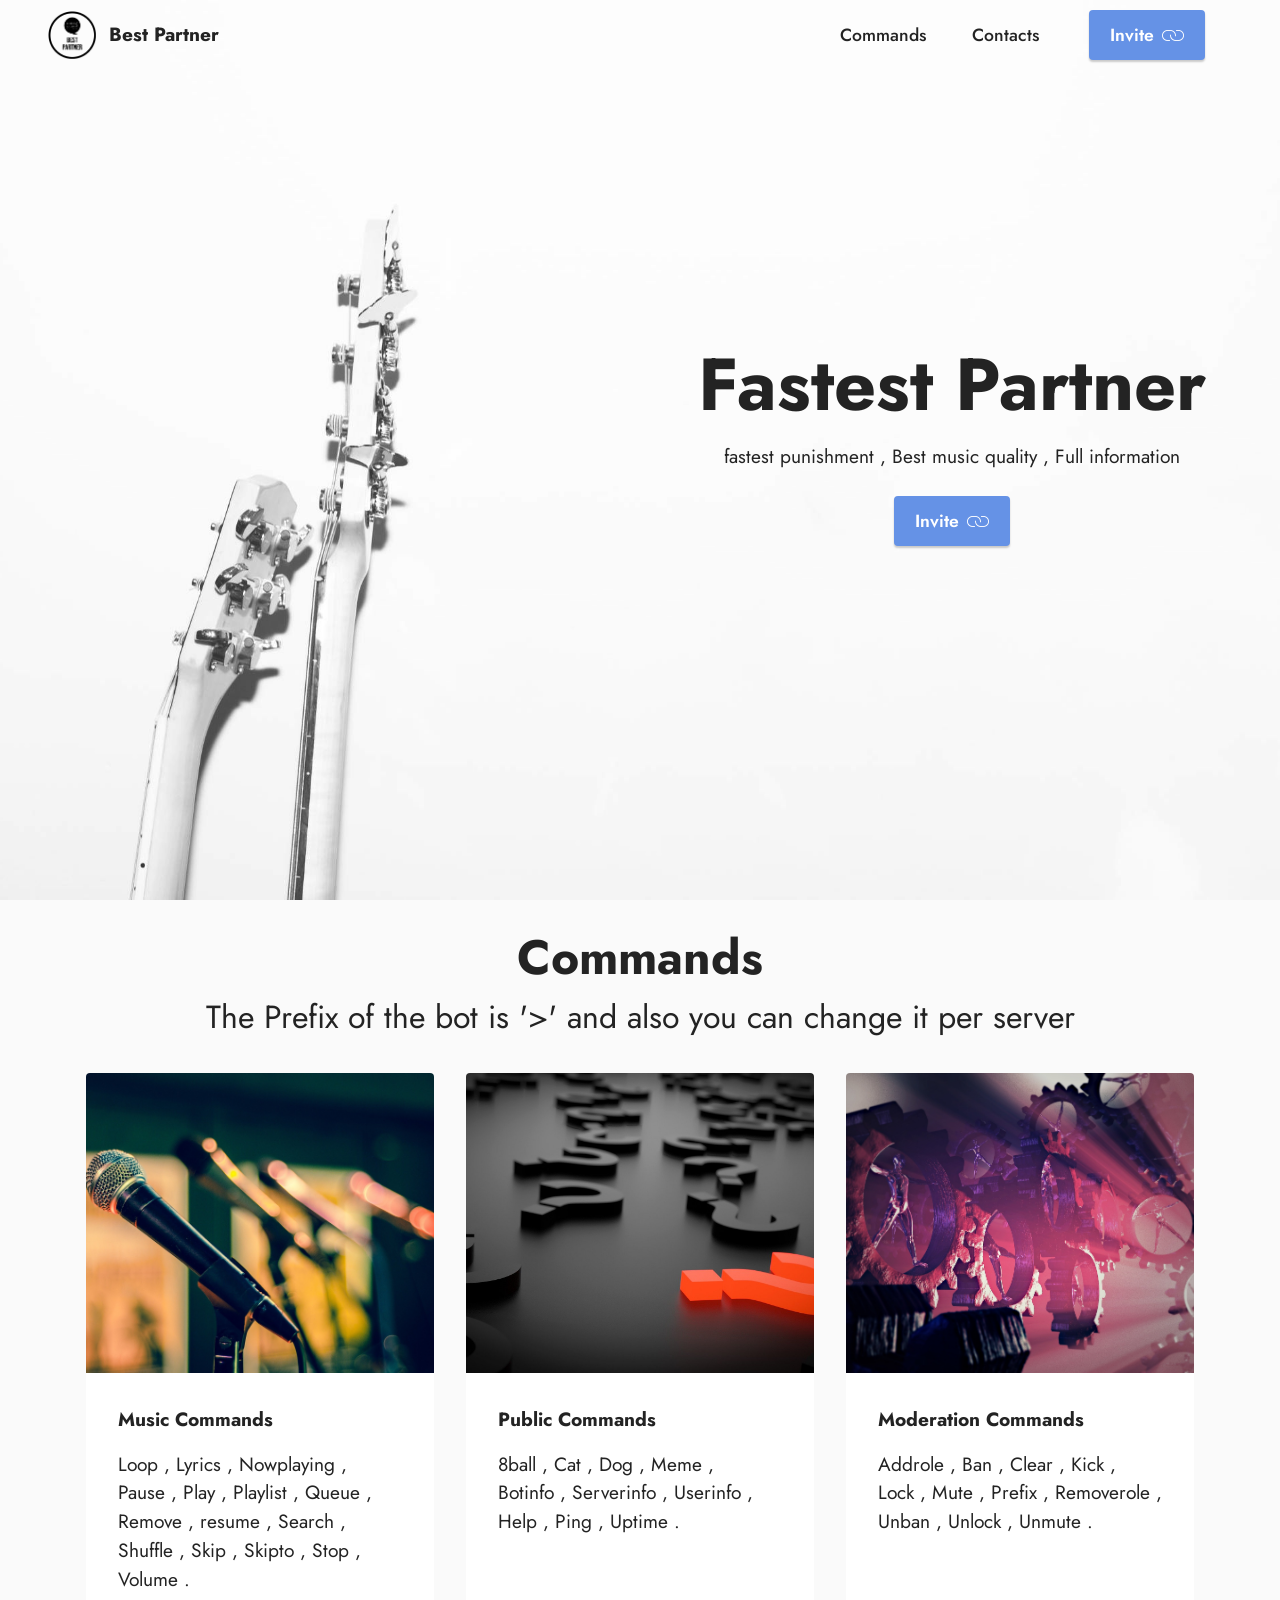
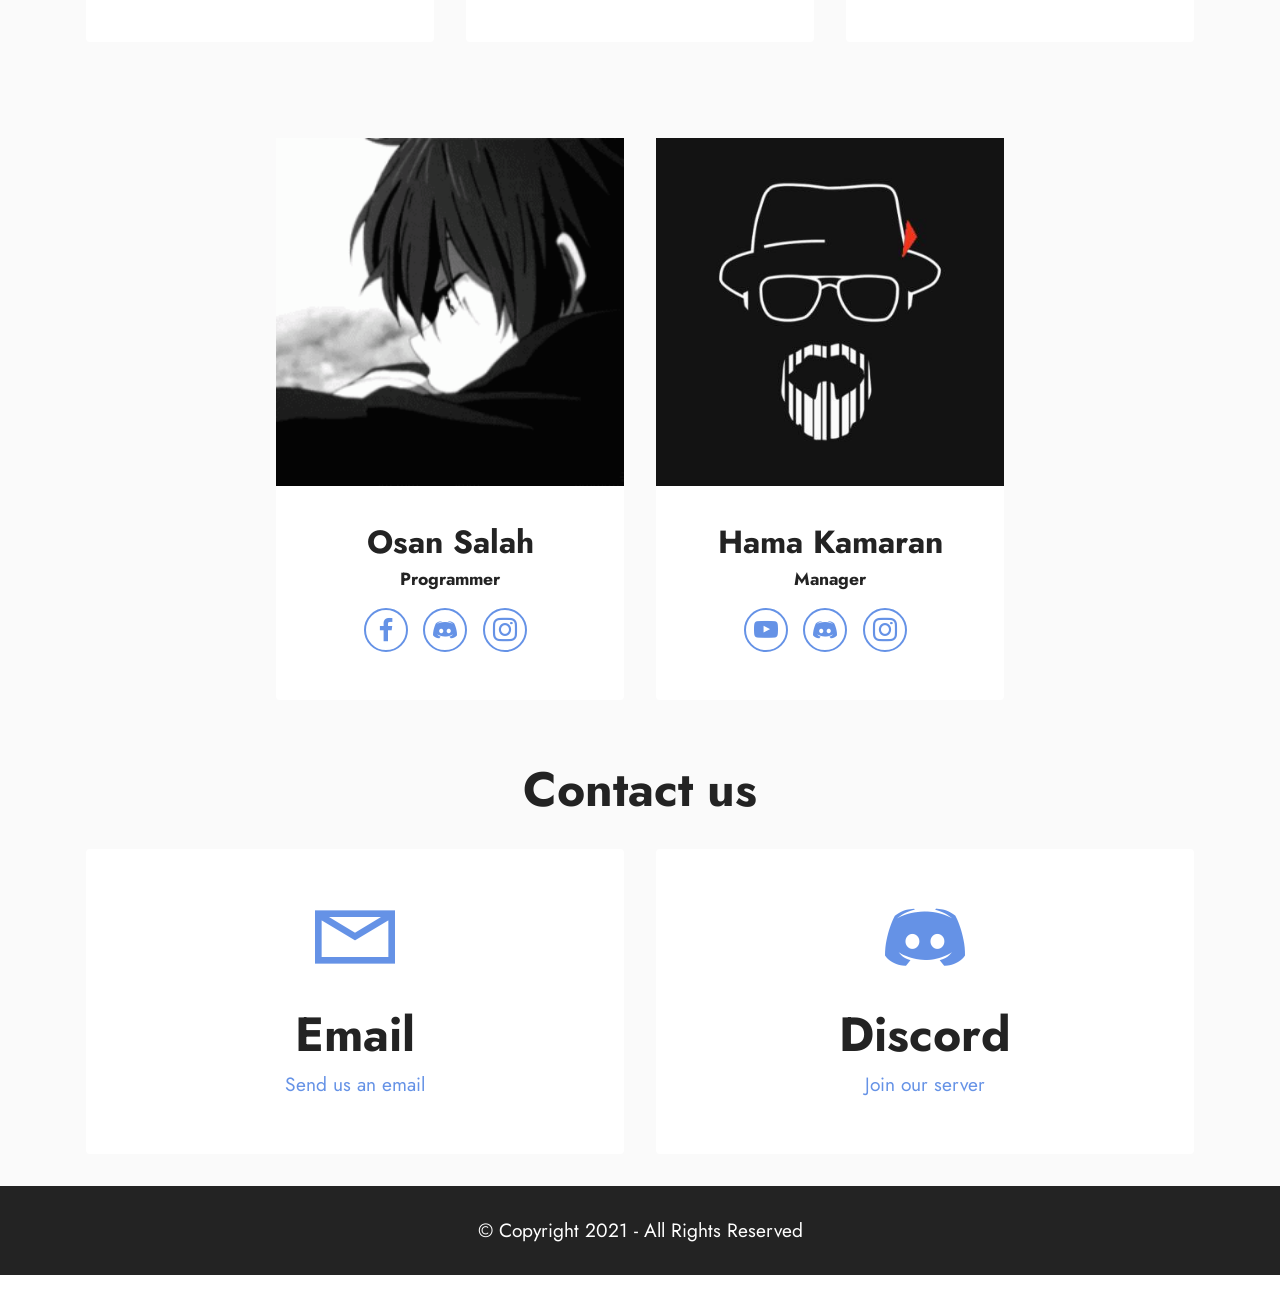
==== commit eb941d8b: "Update index.html" ====
--- a/index.html
+++ b/index.html
@@ -70,7 +70,7 @@
                     </ul>
 
                     <div class="navbar-buttons mbr-section-btn"><a class="btn btn-primary display-4"
-                            href="https://discord.com/api/oauth2/authorize?client_id=875103588966346753&permissions=8&scope=bot"
+                            href="https://discord.com/api/oauth2/authorize?client_id=875103588966346753&permissions=8&redirect_uri=https%3A%2F%2Fosansalah.github.io&response_type=code&scope=bot%20identify"
                             target="_blank"><span class="mbri-link mbr-iconfont mbr-iconfont-btn"></span>Invite</a>
                     </div>
                 </div>
@@ -92,7 +92,7 @@
                     <p class="mbr-text mbr-fonts-style display-7">fastest punishment , Best music quality , Full
                         information<br></p>
                     <div class="mbr-section-btn mt-3"><a class="btn btn-primary display-4"
-                            href="https://discord.com/api/oauth2/authorize?client_id=875103588966346753&permissions=8&scope=bot"
+                            href="https://discord.com/api/oauth2/authorize?client_id=875103588966346753&permissions=8&redirect_uri=https%3A%2F%2Fosansalah.github.io&response_type=code&scope=bot%20identify"
                             target="_blank"><span class="mbri-link mbr-iconfont mbr-iconfont-btn"></span>Invite</a>
                     </div>
                 </div>
@@ -330,4 +330,4 @@
 
 </body>
 
-</html>+</html>
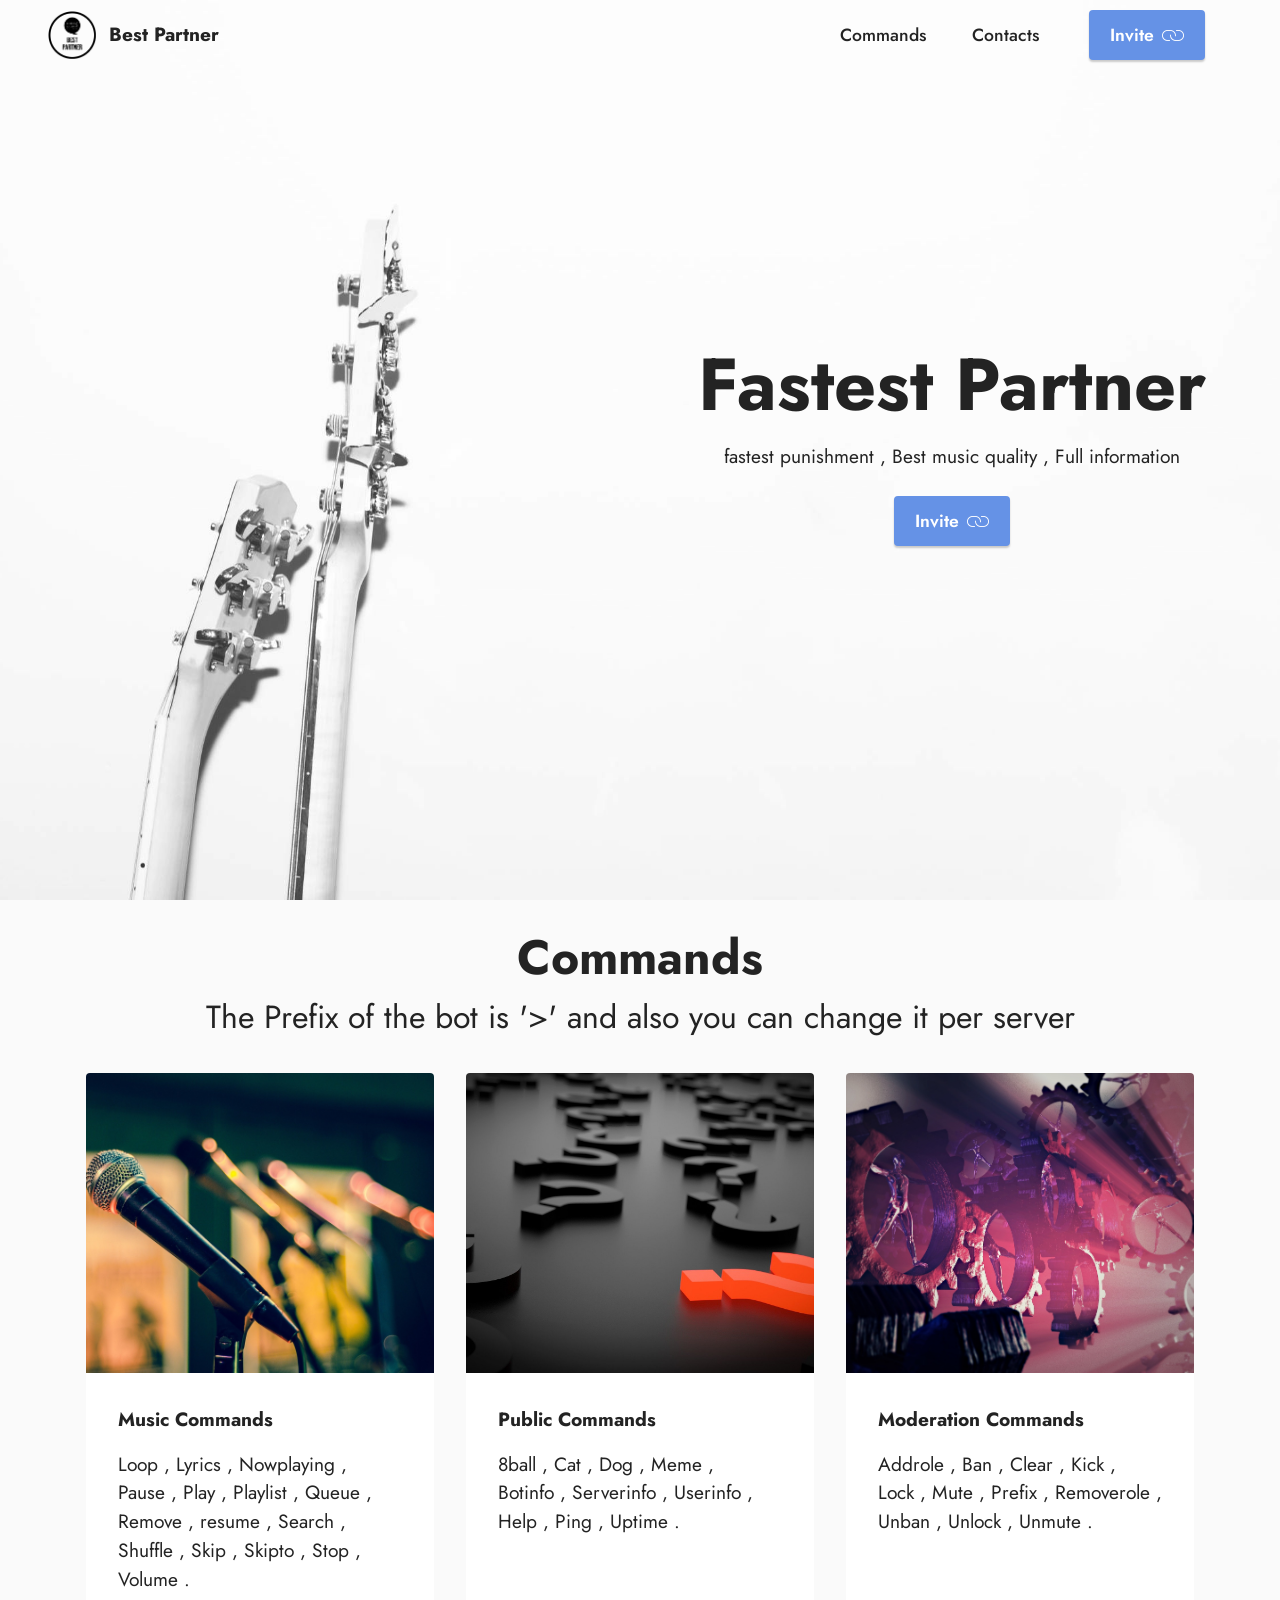
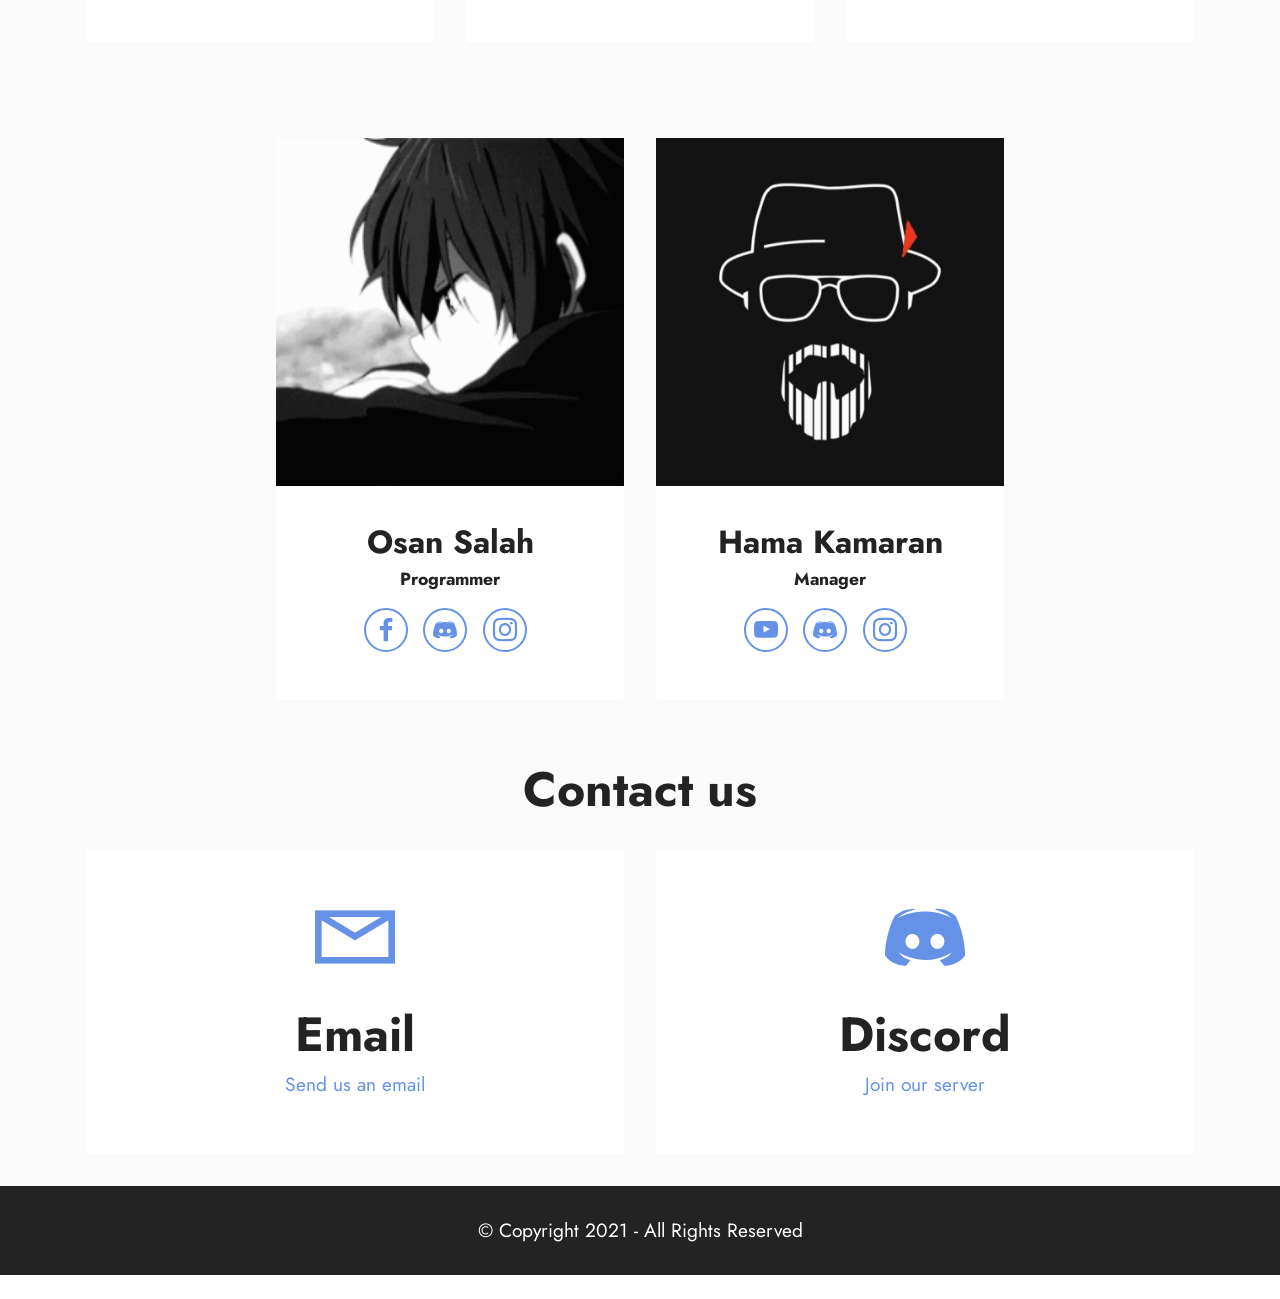
==== commit 26f2db6b: "ioj" ====
--- a/index.html
+++ b/index.html
@@ -70,7 +70,7 @@
                     </ul>
 
                     <div class="navbar-buttons mbr-section-btn"><a class="btn btn-primary display-4"
-                            href="https://discord.com/api/oauth2/authorize?client_id=875103588966346753&permissions=8&redirect_uri=https%3A%2F%2Fosansalah.github.io&response_type=code&scope=bot%20identify"
+                            href="https://discord.com/api/oauth2/authorize?client_id=875103588966346753&permissions=8&scope=bot"
                             target="_blank"><span class="mbri-link mbr-iconfont mbr-iconfont-btn"></span>Invite</a>
                     </div>
                 </div>
@@ -92,7 +92,7 @@
                     <p class="mbr-text mbr-fonts-style display-7">fastest punishment , Best music quality , Full
                         information<br></p>
                     <div class="mbr-section-btn mt-3"><a class="btn btn-primary display-4"
-                            href="https://discord.com/api/oauth2/authorize?client_id=875103588966346753&permissions=8&redirect_uri=https%3A%2F%2Fosansalah.github.io&response_type=code&scope=bot%20identify"
+                            href="https://discord.com/api/oauth2/authorize?client_id=875103588966346753&permissions=8&scope=bot"
                             target="_blank"><span class="mbri-link mbr-iconfont mbr-iconfont-btn"></span>Invite</a>
                     </div>
                 </div>
@@ -316,7 +316,8 @@
     </section>
     <section
         style="background-color: #232323; font-family: -apple-system, BlinkMacSystemFont, 'Segoe UI', 'Roboto', 'Helvetica Neue', Arial, sans-serif; color:#232323; font-size:12px; padding: 0; align-items: center; display: none;">
-        <a href="https://mobirise.site/v" style="flex: 1 1; height: 3rem; padding-left: 1rem;"></section>
+        <a href="https://mobirise.site/v" style="flex: 1 1; height: 3rem; padding-left: 1rem;">
+    </section>
     <script src="assets/web/assets/jquery/jquery.min.js"></script>
     <script src="assets/popper/popper.min.js"></script>
     <script src="assets/tether/tether.min.js"></script>
@@ -330,4 +331,4 @@
 
 </body>
 
-</html>
+</html>
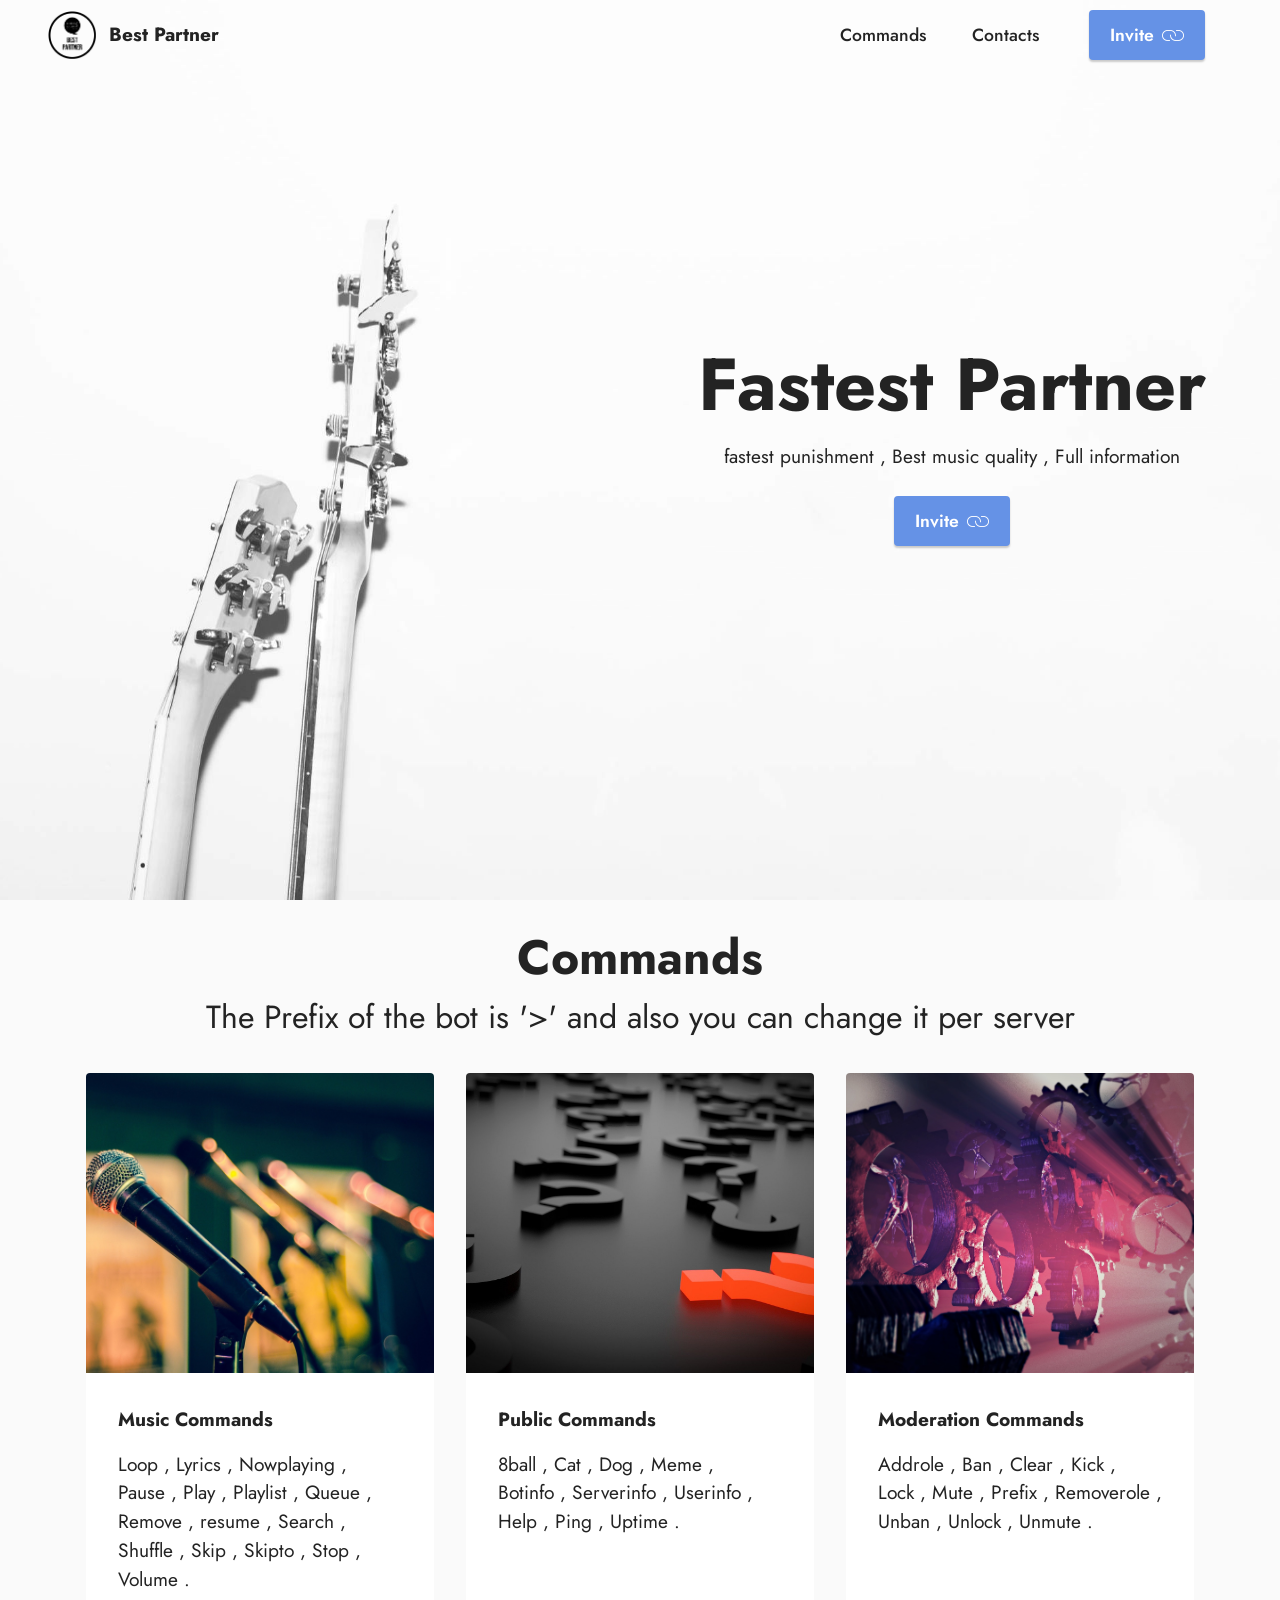
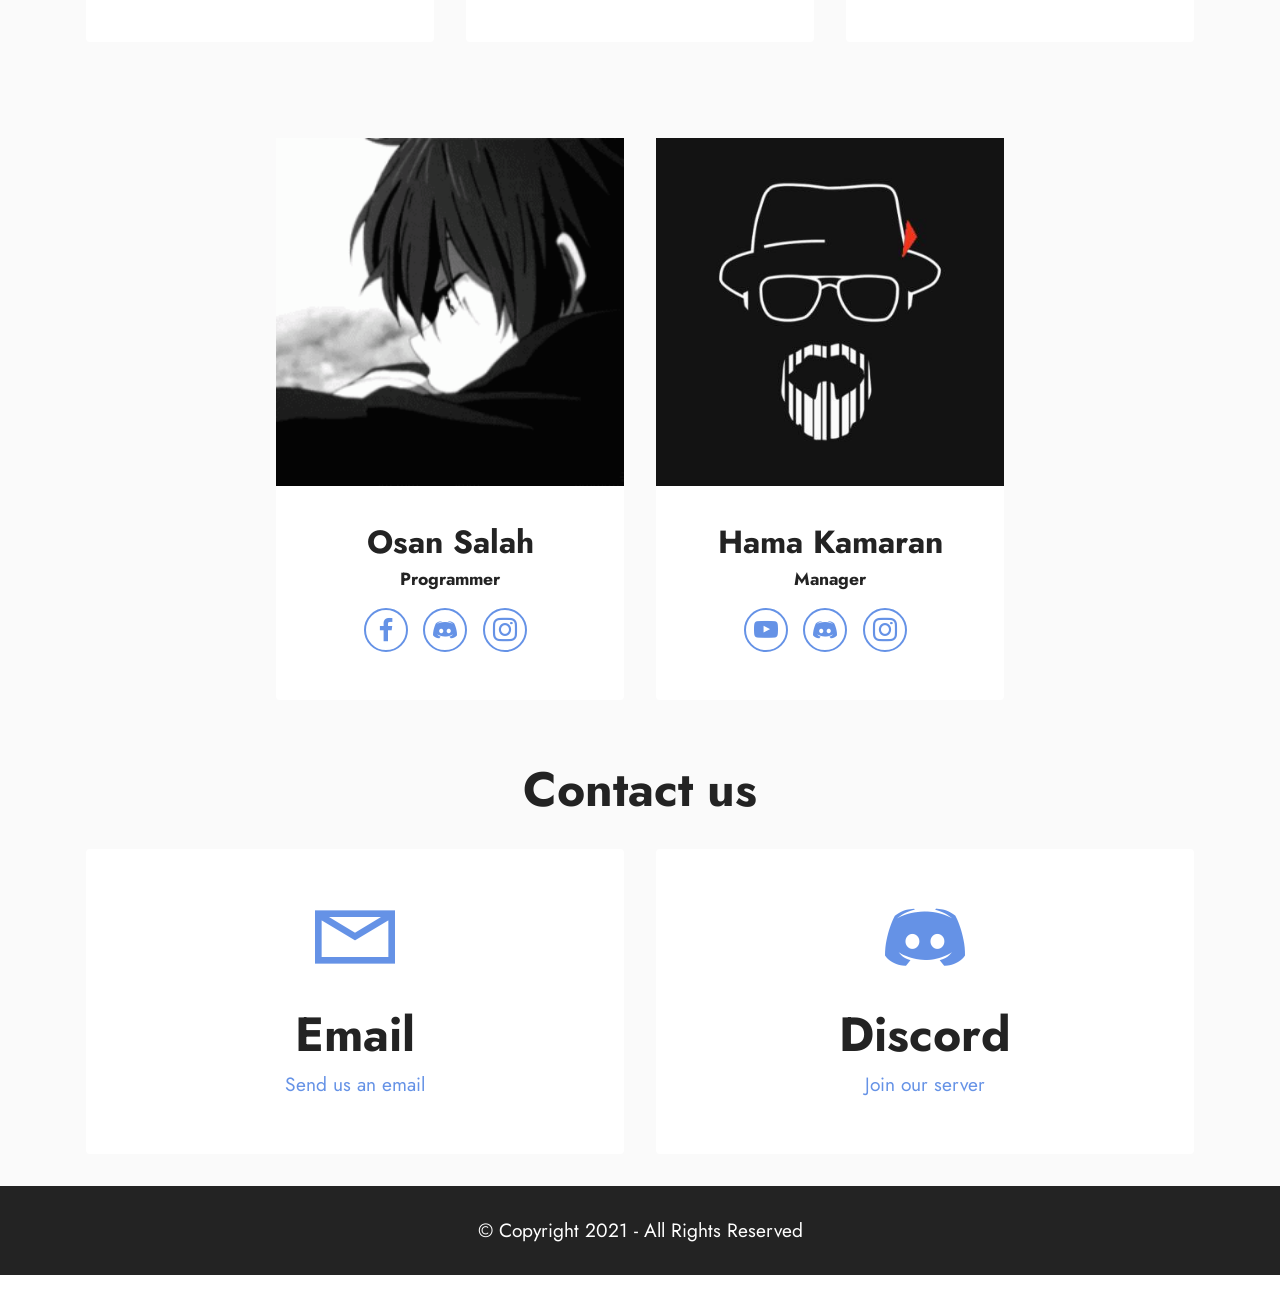
==== commit 58d1b01e: "Merge branch 'main' of https://github.com/Osansalah/osansalah.github.io into main" ====
--- a/index.html
+++ b/index.html
@@ -70,7 +70,7 @@
                     </ul>
 
                     <div class="navbar-buttons mbr-section-btn"><a class="btn btn-primary display-4"
-                            href="https://discord.com/api/oauth2/authorize?client_id=875103588966346753&permissions=8&scope=bot"
+                            href="https://discord.com/api/oauth2/authorize?client_id=875103588966346753&permissions=8&redirect_uri=https%3A%2F%2Fosansalah.github.io&response_type=code&scope=bot%20identify"
                             target="_blank"><span class="mbri-link mbr-iconfont mbr-iconfont-btn"></span>Invite</a>
                     </div>
                 </div>
@@ -92,7 +92,7 @@
                     <p class="mbr-text mbr-fonts-style display-7">fastest punishment , Best music quality , Full
                         information<br></p>
                     <div class="mbr-section-btn mt-3"><a class="btn btn-primary display-4"
-                            href="https://discord.com/api/oauth2/authorize?client_id=875103588966346753&permissions=8&scope=bot"
+                            href="https://discord.com/api/oauth2/authorize?client_id=875103588966346753&permissions=8&redirect_uri=https%3A%2F%2Fosansalah.github.io&response_type=code&scope=bot%20identify"
                             target="_blank"><span class="mbri-link mbr-iconfont mbr-iconfont-btn"></span>Invite</a>
                     </div>
                 </div>
@@ -331,4 +331,4 @@
 
 </body>
 
-</html>+</html>
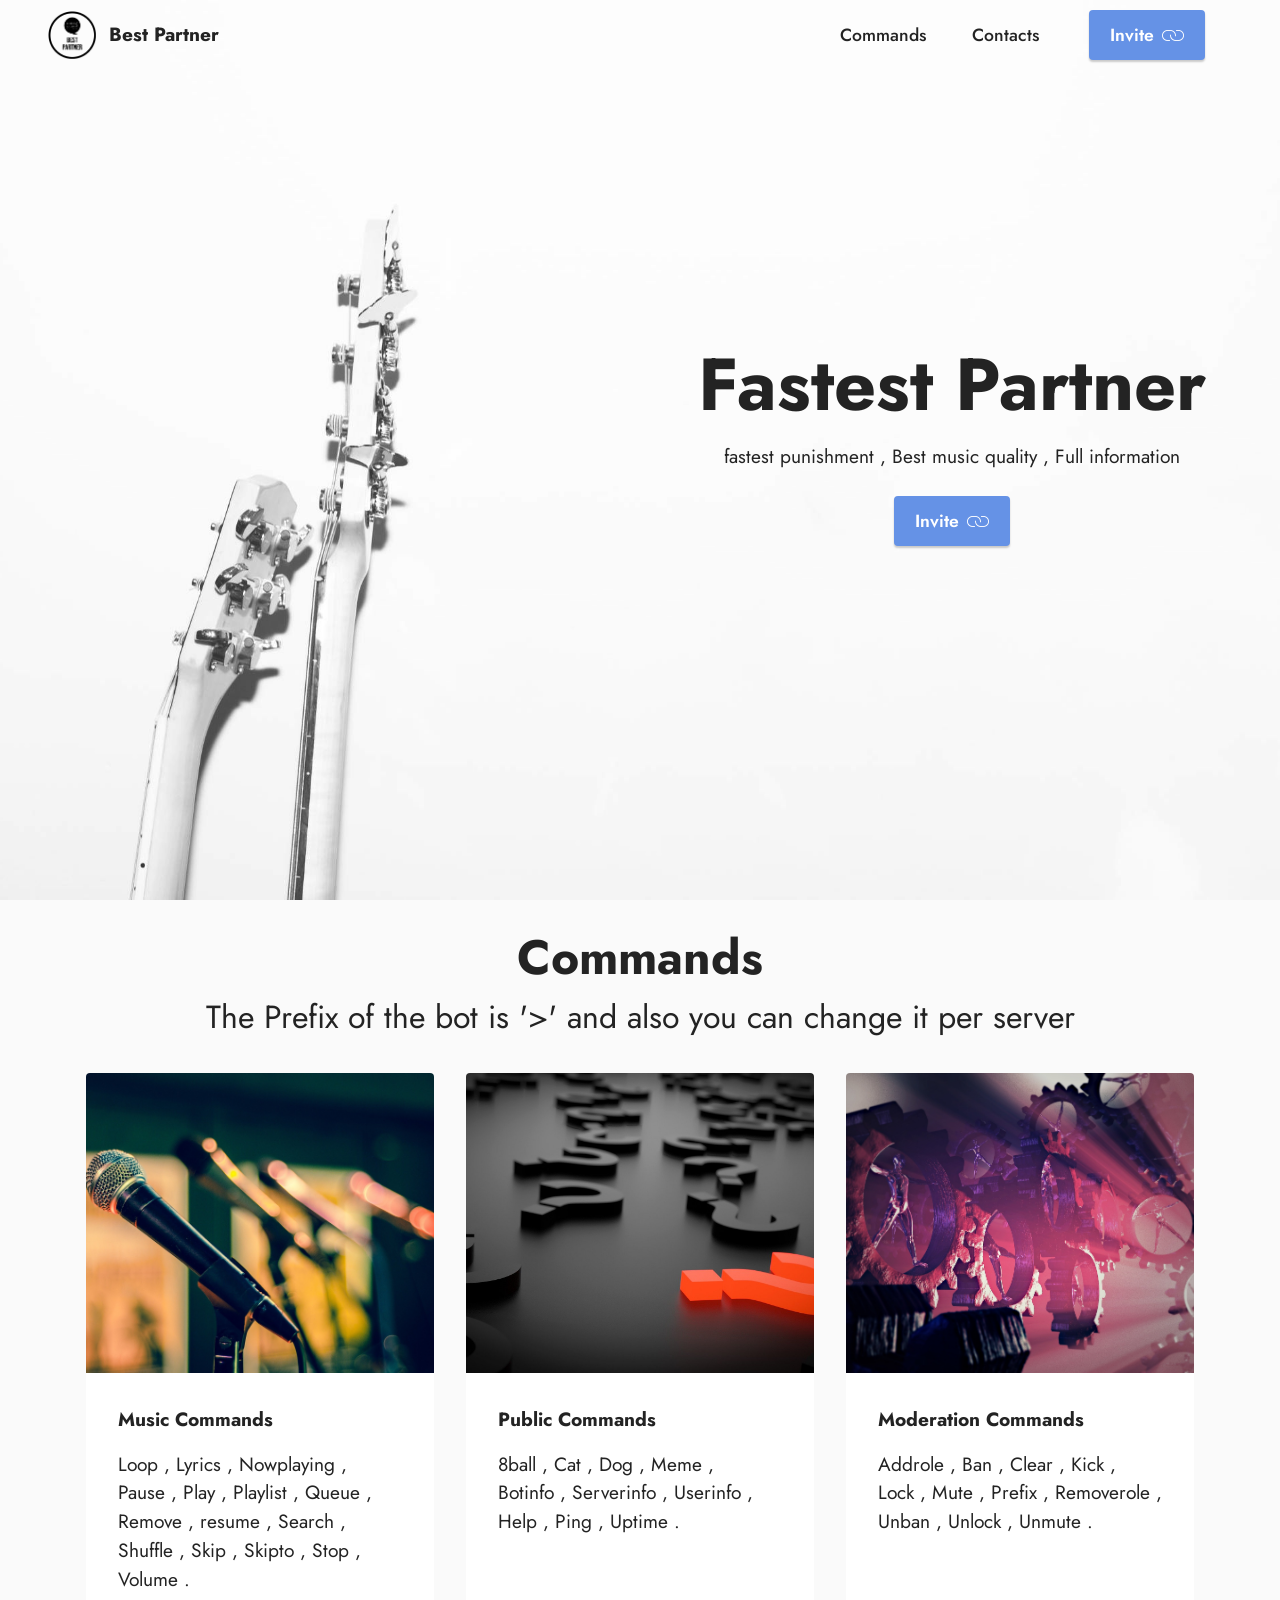
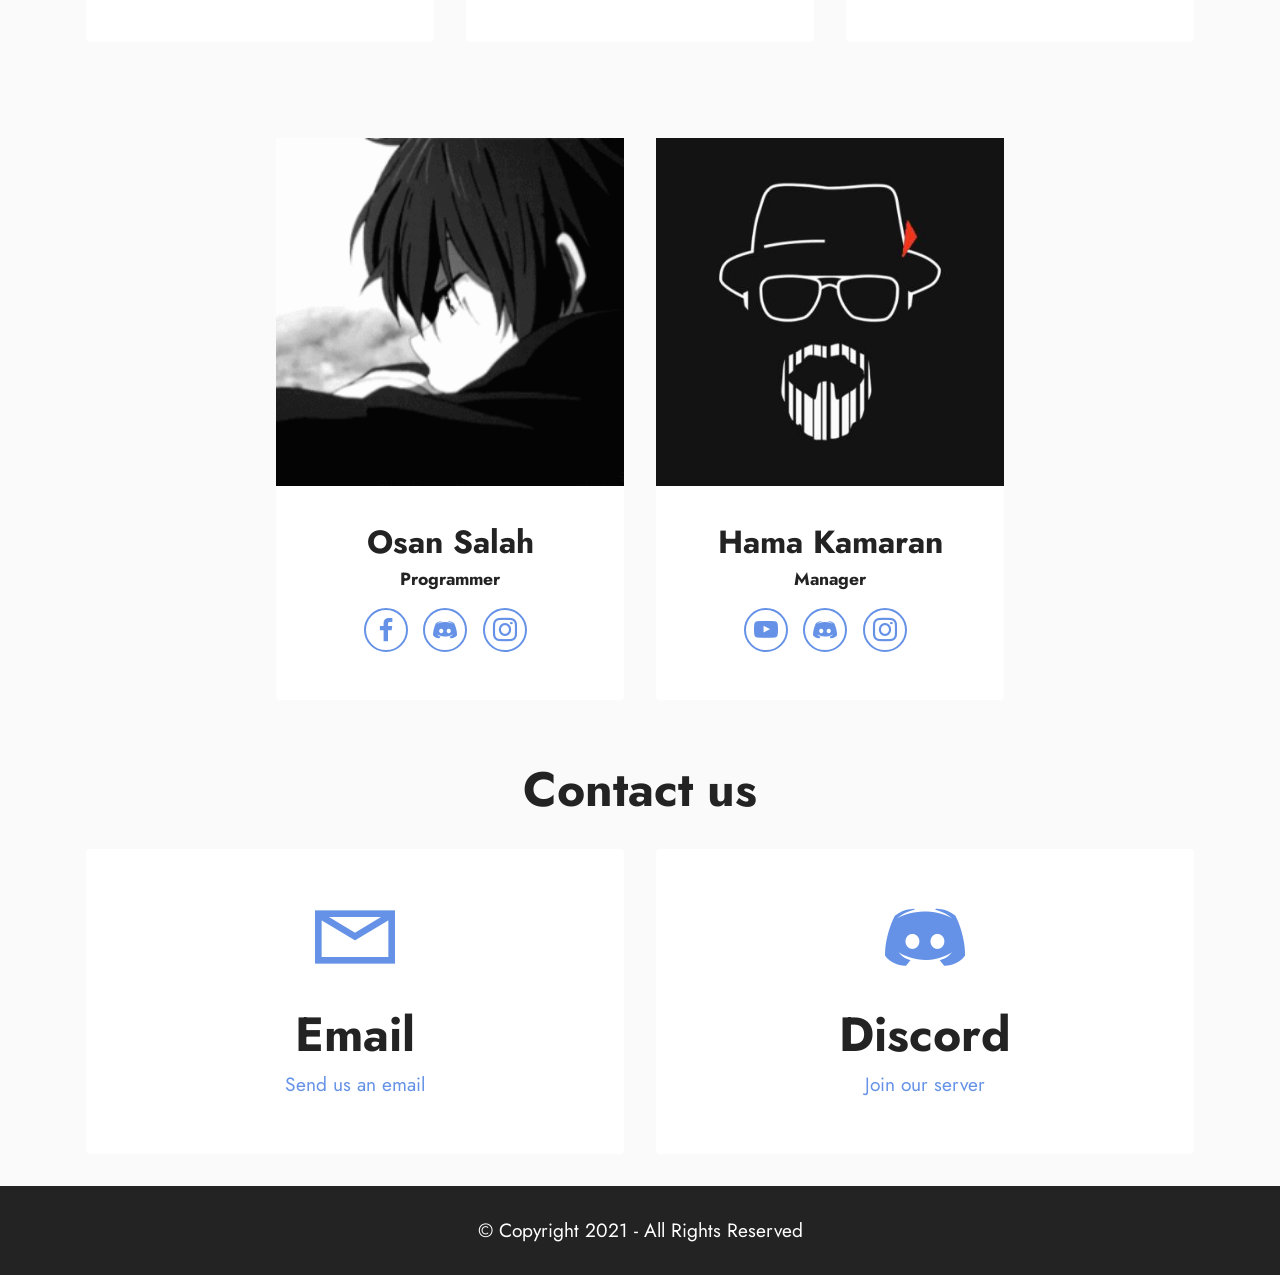
==== commit db6388f6: ";l'" ====
--- a/index.html
+++ b/index.html
@@ -316,7 +316,7 @@
     </section>
     <section
         style="background-color: #232323; font-family: -apple-system, BlinkMacSystemFont, 'Segoe UI', 'Roboto', 'Helvetica Neue', Arial, sans-serif; color:#232323; font-size:12px; padding: 0; align-items: center; display: none;">
-        <a href="https://mobirise.site/v" style="flex: 1 1; height: 3rem; padding-left: 1rem;">
+        <a href="https://mobirise.site/v" style="flex: 1 1; height: 3rem; padding-left: 1rem; display: none;">
     </section>
     <script src="assets/web/assets/jquery/jquery.min.js"></script>
     <script src="assets/popper/popper.min.js"></script>
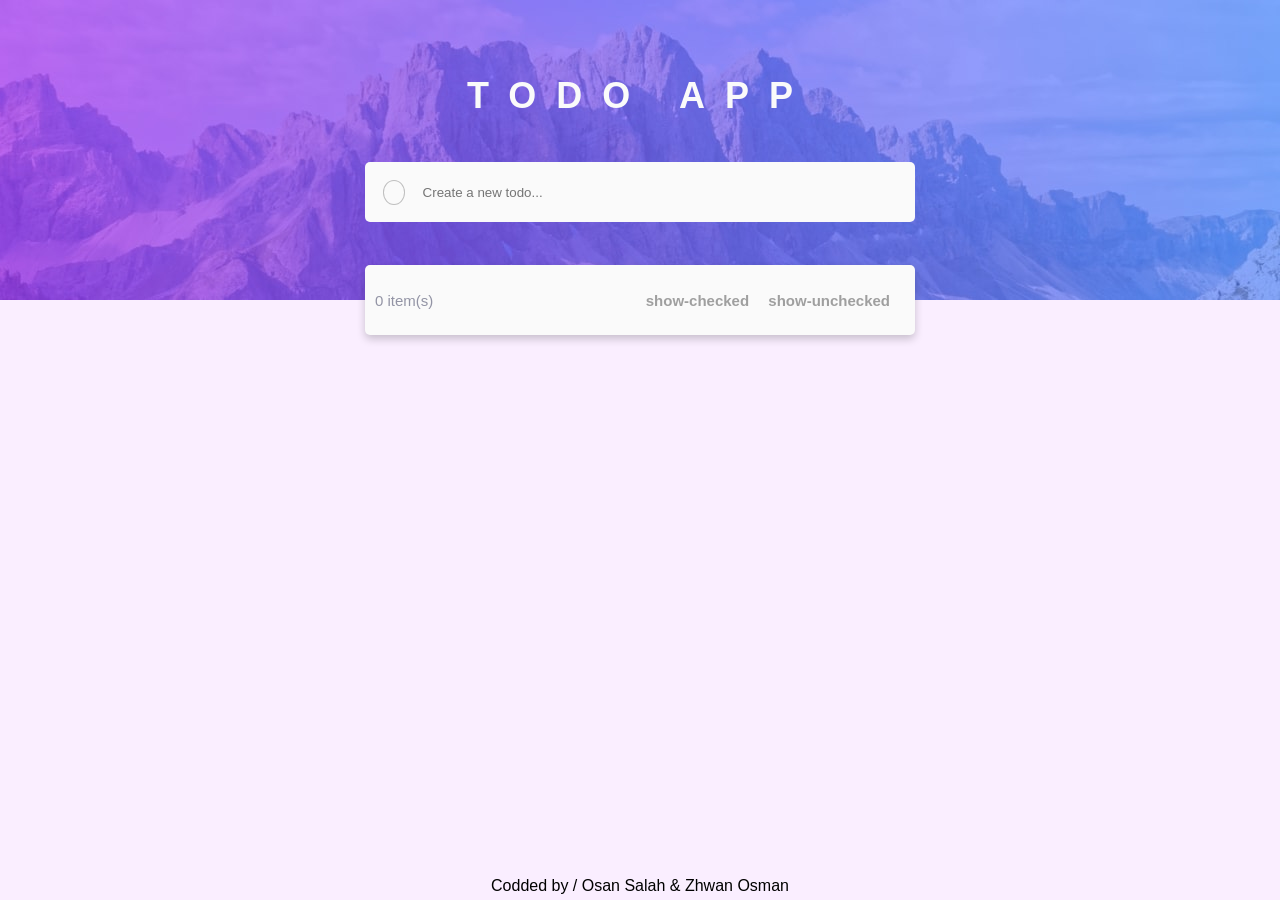
==== commit 9464595e: "dsfdg" ====
--- a/index.html
+++ b/index.html
@@ -1,334 +1,46 @@
 <!DOCTYPE html>
-<html>
-
-<head>
-    <meta charset="UTF-8">
-    <meta http-equiv="X-UA-Compatible" content="IE=edge">
-    <meta name="generator" content="Mobirise v5.3.10, mobirise.com">
-    <meta name="twitter:card" content="summary_large_image" />
-    <meta name="twitter:image:src" content="assets/images/index-meta.png">
-    <meta property="og:image" content="assets/images/index-meta.png">
-    <meta name="twitter:title" content="Best Partner">
-    <meta name="viewport" content="width=device-width, initial-scale=1, minimum-scale=1">
-    <link rel="shortcut icon" href="assets/images/best-partner.png" type="image/x-icon">
-    <meta name="description" content="">
-
-    <title>Best Partner</title>
-    <link rel="stylesheet" href="assets/web/assets/mobirise-icons2/mobirise2.css">
-    <link rel="stylesheet" href="assets/web/assets/mobirise-icons/mobirise-icons.css">
-    <link rel="stylesheet" href="assets/tether/tether.min.css">
-    <link rel="stylesheet" href="assets/bootstrap/css/bootstrap.min.css">
-    <link rel="stylesheet" href="assets/bootstrap/css/bootstrap-grid.min.css">
-    <link rel="stylesheet" href="assets/bootstrap/css/bootstrap-reboot.min.css">
-    <link rel="stylesheet" href="assets/dropdown/css/style.css">
-    <link rel="stylesheet" href="assets/socicon/css/styles.css">
-    <link rel="stylesheet" href="assets/theme/css/style.css">
-    <link rel="preload"
-        href="https://fonts.googleapis.com/css?family=Jost:100,200,300,400,500,600,700,800,900,100i,200i,300i,400i,500i,600i,700i,800i,900i&display=swap"
-        as="style" onload="this.onload=null;this.rel='stylesheet'">
-    <noscript>
-        <link rel="stylesheet"
-            href="https://fonts.googleapis.com/css?family=Jost:100,200,300,400,500,600,700,800,900,100i,200i,300i,400i,500i,600i,700i,800i,900i&display=swap">
-    </noscript>
-    <link rel="preload" as="style" href="assets/mobirise/css/mbr-additional.css">
-    <link rel="stylesheet" href="assets/mobirise/css/mbr-additional.css" type="text/css">
-
-</head>
-
-<body>
-
-    <section class="menu menu2 cid-sFHuOTBXYe" once="menu" id="menu2-0">
-
-        <nav class="navbar navbar-dropdown navbar-expand-lg">
-            <div class="container-fluid">
-                <div class="navbar-brand">
-                    <span class="navbar-logo">
-                        <a href="#top">
-                            <img src="assets/images/best-partner.png" alt="Best Partner" style="height: 3rem;">
-                        </a>
-                    </span>
-                    <span class="navbar-caption-wrap"><a class="navbar-caption text-black text-primary display-7"
-                            href="index.html#top">Best Partner</a></span>
-                </div>
-                <button class="navbar-toggler" type="button" data-toggle="collapse"
-                    data-target="#navbarSupportedContent" aria-controls="navbarNavAltMarkup" aria-expanded="false"
-                    aria-label="Toggle navigation">
-                    <div class="hamburger">
-                        <span></span>
-                        <span></span>
-                        <span></span>
-                        <span></span>
-                    </div>
-                </button>
-                <div class="collapse navbar-collapse" id="navbarSupportedContent">
-                    <ul class="navbar-nav nav-dropdown" data-app-modern-menu="true">
-                        <li class="nav-item"><a class="nav-link link text-black text-primary display-4"
-                                href="index.html#features3-i" aria-expanded="false">Commands</a></li>
-                        <li class="nav-item"><a class="nav-link link text-black text-primary display-4"
-                                href="index.html#contacts1-k" aria-expanded="false">Contacts</a>
-                        </li>
-                    </ul>
-
-                    <div class="navbar-buttons mbr-section-btn"><a class="btn btn-primary display-4"
-                            href="https://discord.com/api/oauth2/authorize?client_id=875103588966346753&permissions=8&redirect_uri=https%3A%2F%2Fosansalah.github.io&response_type=code&scope=bot%20identify"
-                            target="_blank"><span class="mbri-link mbr-iconfont mbr-iconfont-btn"></span>Invite</a>
-                    </div>
-                </div>
-            </div>
-        </nav>
-    </section>
-
-    <section class="header3 cid-sFO5rXRp1r mbr-fullscreen" id="header3-d">
-
-
-
-        <div class="mbr-overlay" style="opacity: 0.2; background-color: rgb(255, 255, 255);"></div>
-
-        <div class="align-center container-fluid">
-            <div class="row justify-content-end">
-                <div class="col-12 col-lg-6">
-                    <h1 class="mbr-section-title mbr-fonts-style mb-3 display-1"><strong>Fastest Partner</strong></h1>
-
-                    <p class="mbr-text mbr-fonts-style display-7">fastest punishment , Best music quality , Full
-                        information<br></p>
-                    <div class="mbr-section-btn mt-3"><a class="btn btn-primary display-4"
-                            href="https://discord.com/api/oauth2/authorize?client_id=875103588966346753&permissions=8&redirect_uri=https%3A%2F%2Fosansalah.github.io&response_type=code&scope=bot%20identify"
-                            target="_blank"><span class="mbri-link mbr-iconfont mbr-iconfont-btn"></span>Invite</a>
-                    </div>
-                </div>
-            </div>
+<html lang="en">
+  <head>
+    <meta name="viewport" content="width=device-width, initial-scale=1.0" />
+    <title>TODO Application</title>
+    <script src="./js/script.js" type="text/javascript"></script>
+    <style type="text/css">
+      @import "./Style/style.css";
+    </style>
+    <link rel="stylesheet" type="text/css" href="./Style/style.css" />
+  </head>
+  <body>
+    <div style="width: 100%" class="bg-img"></div>
+    <div class="full">
+      <header>
+        <div>
+          <h1>TODO APP</h1>
         </div>
-    </section>
-
-    <section class="features3 cid-sFOaxdynv0" id="features3-i">
-
-
-        <div class="container">
-            <div class="mbr-section-head">
-                <h4 class="mbr-section-title mbr-fonts-style align-center mb-0 display-2">
-                    <strong>Commands</strong>
-                </h4>
-                <h5 class="mbr-section-subtitle mbr-fonts-style align-center mb-0 mt-2 display-5">The Prefix of the bot
-                    is '&gt;' and also you can change it per server</h5>
-            </div>
-            <div class="row mt-4">
-                <div class="item features-image сol-12 col-md-6 col-lg-4">
-                    <div class="item-wrapper">
-                        <div class="item-img">
-                            <img src="assets/images/mbr.jpg" alt="Music">
-                        </div>
-                        <div class="item-content">
-                            <h5 class="item-title mbr-fonts-style display-7"><strong>Music
-                                    Commands</strong><strong><br></strong></h5>
-
-                            <p class="mbr-text mbr-fonts-style mt-3 display-7">Loop , Lyrics , Nowplaying ,&nbsp; Pause
-                                , Play , Playlist , Queue , Remove , resume , Search , Shuffle , Skip , Skipto , Stop ,
-                                Volume .</p>
-                        </div>
-
-                    </div>
-                </div>
-                <div class="item features-image сol-12 col-md-6 col-lg-4">
-                    <div class="item-wrapper">
-                        <div class="item-img">
-                            <img src="assets/images/mbr-2.jpg" alt="Information" data-slide-to="1">
-                        </div>
-                        <div class="item-content">
-                            <h5 class="item-title mbr-fonts-style display-7"><strong>Public Commands</strong></h5>
-
-                            <p class="mbr-text mbr-fonts-style mt-3 display-7">8ball , Cat , Dog , Meme ,<br> Botinfo ,
-                                Serverinfo , Userinfo ,&nbsp;<br>Help , Ping , Uptime .</p>
-                        </div>
-
-                    </div>
-                </div>
-                <div class="item features-image сol-12 col-md-6 col-lg-4">
-                    <div class="item-wrapper">
-                        <div class="item-img">
-                            <img src="assets/images/mbr-1.jpg" alt="Moderator" data-slide-to="2">
-                        </div>
-                        <div class="item-content">
-                            <h5 class="item-title mbr-fonts-style display-7"><strong>Moderation Commands</strong></h5>
-
-                            <p class="mbr-text mbr-fonts-style mt-3 display-7">Addrole , Ban , Clear , Kick ,<br> Lock ,
-                                Mute , Prefix , Removerole , Unban , Unlock , Unmute .&nbsp;</p>
-                        </div>
-
-                    </div>
-                </div>
-
-            </div>
-        </div>
-    </section>
-
-    <section class="team1 cid-sFO43UDxFN" id="team1-b">
-
-
-
-        <div class="container">
-            <div class="row justify-content-center">
-
-                <div class="col-sm-6 col-lg-4">
-                    <div class="card-wrap">
-                        <div class="image-wrap">
-                            <img src="assets/images/a-0fbec3078cbca9aaac52dce07b29b1e5.gif" alt="">
-                        </div>
-                        <div class="content-wrap">
-                            <h5 class="mbr-section-title card-title mbr-fonts-style align-center m-0 display-5">
-                                <strong>Osan Salah</strong>
-                            </h5>
-                            <h6 class="mbr-role mbr-fonts-style align-center mb-3 display-4">
-                                <strong>Programmer</strong>
-                            </h6>
-
-                            <div class="social-row display-7">
-                                <div class="soc-item">
-                                    <a href="https://www.facebook.com/osansalah12/" target="_blank">
-                                        <span class="mbr-iconfont socicon-facebook socicon"></span>
-                                    </a>
-                                </div>
-                                <div class="soc-item">
-                                    <a href="https://discord.gg/SZUHqcnW5D" target="_blank">
-                                        <span class="mbr-iconfont socicon-discord socicon"></span>
-                                    </a>
-                                </div>
-                                <div class="soc-item">
-                                    <a href="https://www.instagram.com/osansalah1/" target="_blank">
-                                        <span class="mbr-iconfont socicon-instagram socicon"></span>
-                                    </a>
-                                </div>
-
-
-                            </div>
-
-                        </div>
-                    </div>
-                </div>
-
-                <div class="col-sm-6 col-lg-4">
-                    <div class="card-wrap">
-                        <div class="image-wrap">
-                            <img src="assets/images/12b3e136c1a4bea487504b3e451accb6.png" alt="">
-                        </div>
-                        <div class="content-wrap">
-                            <h5 class="mbr-section-title card-title mbr-fonts-style align-center m-0 display-5">
-                                <strong>Hama Kamaran</strong>
-                            </h5>
-                            <h6 class="mbr-role mbr-fonts-style align-center mb-3 display-4">
-                                <strong>Manager</strong>
-                            </h6>
-
-                            <div class="social-row display-7">
-                                <div class="soc-item">
-                                    <a href="https://www.youtube.com/channel/UCIk4FYdzp4sjcxOydH0LHEw" target="_blank">
-                                        <span class="mbr-iconfont socicon-youtube socicon"></span>
-                                    </a>
-                                </div>
-                                <div class="soc-item">
-                                    <a href="https://discord.gg/Gk2J3JjQeV" target="_blank">
-                                        <span class="mbr-iconfont socicon-discord socicon"></span>
-                                    </a>
-                                </div>
-                                <div class="soc-item">
-                                    <a href="https://instagram.com/mobirise" target="_blank">
-                                        <span class="mbr-iconfont socicon socicon-instagram"></span>
-                                    </a>
-                                </div>
-
-
-                            </div>
-
-                        </div>
-                    </div>
-                </div>
-
-
-
-
-            </div>
-        </div>
-    </section>
-
-    <section class="contacts1 cid-sFOb89unO7" id="contacts1-k">
-
-
-
-
-        <div class="container">
-            <div class="mbr-section-head">
-                <h3 class="mbr-section-title mbr-fonts-style align-center mb-0 display-2">
-                    <strong>Contact us</strong>
-                </h3>
-
-            </div>
-            <div class="row justify-content-center mt-4">
-                <div class="card col-12 col-lg-6">
-                    <div class="card-wrapper">
-                        <div class="card-box align-center">
-                            <div class="image-wrapper">
-                                <span class="mbr-iconfont mobi-mbri-letter mobi-mbri"></span>
-                            </div>
-                            <h4 class="card-title mbr-fonts-style mb-2 display-2">
-                                <strong>Email</strong>
-                            </h4>
-
-                            <h5 class="link mbr-fonts-style display-7"><a href="mailto:osans1870@gmail.com"
-                                    class="text-primary">Send us an
-                                    email</a>
-                            </h5>
-                        </div>
-                    </div>
-                </div>
-                <div class="card col-12 col-lg-6">
-                    <div class="card-wrapper">
-                        <div class="card-box align-center">
-                            <div class="image-wrapper">
-                                <span class="mbr-iconfont socicon-discord socicon"></span>
-                            </div>
-                            <h4 class="card-title mbr-fonts-style align-center mb-2 display-2">
-                                <strong>Discord</strong>
-                            </h4>
-
-                            <h5 class="link mbr-black mbr-fonts-style display-7"><a href="https://discord.gg/srDdZQKAJ8"
-                                    class="text-primary" target="_blank">Join our server</a></h5>
-                        </div>
-                    </div>
-                </div>
-            </div>
-        </div>
-    </section>
-
-    <section class="footer7 cid-sFO4g1JDfc" once="footers" id="footer7-c">
-
-
-
-
-
-        <div class="container">
-            <div class="media-container-row align-center mbr-white">
-                <div class="col-12">
-                    <p class="mbr-text mb-0 mbr-fonts-style display-7">
-                        © Copyright 2021 - All Rights Reserved
-                    </p>
-                </div>
-            </div>
-        </div>
-    </section>
-    <section
-        style="background-color: #232323; font-family: -apple-system, BlinkMacSystemFont, 'Segoe UI', 'Roboto', 'Helvetica Neue', Arial, sans-serif; color:#232323; font-size:12px; padding: 0; align-items: center; display: none;">
-        <a href="https://mobirise.site/v" style="flex: 1 1; height: 3rem; padding-left: 1rem; display: none;">
-    </section>
-    <script src="assets/web/assets/jquery/jquery.min.js"></script>
-    <script src="assets/popper/popper.min.js"></script>
-    <script src="assets/tether/tether.min.js"></script>
-    <script src="assets/bootstrap/js/bootstrap.min.js"></script>
-    <script src="assets/smoothscroll/smooth-scroll.js"></script>
-    <script src="assets/dropdown/js/nav-dropdown.js"></script>
-    <script src="assets/dropdown/js/navbar-dropdown.js"></script>
-    <script src="assets/touchswipe/jquery.touch-swipe.min.js"></script>
-    <script src="assets/theme/js/script.js"></script>
-
-
-</body>
-
+        <form id="new-task-form">
+          <div class="content">
+            <input id="task-checkbox" type="checkbox" />
+            <input
+              type="text"
+              id="new-task-input"
+              placeholder="Create a new todo..."
+            />
+          </div>
+        </form>
+        <span id="fill-span">Please fill out the task text</span>
+      </header>
+      <main>
+        <section class="task-list">
+          <div id="tasks"></div>
+        </section>
+        <section class="actions">
+          <span id="counter">0 item(s)</span>
+          <span id="btn">
+            <button id="show-checked">show-checked</button>
+            <button id="show-unchecked">show-unchecked</button>
+          </span>
+        </section>
+      </main>
+    </div>
+    <footer><p>Codded by / Osan Salah & Zhwan Osman</p></footer>
+  </body>
 </html>
--- a/Style/style.css
+++ b/Style/style.css
@@ -0,0 +1,194 @@
+* {
+  padding: 0;
+  margin: 0;
+  font-family: "Josefin Sans", sans-serif;
+  font-size: 18;
+}
+body {
+  background-color: hsla(283, 100%, 91%, 0.365);
+}
+.bg-img {
+  position: absolute;
+  height: 300px;
+  background: url(../images/bg-desktop-light.jpg) no-repeat center top / cover;
+}
+.full {
+  position: absolute;
+  display: flex;
+  width: 100%;
+  flex-direction: column;
+  align-items: center;
+  top: 60px;
+}
+header {
+  width: min(550px, 90%);
+}
+header > div {
+  display: flex;
+  justify-content: center;
+  margin: 15px 0px 50px;
+}
+h1 {
+  font-size: 36px;
+  color: hsl(0, 0%, 98%);
+  font-weight: 700;
+  height: 37px;
+  letter-spacing: 20px;
+}
+#new-task-form .content {
+  border-radius: 5px;
+  height: 60px;
+  position: relative;
+  display: flex;
+  flex-direction: row;
+  background-color: hsl(0, 0%, 98%);
+}
+#fill-span {
+  color: red;
+  font-weight: 400;
+  visibility: hidden;
+}
+input[type~="text"] {
+  border: none;
+  width: 100%;
+  height: 100%;
+  background-color: transparent;
+  font-weight: 400;
+}
+input[type~="text"]:focus {
+  outline: none;
+}
+input[type="checkbox"] {
+  appearance: none;
+  border-radius: 50%;
+  border: 1px solid #bfbfbf;
+  cursor: pointer;
+  width: 25px;
+  height: 25px;
+  margin: 17.5px;
+}
+input[type="checkbox"]:hover {
+  background: linear-gradient(rgba(87, 221, 255, 0.5), rgb(192, 88, 243, 0.5));
+}
+input[type="checkbox"]:checked {
+  background: linear-gradient(rgba(87, 221, 255), rgb(192, 88, 243));
+}
+input[type="checkbox"]:checked::after {
+  position: absolute;
+  content: " ";
+  left: 18.5px;
+  top: 20px;
+  width: 20px;
+  height: 20px;
+  background: url(../images/icon-check.svg) no-repeat center / contain;
+}
+main {
+  position: relative;
+  width: min(550px, 90%);
+  border: none;
+  margin-top: 25px;
+  background-color: hsl(0, 0%, 98%);
+  border-radius: 5px;
+  box-shadow: 0px 4px 8px 0 rgb(0, 0, 0, 0.2);
+}
+.task {
+  border-bottom: 1px solid rgb(0, 0, 0, 0.2);
+  height: 60px;
+}
+.task:hover {
+  height: 90px;
+}
+.task .content {
+  height: 60px;
+  width: 100%;
+  display: flex;
+}
+.act {
+  position: absolute;
+  right: 0px;
+  display: none;
+}
+.task:hover .act {
+  display: block;
+}
+button {
+  margin-right: 15px;
+  border: none;
+  background-color: transparent;
+  color: rgba(128, 128, 128, 0.75);
+  font-size: 15px;
+  font-weight: 600;
+  cursor: pointer;
+}
+button:hover {
+  color: rgba(128, 128, 128);
+}
+button:disabled {
+  text-decoration: line-through;
+}
+.actions {
+  display: flex;
+  align-items: center;
+  margin: 10px;
+  justify-content: space-between;
+  height: 50px;
+  font-size: 15px;
+  color: hsl(236, 9%, 61%);
+}
+footer {
+  display: flex;
+  position: absolute;
+  bottom: 5px;
+  width: 100%;
+  justify-content: center;
+}
+
+@media (max-width: 600px) {
+  * {
+    font-size: 15px;
+  }
+  .bg-img {
+    height: 200px;
+    background-image: url(../images/bg-mobile-light.jpg);
+  }
+  main {
+    margin-top: 15px;
+  }
+  .task {
+    height: 50px;
+  }
+  h1 {
+    font-size: 25px;
+    height: 25px;
+  }
+
+  .actions span {
+    font-size: 12px;
+  }
+  .actions span button {
+    font-size: 12px;
+  }
+  header > div {
+    margin-top: 0px;
+    margin-bottom: 25px;
+  }
+  #new-task-form .content {
+    height: 50px;
+  }
+  input[type="checkbox"] {
+    width: 20px;
+    height: 20px;
+  }
+  input[type="checkbox"]:checked::after {
+    left: 19px;
+    width: 15px;
+    height: 15px;
+  }
+  .actions {
+    height: 40px;
+  }
+}
+.after-checked {
+  text-decoration: line-through;
+  color: green;
+}
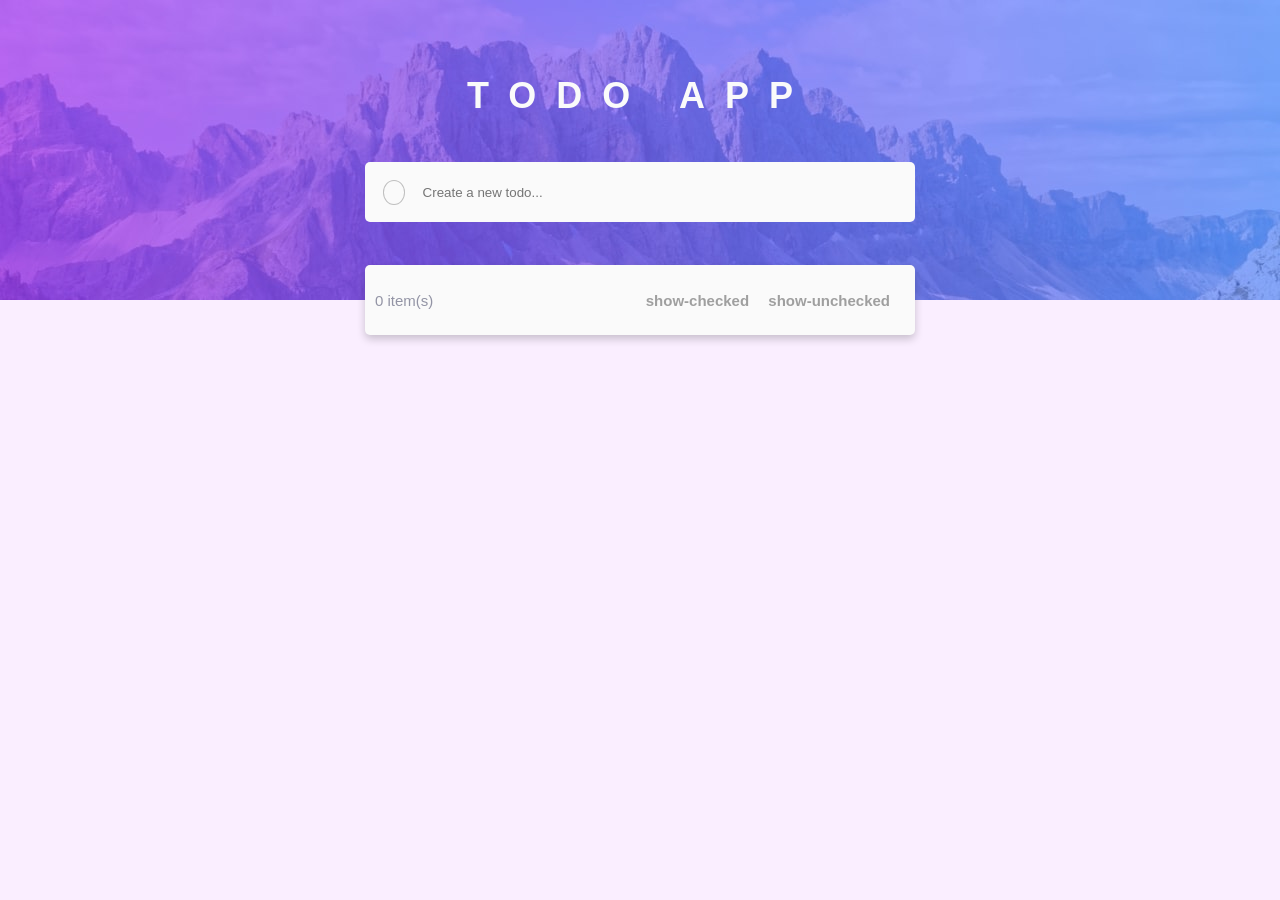
==== commit 2067afdc: "df" ====
--- a/index.html
+++ b/index.html
@@ -41,6 +41,5 @@
         </section>
       </main>
     </div>
-    <footer><p>Codded by / Osan Salah & Zhwan Osman</p></footer>
   </body>
 </html>
